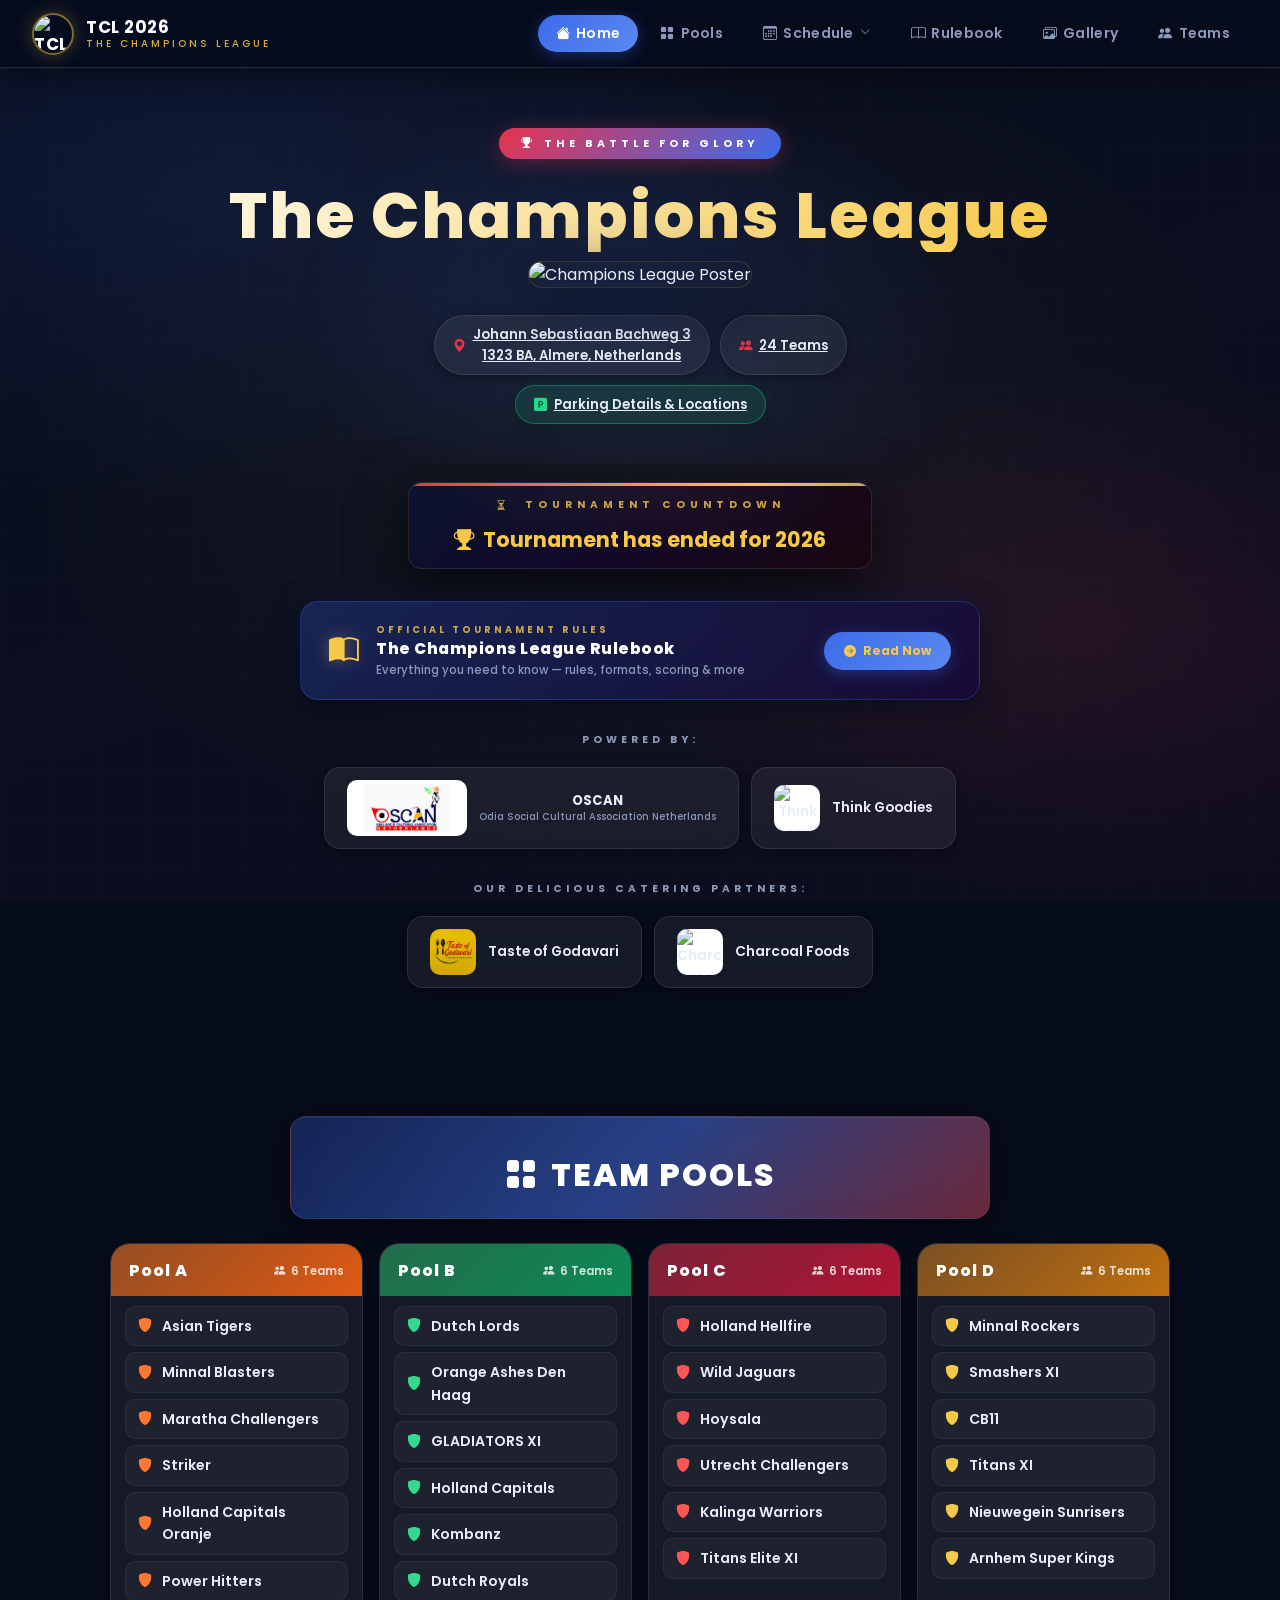
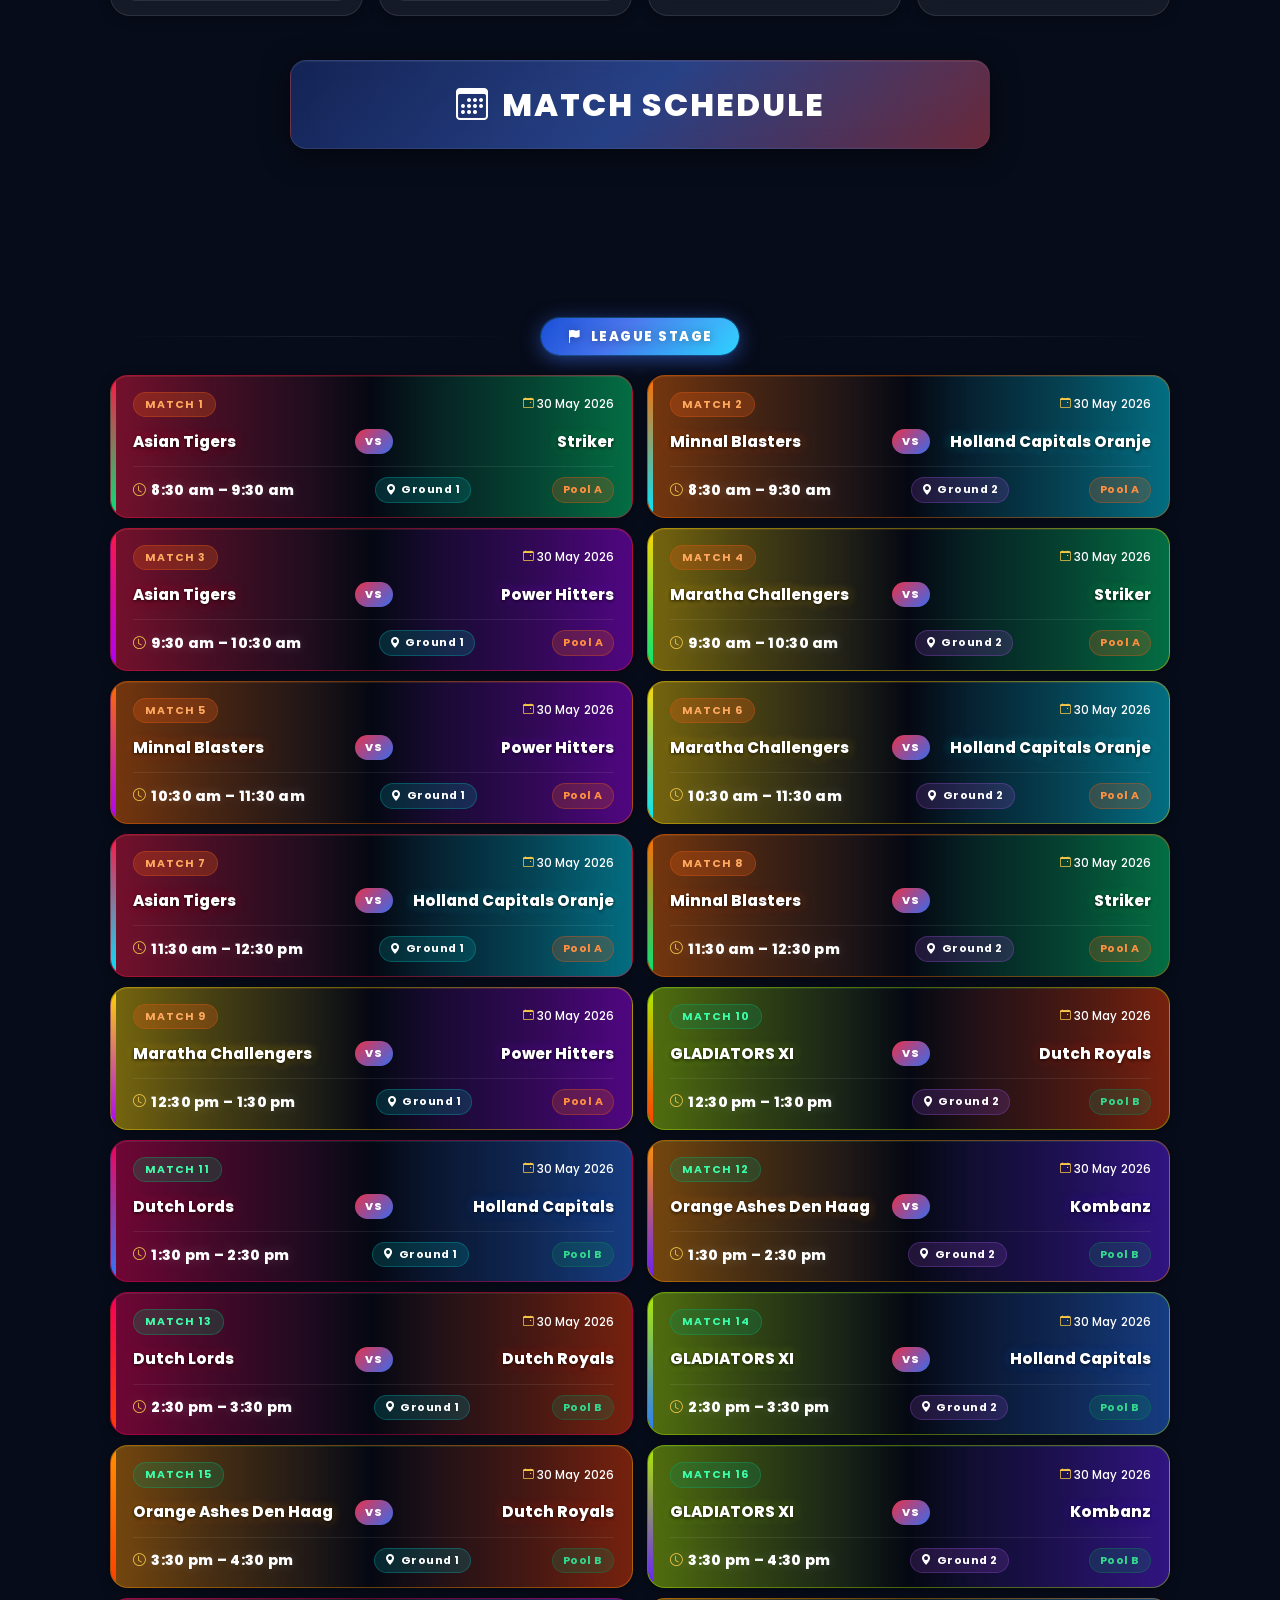
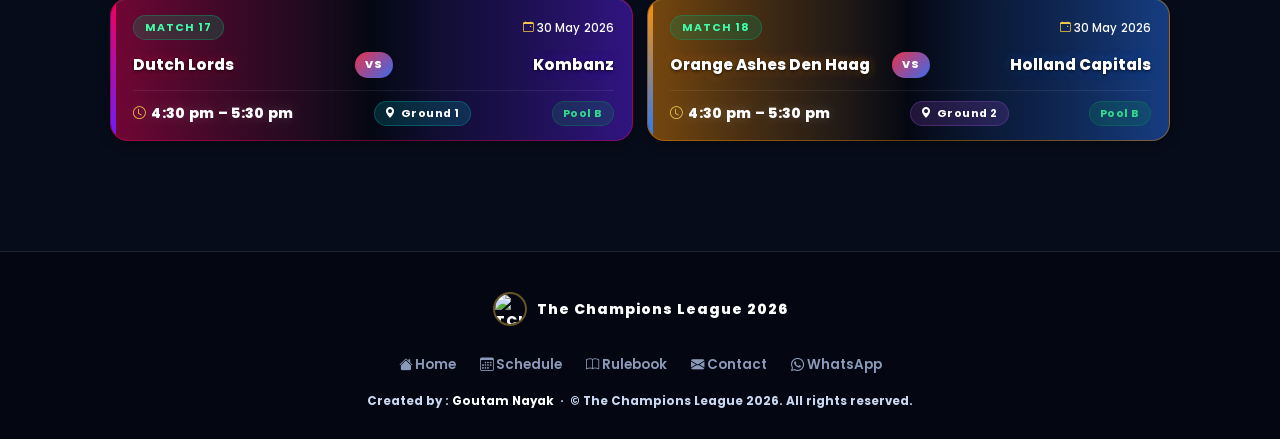
==== index.html @ 047c0eb9 "added charcoal as sponsor" ====
<!DOCTYPE html>
<html lang="en">
<head>
  <meta charset="UTF-8">
  <meta name="viewport" content="width=device-width, initial-scale=1.0">
  <title>The Champions League 2026</title>
  <link rel="preconnect" href="https://fonts.googleapis.com">
  <link rel="preconnect" href="https://fonts.gstatic.com" crossorigin>
  <link href="https://fonts.googleapis.com/css2?family=Poppins:wght@400;500;600;700;800&display=swap" rel="stylesheet">
  <link rel="stylesheet" href="https://cdn.jsdelivr.net/npm/bootstrap-icons@1.11.3/font/bootstrap-icons.min.css">
  <link rel="stylesheet" href="css/style.css">
</head>
<body>

  <nav class="navbar">
    <a class="navbar-brand" href="#">
      <img src="images/TCL.jpeg" alt="TCL Logo">
      <div class="brand-text">
        TCL 2026
        <span>The Champions League</span>
      </div>
    </a>
    <ul class="nav-links">
      <li><a href="index.html" class="active"><i class="bi bi-house-fill"></i> Home</a></li>
      <li><a href="index.html#pools"><i class="bi bi-grid-fill"></i> Pools</a></li>
      <li class="nav-schedule-item">
        <a href="index.html#schedule" class="nav-schedule-link"><i class="bi bi-calendar3"></i> Schedule <i class="bi bi-chevron-down nav-chevron"></i></a>
        <div class="schedule-dropdown">
          <div class="schedule-dropdown-inner">
            <div class="schedule-dropdown-title"><i class="bi bi-calendar3"></i> Match Days</div>
            <ul class="schedule-dropdown-list">
              <li><a href="#schedule" class="schedule-date-navlink" data-date="may30"><i class="bi bi-calendar-event"></i> 30 May 2026</a></li>
              <li><a href="#schedule" class="schedule-date-navlink" data-date="may31"><i class="bi bi-calendar-event"></i> 31 May 2026</a></li>
              <li><a href="#schedule" class="schedule-date-navlink" data-date="jun6"><i class="bi bi-calendar-event"></i> 6 June 2026</a></li>
            </ul>
          </div>
        </div>
      </li>
      <li><a href="rulebook.html"><i class="bi bi-book"></i> Rulebook</a></li>
      <li><a href="gallery.html"><i class="bi bi-images"></i> Gallery</a></li>
      <li><a href="teams.html"><i class="bi bi-people-fill"></i> Teams</a></li>
    </ul>
    <button class="hamburger" id="hamburgerBtn" aria-label="Open menu" aria-expanded="false">
      <span></span><span></span><span></span>
    </button>
  </nav>

  <div class="mobile-menu" id="mobileMenu">
    <a href="index.html"><i class="bi bi-house-fill"></i> Home</a>
    <a href="index.html#pools"><i class="bi bi-grid-fill"></i> Pools</a>
    <a href="index.html#schedule"><i class="bi bi-calendar3"></i> Schedule</a>
    <a href="rulebook.html"><i class="bi bi-book"></i> Rulebook</a>
    <a href="gallery.html"><i class="bi bi-images"></i> Gallery</a>
    <a href="teams.html"><i class="bi bi-people-fill"></i> Teams</a>
  </div>

  <div class="hero">
    <div class="hero-eyebrow"><i class="bi bi-trophy-fill"></i> The Battle for Glory </div>
    <div class="hero-title">The Champions League</div>
    <img src="images/TCL.jpeg" alt="Champions League Poster" class="hero-poster reveal">
    <div class="hero-badges">
      <a href="https://www.google.com/maps/search/?api=1&query=Johann+Sebastiaan+Bachweg+3,+1323+BA,+Almere,+Netherlands" target="_blank" rel="noopener noreferrer" class="hero-badge"><i class="bi bi-geo-alt-fill"></i> Johann Sebastiaan Bachweg 3<br>1323 BA, Almere, Netherlands</a>
      <a href="teams.html" class="hero-badge hero-badge-teams"><i class="bi bi-people-fill"></i> 24 Teams</a>
    </div>
    <div class="hero-badges hero-badges-parking">
      <a href="rulebook.html#parking" target="_blank" class="hero-badge hero-badge-parking">
        <i class="bi bi-p-square-fill"></i> Parking Details &amp; Locations
      </a>
    </div>
  </div>

  <div class="main-container">

    <div class="countdown-wrap reveal">
      <div class="countdown-box">
        <span class="countdown-lbl"><i class="bi bi-hourglass-split"></i>&nbsp; Tournament Countdown</span>
        <div class="countdown-digits">
          <div class="cd-unit"><span class="cd-num" id="cd-days">00</span><span class="cd-text">Days</span></div>
          <span class="cd-sep">:</span>
          <div class="cd-unit"><span class="cd-num" id="cd-hours">00</span><span class="cd-text">Hours</span></div>
          <span class="cd-sep">:</span>
          <div class="cd-unit"><span class="cd-num" id="cd-mins">00</span><span class="cd-text">Mins</span></div>
          <span class="cd-sep">:</span>
          <div class="cd-unit"><span class="cd-num" id="cd-secs">00</span><span class="cd-text">Secs</span></div>
        </div>
        <div class="countdown-started" style="display:none"><i class="bi bi-trophy-fill"></i>&nbsp; Tournament Has Begun!</div>
        <div class="countdown-target" id="cd-target"><i class="bi bi-clock"></i>&nbsp; Kick-off: 30 May 2026, 8:30 AM &nbsp;</div>
      </div>
    </div>

    <div class="rulebook-banner reveal">
      <div class="rulebook-banner-icon"><i class="bi bi-book-half"></i></div>
      <div class="rulebook-banner-content">
        <div class="rulebook-banner-label">Official Tournament Rules</div>
        <div class="rulebook-banner-title">The Champions League Rulebook</div>
        <div class="rulebook-banner-sub">Everything you need to know — rules, formats, scoring &amp; more</div>
      </div>
      <a href="rulebook.html" target="_blank" class="rulebook-banner-btn">
        <i class="bi bi-arrow-right-circle-fill"></i> Read Now
      </a>
    </div>

    <div class="sponsors-section reveal">
      <div class="sponsors-lbl">Powered by:</div>
      <div class="sponsors-grid">
        <a href="https://www.oscan.org/" target="_blank" rel="noopener noreferrer" class="sponsor-card sponsor-card-oscan">
          <img src="images/oscan.jpeg" alt="oscan NL">
          <span class="sponsor-name-wrap">
            <span class="sponsor-name-main">OSCAN</span>
            <span class="sponsor-name-sub">Odia Social Cultural Association Netherlands</span>
          </span>
        </a>
        <a href="https://www.think-goodies.com" target="_blank" rel="noopener noreferrer" class="sponsor-card">
          <img src="images/parallel_logo.svg" alt="Think Goodies">
          <span>Think Goodies</span>
        </a>
        <!-- <a href="https://maps.app.goo.gl/N2iS6ZbHbGvohFxC9" target="_blank" rel="noopener noreferrer" class="sponsor-card">
          <img src="images/bits_bytes.jpeg" alt="Bits N Bytes">
          <span>Bits &amp; Bytes</span>
        </a> -->
        </a>
      </div>
    </div>

    <div class="sponsors-section reveal">
      <div class="sponsors-lbl">Our Delicious Catering Partners:</div>
      <div class="sponsors-grid">
        <a href="https://chat.whatsapp.com/IC3eAdm6Y2BIVJqKjn7jkZ" target="_blank" rel="noopener noreferrer" class="sponsor-card">
          <img src="images/taste_of_godavari_logo_4k.png" alt="Taste of Godavari">
          <span>Taste of Godavari</span>
        <a href="https://charcoalfoods.nl/" target="_blank" rel="noopener noreferrer" class="sponsor-card">
          <img src="images/charcoal.jpeg" alt="Charcoal Foods">
          <span>Charcoal Foods</span>
        </a>
      </div>
    </div>

    <div id="pools" class="section-heading section-heading-pools reveal" style="margin-top: 8rem; padding-top: 2rem; border-top: 1px solid rgba(154,176,216,0.1);"><i class="bi bi-grid-fill"></i> Team Pools</div>

    <div class="pools-grid reveal">

      <div class="pool-card pool-a">
        <div class="pool-header">
          <span class="pool-badge">Pool A</span>
          <span class="pool-team-count"><i class="bi bi-people-fill"></i> 6 Teams</span>
        </div>
        <ul class="pool-team-list">
          <li><i class="bi bi-shield-fill"></i> Asian Tigers</li>
          <li><i class="bi bi-shield-fill"></i> Minnal Blasters</li>
          <li><i class="bi bi-shield-fill"></i> Maratha Challengers</li>
          <li><i class="bi bi-shield-fill"></i> Striker</li>
          <li><i class="bi bi-shield-fill"></i> Holland Capitals Oranje</li>
          <li><i class="bi bi-shield-fill"></i> Power Hitters</li>
        </ul>
      </div>

      <div class="pool-card pool-b">
        <div class="pool-header">
          <span class="pool-badge">Pool B</span>
          <span class="pool-team-count"><i class="bi bi-people-fill"></i> 6 Teams</span>
        </div>
        <ul class="pool-team-list">
          <li><i class="bi bi-shield-fill"></i> Dutch Lords</li>
          <li><i class="bi bi-shield-fill"></i> Orange Ashes Den Haag</li>
          <li><i class="bi bi-shield-fill"></i> GLADIATORS XI</li>
          <li><i class="bi bi-shield-fill"></i> Holland Capitals</li>
          <li><i class="bi bi-shield-fill"></i> Kombanz</li>
          <li><i class="bi bi-shield-fill"></i> Dutch Royals</li>
        </ul>
      </div>

      <div class="pool-card pool-c">
        <div class="pool-header">
          <span class="pool-badge">Pool C</span>
          <span class="pool-team-count"><i class="bi bi-people-fill"></i> 6 Teams</span>
        </div>
        <ul class="pool-team-list">
          <li><i class="bi bi-shield-fill"></i> Holland Hellfire</li>
          <li><i class="bi bi-shield-fill"></i> Wild Jaguars</li>
          <li><i class="bi bi-shield-fill"></i> Hoysala</li>
          <li><i class="bi bi-shield-fill"></i> Utrecht Challengers</li>
          <li><i class="bi bi-shield-fill"></i> Kalinga Warriors</li>
          <li><i class="bi bi-shield-fill"></i> Titans Elite XI</li>
        </ul>
      </div>

      <div class="pool-card pool-d">
        <div class="pool-header">
          <span class="pool-badge">Pool D</span>
          <span class="pool-team-count"><i class="bi bi-people-fill"></i> 6 Teams</span>
        </div>
        <ul class="pool-team-list">
          <li><i class="bi bi-shield-fill"></i> Minnal Rockers</li>
          <li><i class="bi bi-shield-fill"></i> Smashers XI</li>
          <li><i class="bi bi-shield-fill"></i> CB11</li>
          <li><i class="bi bi-shield-fill"></i> Titans XI</li>
          <li><i class="bi bi-shield-fill"></i> Nieuwegein Sunrisers</li>
          <li><i class="bi bi-shield-fill"></i> Arnhem Super Kings</li>
        </ul>
      </div>

    </div>

    <!-- ══ Schedule Section ══ -->
    <div id="schedule" class="section-heading reveal"><i class="bi bi-calendar3"></i> Match Schedule</div>

    <!-- Team filter dropdown -->
    <div class="team-filter-wrap reveal">
      <div class="team-filter-select-row">
        <i class="bi bi-funnel-fill team-filter-icon"></i>
        <select id="teamFilterSelect" class="team-filter-select">
          <option value="">Choose a team (to view specific matches)</option>
          <optgroup label="Pool A">
            <option value="Asian Tigers">Asian Tigers</option>
            <option value="Minnal Blasters">Minnal Blasters</option>
            <option value="Maratha Challengers">Maratha Challengers</option>
            <option value="Striker">Striker</option>
            <option value="Holland Capitals Oranje">Holland Capitals Oranje</option>
            <option value="Power Hitters">Power Hitters</option>
          </optgroup>
          <optgroup label="Pool B">
            <option value="Dutch Lords">Dutch Lords</option>
            <option value="Orange Ashes Den Haag">Orange Ashes Den Haag</option>
            <option value="GLADIATORS XI">GLADIATORS XI</option>
            <option value="Holland Capitals">Holland Capitals</option>
            <option value="Kombanz">Kombanz</option>
            <option value="Dutch Royals">Dutch Royals</option>
          </optgroup>
          <optgroup label="Pool C">
            <option value="Holland Hellfire">Holland Hellfire</option>
            <option value="Wild Jaguars">Wild Jaguars</option>
            <option value="Hoysala">Hoysala</option>
            <option value="Utrecht Challengers">Utrecht Challengers</option>
            <option value="Kalinga Warriors">Kalinga Warriors</option>
            <option value="Titans Elite XI">Titans Elite XI</option>
          </optgroup>
          <optgroup label="Pool D">
            <option value="Minnal Rockers">Minnal Rockers</option>
            <option value="Smashers XI">Smashers XI</option>
            <option value="CB11">CB11</option>
            <option value="Titans XI">Titans XI</option>
            <option value="Nieuwegein Sunrisers">Nieuwegein Sunrisers</option>
            <option value="Arnhem Super Kings">Arnhem Super Kings</option>
          </optgroup>
        </select>
      </div>
    </div>

    <!-- Active team filter banner -->
    <div id="team-filter-banner" class="team-filter-banner" style="display:none">
      <i class="bi bi-funnel-fill"></i>
      Showing matches for <strong id="team-filter-name"></strong>
      <button id="teamFilterClear" class="team-filter-clear-btn"><i class="bi bi-x-circle-fill"></i> Clear Filter</button>
    </div>

    <!-- Date tab buttons bar -->
    <div class="schedule-tabs-bar reveal" id="schedule-tabs-bar">
      <button class="schedule-tab-btn active" data-date="may30"><i class="bi bi-calendar-event"></i> 30 May 2026</button>
      <button class="schedule-tab-btn" data-date="may31"><i class="bi bi-calendar-event"></i> 31 May 2026</button>
      <button class="schedule-tab-btn" data-date="jun6"><i class="bi bi-calendar-event"></i> 6 June 2026</button>
    </div>

    <!-- ══ Panel: 30 May 2026 ══ -->
    <div class="schedule-tab-panel active" id="panel-may30">

      <div class="date-divider">
        <span class="date-pill"><i class="bi bi-flag-fill"></i>&nbsp; League Stage</span>
      </div>

      <!-- 08:30 – 09:30 -->
      <div class="matches-grid-2col">
        <div class="match-card pool-a" data-teams="Asian Tigers|Striker">
          <div class="match-header">
            <span class="match-badge">Match 1</span>
            <span class="match-ground"><i class="bi bi-geo-alt"></i> Ground 1</span>
            <span class="match-date"><i class="bi bi-calendar-event"></i> 30 May 2026</span>
          </div>
          <div class="match-vs-row">
            <span class="match-team">Asian Tigers</span>
            <span class="match-vs-badge">VS</span>
            <span class="match-team right">Striker</span>
          </div>
          <div class="match-footer">
            <span class="match-time"><i class="bi bi-clock"></i> 8:30 am &ndash; 9:30 am</span>
            <span class="tag-ground tag-ground-1"><i class="bi bi-geo-alt-fill"></i> Ground 1</span>
            <span class="match-pool-tag tag-a">Pool A</span>
          </div>
        </div>
        <div class="match-card pool-a" data-teams="Minnal Blasters|Holland Capitals Oranje">
          <div class="match-header">
            <span class="match-badge">Match 2</span>
            <span class="match-ground"><i class="bi bi-geo-alt"></i> Ground 2</span>
            <span class="match-date"><i class="bi bi-calendar-event"></i> 30 May 2026</span>
          </div>
          <div class="match-vs-row">
            <span class="match-team">Minnal Blasters</span>
            <span class="match-vs-badge">VS</span>
            <span class="match-team right">Holland Capitals Oranje</span>
          </div>
          <div class="match-footer">
            <span class="match-time"><i class="bi bi-clock"></i> 8:30 am &ndash; 9:30 am</span>
            <span class="tag-ground tag-ground-2"><i class="bi bi-geo-alt-fill"></i> Ground 2</span>
            <span class="match-pool-tag tag-a">Pool A</span>
          </div>
        </div>
      </div>

      <!-- 09:30 – 10:30 -->
      <div class="matches-grid-2col">
        <div class="match-card pool-a" data-teams="Asian Tigers|Power Hitters">
          <div class="match-header">
            <span class="match-badge">Match 3</span>
            <span class="match-ground"><i class="bi bi-geo-alt"></i> Ground 1</span>
            <span class="match-date"><i class="bi bi-calendar-event"></i> 30 May 2026</span>
          </div>
          <div class="match-vs-row">
            <span class="match-team">Asian Tigers</span>
            <span class="match-vs-badge">VS</span>
            <span class="match-team right">Power Hitters</span>
          </div>
          <div class="match-footer">
            <span class="match-time"><i class="bi bi-clock"></i> 9:30 am &ndash; 10:30 am</span>
            <span class="tag-ground tag-ground-1"><i class="bi bi-geo-alt-fill"></i> Ground 1</span>
            <span class="match-pool-tag tag-a">Pool A</span>
          </div>
        </div>
        <div class="match-card pool-a" data-teams="Maratha Challengers|Striker">
          <div class="match-header">
            <span class="match-badge">Match 4</span>
            <span class="match-ground"><i class="bi bi-geo-alt"></i> Ground 2</span>
            <span class="match-date"><i class="bi bi-calendar-event"></i> 30 May 2026</span>
          </div>
          <div class="match-vs-row">
            <span class="match-team">Maratha Challengers</span>
            <span class="match-vs-badge">VS</span>
            <span class="match-team right">Striker</span>
          </div>
          <div class="match-footer">
            <span class="match-time"><i class="bi bi-clock"></i> 9:30 am &ndash; 10:30 am</span>
            <span class="tag-ground tag-ground-2"><i class="bi bi-geo-alt-fill"></i> Ground 2</span>
            <span class="match-pool-tag tag-a">Pool A</span>
          </div>
        </div>
      </div>

      <!-- 10:30 – 11:30 -->
      <div class="matches-grid-2col">
        <div class="match-card pool-a" data-teams="Minnal Blasters|Power Hitters">
          <div class="match-header">
            <span class="match-badge">Match 5</span>
            <span class="match-ground"><i class="bi bi-geo-alt"></i> Ground 1</span>
            <span class="match-date"><i class="bi bi-calendar-event"></i> 30 May 2026</span>
          </div>
          <div class="match-vs-row">
            <span class="match-team">Minnal Blasters</span>
            <span class="match-vs-badge">VS</span>
            <span class="match-team right">Power Hitters</span>
          </div>
          <div class="match-footer">
            <span class="match-time"><i class="bi bi-clock"></i> 10:30 am &ndash; 11:30 am</span>
            <span class="tag-ground tag-ground-1"><i class="bi bi-geo-alt-fill"></i> Ground 1</span>
            <span class="match-pool-tag tag-a">Pool A</span>
          </div>
        </div>
        <div class="match-card pool-a" data-teams="Maratha Challengers|Holland Capitals Oranje">
          <div class="match-header">
            <span class="match-badge">Match 6</span>
            <span class="match-ground"><i class="bi bi-geo-alt"></i> Ground 2</span>
            <span class="match-date"><i class="bi bi-calendar-event"></i> 30 May 2026</span>
          </div>
          <div class="match-vs-row">
            <span class="match-team">Maratha Challengers</span>
            <span class="match-vs-badge">VS</span>
            <span class="match-team right">Holland Capitals Oranje</span>
          </div>
          <div class="match-footer">
            <span class="match-time"><i class="bi bi-clock"></i> 10:30 am &ndash; 11:30 am</span>
            <span class="tag-ground tag-ground-2"><i class="bi bi-geo-alt-fill"></i> Ground 2</span>
            <span class="match-pool-tag tag-a">Pool A</span>
          </div>
        </div>
      </div>

      <!-- 11:30 – 12:30 -->
      <div class="matches-grid-2col">
        <div class="match-card pool-a" data-teams="Asian Tigers|Holland Capitals Oranje">
          <div class="match-header">
            <span class="match-badge">Match 7</span>
            <span class="match-ground"><i class="bi bi-geo-alt"></i> Ground 1</span>
            <span class="match-date"><i class="bi bi-calendar-event"></i> 30 May 2026</span>
          </div>
          <div class="match-vs-row">
            <span class="match-team">Asian Tigers</span>
            <span class="match-vs-badge">VS</span>
            <span class="match-team right">Holland Capitals Oranje</span>
          </div>
          <div class="match-footer">
            <span class="match-time"><i class="bi bi-clock"></i> 11:30 am &ndash; 12:30 pm</span>
            <span class="tag-ground tag-ground-1"><i class="bi bi-geo-alt-fill"></i> Ground 1</span>
            <span class="match-pool-tag tag-a">Pool A</span>
          </div>
        </div>
        <div class="match-card pool-a" data-teams="Minnal Blasters|Striker">
          <div class="match-header">
            <span class="match-badge">Match 8</span>
            <span class="match-ground"><i class="bi bi-geo-alt"></i> Ground 2</span>
            <span class="match-date"><i class="bi bi-calendar-event"></i> 30 May 2026</span>
          </div>
          <div class="match-vs-row">
            <span class="match-team">Minnal Blasters</span>
            <span class="match-vs-badge">VS</span>
            <span class="match-team right">Striker</span>
          </div>
          <div class="match-footer">
            <span class="match-time"><i class="bi bi-clock"></i> 11:30 am &ndash; 12:30 pm</span>
            <span class="tag-ground tag-ground-2"><i class="bi bi-geo-alt-fill"></i> Ground 2</span>
            <span class="match-pool-tag tag-a">Pool A</span>
          </div>
        </div>
      </div>

      <!-- 12:30 – 13:30 -->
      <div class="matches-grid-2col">
        <div class="match-card pool-a" data-teams="Maratha Challengers|Power Hitters">
          <div class="match-header">
            <span class="match-badge">Match 9</span>
            <span class="match-ground"><i class="bi bi-geo-alt"></i> Ground 1</span>
            <span class="match-date"><i class="bi bi-calendar-event"></i> 30 May 2026</span>
          </div>
          <div class="match-vs-row">
            <span class="match-team">Maratha Challengers</span>
            <span class="match-vs-badge">VS</span>
            <span class="match-team right">Power Hitters</span>
          </div>
          <div class="match-footer">
            <span class="match-time"><i class="bi bi-clock"></i> 12:30 pm &ndash; 1:30 pm</span>
            <span class="tag-ground tag-ground-1"><i class="bi bi-geo-alt-fill"></i> Ground 1</span>
            <span class="match-pool-tag tag-a">Pool A</span>
          </div>
        </div>
        <div class="match-card pool-b" data-teams="GLADIATORS XI|Dutch Royals">
          <div class="match-header">
            <span class="match-badge">Match 10</span>
            <span class="match-ground"><i class="bi bi-geo-alt"></i> Ground 2</span>
            <span class="match-date"><i class="bi bi-calendar-event"></i> 30 May 2026</span>
          </div>
          <div class="match-vs-row">
            <span class="match-team">GLADIATORS XI</span>
            <span class="match-vs-badge">VS</span>
            <span class="match-team right">Dutch Royals</span>
          </div>
          <div class="match-footer">
            <span class="match-time"><i class="bi bi-clock"></i> 12:30 pm &ndash; 1:30 pm</span>
            <span class="tag-ground tag-ground-2"><i class="bi bi-geo-alt-fill"></i> Ground 2</span>
            <span class="match-pool-tag tag-b">Pool B</span>
          </div>
        </div>
      </div>

      <!-- 13:30 – 14:30 -->
      <div class="matches-grid-2col">
        <div class="match-card pool-b" data-teams="Dutch Lords|Holland Capitals">
          <div class="match-header">
            <span class="match-badge">Match 11</span>
            <span class="match-ground"><i class="bi bi-geo-alt"></i> Ground 1</span>
            <span class="match-date"><i class="bi bi-calendar-event"></i> 30 May 2026</span>
          </div>
          <div class="match-vs-row">
            <span class="match-team">Dutch Lords</span>
            <span class="match-vs-badge">VS</span>
            <span class="match-team right">Holland Capitals</span>
          </div>
          <div class="match-footer">
            <span class="match-time"><i class="bi bi-clock"></i> 1:30 pm &ndash; 2:30 pm</span>
            <span class="tag-ground tag-ground-1"><i class="bi bi-geo-alt-fill"></i> Ground 1</span>
            <span class="match-pool-tag tag-b">Pool B</span>
          </div>
        </div>
        <div class="match-card pool-b" data-teams="Orange Ashes Den Haag|Kombanz">
          <div class="match-header">
            <span class="match-badge">Match 12</span>
            <span class="match-ground"><i class="bi bi-geo-alt"></i> Ground 2</span>
            <span class="match-date"><i class="bi bi-calendar-event"></i> 30 May 2026</span>
          </div>
          <div class="match-vs-row">
            <span class="match-team">Orange Ashes Den Haag</span>
            <span class="match-vs-badge">VS</span>
            <span class="match-team right">Kombanz</span>
          </div>
          <div class="match-footer">
            <span class="match-time"><i class="bi bi-clock"></i> 1:30 pm &ndash; 2:30 pm</span>
            <span class="tag-ground tag-ground-2"><i class="bi bi-geo-alt-fill"></i> Ground 2</span>
            <span class="match-pool-tag tag-b">Pool B</span>
          </div>
        </div>
      </div>

      <!-- 14:30 – 15:30 -->
      <div class="matches-grid-2col">
        <div class="match-card pool-b" data-teams="Dutch Lords|Dutch Royals">
          <div class="match-header">
            <span class="match-badge">Match 13</span>
            <span class="match-ground"><i class="bi bi-geo-alt"></i> Ground 1</span>
            <span class="match-date"><i class="bi bi-calendar-event"></i> 30 May 2026</span>
          </div>
          <div class="match-vs-row">
            <span class="match-team">Dutch Lords</span>
            <span class="match-vs-badge">VS</span>
            <span class="match-team right">Dutch Royals</span>
          </div>
          <div class="match-footer">
            <span class="match-time"><i class="bi bi-clock"></i> 2:30 pm &ndash; 3:30 pm</span>
            <span class="tag-ground tag-ground-1"><i class="bi bi-geo-alt-fill"></i> Ground 1</span>
            <span class="match-pool-tag tag-b">Pool B</span>
          </div>
        </div>
        <div class="match-card pool-b" data-teams="GLADIATORS XI|Holland Capitals">
          <div class="match-header">
            <span class="match-badge">Match 14</span>
            <span class="match-ground"><i class="bi bi-geo-alt"></i> Ground 2</span>
            <span class="match-date"><i class="bi bi-calendar-event"></i> 30 May 2026</span>
          </div>
          <div class="match-vs-row">
            <span class="match-team">GLADIATORS XI</span>
            <span class="match-vs-badge">VS</span>
            <span class="match-team right">Holland Capitals</span>
          </div>
          <div class="match-footer">
            <span class="match-time"><i class="bi bi-clock"></i> 2:30 pm &ndash; 3:30 pm</span>
            <span class="tag-ground tag-ground-2"><i class="bi bi-geo-alt-fill"></i> Ground 2</span>
            <span class="match-pool-tag tag-b">Pool B</span>
          </div>
        </div>
      </div>

      <!-- 15:30 – 16:30 -->
      <div class="matches-grid-2col">
        <div class="match-card pool-b" data-teams="Orange Ashes Den Haag|Dutch Royals">
          <div class="match-header">
            <span class="match-badge">Match 15</span>
            <span class="match-ground"><i class="bi bi-geo-alt"></i> Ground 1</span>
            <span class="match-date"><i class="bi bi-calendar-event"></i> 30 May 2026</span>
          </div>
          <div class="match-vs-row">
            <span class="match-team">Orange Ashes Den Haag</span>
            <span class="match-vs-badge">VS</span>
            <span class="match-team right">Dutch Royals</span>
          </div>
          <div class="match-footer">
            <span class="match-time"><i class="bi bi-clock"></i> 3:30 pm &ndash; 4:30 pm</span>
            <span class="tag-ground tag-ground-1"><i class="bi bi-geo-alt-fill"></i> Ground 1</span>
            <span class="match-pool-tag tag-b">Pool B</span>
          </div>
        </div>
        <div class="match-card pool-b" data-teams="GLADIATORS XI|Kombanz">
          <div class="match-header">
            <span class="match-badge">Match 16</span>
            <span class="match-ground"><i class="bi bi-geo-alt"></i> Ground 2</span>
            <span class="match-date"><i class="bi bi-calendar-event"></i> 30 May 2026</span>
          </div>
          <div class="match-vs-row">
            <span class="match-team">GLADIATORS XI</span>
            <span class="match-vs-badge">VS</span>
            <span class="match-team right">Kombanz</span>
          </div>
          <div class="match-footer">
            <span class="match-time"><i class="bi bi-clock"></i> 3:30 pm &ndash; 4:30 pm</span>
            <span class="tag-ground tag-ground-2"><i class="bi bi-geo-alt-fill"></i> Ground 2</span>
            <span class="match-pool-tag tag-b">Pool B</span>
          </div>
        </div>
      </div>

      <!-- 16:30 – 17:30 -->
      <div class="matches-grid-2col">
        <div class="match-card pool-b" data-teams="Dutch Lords|Kombanz">
          <div class="match-header">
            <span class="match-badge">Match 17</span>
            <span class="match-ground"><i class="bi bi-geo-alt"></i> Ground 1</span>
            <span class="match-date"><i class="bi bi-calendar-event"></i> 30 May 2026</span>
          </div>
          <div class="match-vs-row">
            <span class="match-team">Dutch Lords</span>
            <span class="match-vs-badge">VS</span>
            <span class="match-team right">Kombanz</span>
          </div>
          <div class="match-footer">
            <span class="match-time"><i class="bi bi-clock"></i> 4:30 pm &ndash; 5:30 pm</span>
            <span class="tag-ground tag-ground-1"><i class="bi bi-geo-alt-fill"></i> Ground 1</span>
            <span class="match-pool-tag tag-b">Pool B</span>
          </div>
        </div>
        <div class="match-card pool-b" data-teams="Orange Ashes Den Haag|Holland Capitals">
          <div class="match-header">
            <span class="match-badge">Match 18</span>
            <span class="match-ground"><i class="bi bi-geo-alt"></i> Ground 2</span>
            <span class="match-date"><i class="bi bi-calendar-event"></i> 30 May 2026</span>
          </div>
          <div class="match-vs-row">
            <span class="match-team">Orange Ashes Den Haag</span>
            <span class="match-vs-badge">VS</span>
            <span class="match-team right">Holland Capitals</span>
          </div>
          <div class="match-footer">
            <span class="match-time"><i class="bi bi-clock"></i> 4:30 pm &ndash; 5:30 pm</span>
            <span class="tag-ground tag-ground-2"><i class="bi bi-geo-alt-fill"></i> Ground 2</span>
            <span class="match-pool-tag tag-b">Pool B</span>
          </div>
        </div>
      </div>

    </div><!-- /panel-may30 -->

    <!-- ══ Panel: 31 May 2026 ══ -->
    <div class="schedule-tab-panel" id="panel-may31">
      <div class="date-divider">
        <span class="date-pill"><i class="bi bi-flag-fill"></i>&nbsp; League Stage</span>
      </div>

      <!-- 08:30 – 09:30 -->
      <div class="matches-grid-2col">
        <div class="match-card pool-c" data-teams="Holland Hellfire|Utrecht Challengers">
          <div class="match-header">
            <span class="match-badge">Match 19</span>
            <span class="match-ground"><i class="bi bi-geo-alt"></i> Ground 2</span>
            <span class="match-date"><i class="bi bi-calendar-event"></i> 31 May 2026</span>
          </div>
          <div class="match-vs-row">
            <span class="match-team">Holland Hellfire</span>
            <span class="match-vs-badge">VS</span>
            <span class="match-team right">Utrecht Challengers</span>
          </div>
          <div class="match-footer">
            <span class="match-time"><i class="bi bi-clock"></i> 8:30 am &ndash; 9:30 am</span>
            <span class="tag-ground tag-ground-2"><i class="bi bi-geo-alt-fill"></i> Ground 2</span>
            <span class="match-pool-tag tag-c">Pool C</span>
          </div>
        </div>
        <div class="match-card pool-c" data-teams="Wild Jaguars|Kalinga Warriors">
          <div class="match-header">
            <span class="match-badge">Match 20</span>
            <span class="match-ground"><i class="bi bi-geo-alt"></i> Ground 1</span>
            <span class="match-date"><i class="bi bi-calendar-event"></i> 31 May 2026</span>
          </div>
          <div class="match-vs-row">
            <span class="match-team">Wild Jaguars</span>
            <span class="match-vs-badge">VS</span>
            <span class="match-team right">Kalinga Warriors</span>
          </div>
          <div class="match-footer">
            <span class="match-time"><i class="bi bi-clock"></i> 8:30 am &ndash; 9:30 am</span>
            <span class="tag-ground tag-ground-1"><i class="bi bi-geo-alt-fill"></i> Ground 1</span>
            <span class="match-pool-tag tag-c">Pool C</span>
          </div>
        </div>
      </div>

      <!-- 09:30 – 10:30 -->
      <div class="matches-grid-2col">
        <div class="match-card pool-c" data-teams="Holland Hellfire|Titans Elite XI">
          <div class="match-header">
            <span class="match-badge">Match 21</span>
            <span class="match-ground"><i class="bi bi-geo-alt"></i> Ground 1</span>
            <span class="match-date"><i class="bi bi-calendar-event"></i> 31 May 2026</span>
          </div>
          <div class="match-vs-row">
            <span class="match-team">Holland Hellfire</span>
            <span class="match-vs-badge">VS</span>
            <span class="match-team right">Titans Elite XI</span>
          </div>
          <div class="match-footer">
            <span class="match-time"><i class="bi bi-clock"></i> 9:30 am &ndash; 10:30 am</span>
            <span class="tag-ground tag-ground-1"><i class="bi bi-geo-alt-fill"></i> Ground 1</span>
            <span class="match-pool-tag tag-c">Pool C</span>
          </div>
        </div>
        <div class="match-card pool-c" data-teams="Hoysala|Utrecht Challengers">
          <div class="match-header">
            <span class="match-badge">Match 22</span>
            <span class="match-ground"><i class="bi bi-geo-alt"></i> Ground 2</span>
            <span class="match-date"><i class="bi bi-calendar-event"></i> 31 May 2026</span>
          </div>
          <div class="match-vs-row">
            <span class="match-team">Hoysala</span>
            <span class="match-vs-badge">VS</span>
            <span class="match-team right">Utrecht Challengers</span>
          </div>
          <div class="match-footer">
            <span class="match-time"><i class="bi bi-clock"></i> 9:30 am &ndash; 10:30 am</span>
            <span class="tag-ground tag-ground-2"><i class="bi bi-geo-alt-fill"></i> Ground 2</span>
            <span class="match-pool-tag tag-c">Pool C</span>
          </div>
        </div>
      </div>

      <!-- 10:30 – 11:30 -->
      <div class="matches-grid-2col">
        <div class="match-card pool-c" data-teams="Wild Jaguars|Titans Elite XI">
          <div class="match-header">
            <span class="match-badge">Match 23</span>
            <span class="match-ground"><i class="bi bi-geo-alt"></i> Ground 1</span>
            <span class="match-date"><i class="bi bi-calendar-event"></i> 31 May 2026</span>
          </div>
          <div class="match-vs-row">
            <span class="match-team">Wild Jaguars</span>
            <span class="match-vs-badge">VS</span>
            <span class="match-team right">Titans Elite XI</span>
          </div>
          <div class="match-footer">
            <span class="match-time"><i class="bi bi-clock"></i> 10:30 am &ndash; 11:30 am</span>
            <span class="tag-ground tag-ground-1"><i class="bi bi-geo-alt-fill"></i> Ground 1</span>
            <span class="match-pool-tag tag-c">Pool C</span>
          </div>
        </div>
        <div class="match-card pool-c" data-teams="Hoysala|Kalinga Warriors">
          <div class="match-header">
            <span class="match-badge">Match 24</span>
            <span class="match-ground"><i class="bi bi-geo-alt"></i> Ground 2</span>
            <span class="match-date"><i class="bi bi-calendar-event"></i> 31 May 2026</span>
          </div>
          <div class="match-vs-row">
            <span class="match-team">Hoysala</span>
            <span class="match-vs-badge">VS</span>
            <span class="match-team right">Kalinga Warriors</span>
          </div>
          <div class="match-footer">
            <span class="match-time"><i class="bi bi-clock"></i> 10:30 am &ndash; 11:30 am</span>
            <span class="tag-ground tag-ground-2"><i class="bi bi-geo-alt-fill"></i> Ground 2</span>
            <span class="match-pool-tag tag-c">Pool C</span>
          </div>
        </div>
      </div>

      <!-- 11:30 – 12:30 -->
      <div class="matches-grid-2col">
        <div class="match-card pool-c" data-teams="Holland Hellfire|Kalinga Warriors">
          <div class="match-header">
            <span class="match-badge">Match 25</span>
            <span class="match-ground"><i class="bi bi-geo-alt"></i> Ground 1</span>
            <span class="match-date"><i class="bi bi-calendar-event"></i> 31 May 2026</span>
          </div>
          <div class="match-vs-row">
            <span class="match-team">Holland Hellfire</span>
            <span class="match-vs-badge">VS</span>
            <span class="match-team right">Kalinga Warriors</span>
          </div>
          <div class="match-footer">
            <span class="match-time"><i class="bi bi-clock"></i> 11:30 am &ndash; 12:30 pm</span>
            <span class="tag-ground tag-ground-1"><i class="bi bi-geo-alt-fill"></i> Ground 1</span>
            <span class="match-pool-tag tag-c">Pool C</span>
          </div>
        </div>
        <div class="match-card pool-c" data-teams="Wild Jaguars|Utrecht Challengers">
          <div class="match-header">
            <span class="match-badge">Match 26</span>
            <span class="match-ground"><i class="bi bi-geo-alt"></i> Ground 2</span>
            <span class="match-date"><i class="bi bi-calendar-event"></i> 31 May 2026</span>
          </div>
          <div class="match-vs-row">
            <span class="match-team">Wild Jaguars</span>
            <span class="match-vs-badge">VS</span>
            <span class="match-team right">Utrecht Challengers</span>
          </div>
          <div class="match-footer">
            <span class="match-time"><i class="bi bi-clock"></i> 11:30 am &ndash; 12:30 pm</span>
            <span class="tag-ground tag-ground-2"><i class="bi bi-geo-alt-fill"></i> Ground 2</span>
            <span class="match-pool-tag tag-c">Pool C</span>
          </div>
        </div>
      </div>

      <!-- 12:30 – 13:30 -->
      <div class="matches-grid-2col">
        <div class="match-card pool-c" data-teams="Hoysala|Titans Elite XI">
          <div class="match-header">
            <span class="match-badge">Match 27</span>
            <span class="match-ground"><i class="bi bi-geo-alt"></i> Ground 1</span>
            <span class="match-date"><i class="bi bi-calendar-event"></i> 31 May 2026</span>
          </div>
          <div class="match-vs-row">
            <span class="match-team">Hoysala</span>
            <span class="match-vs-badge">VS</span>
            <span class="match-team right">Titans Elite XI</span>
          </div>
          <div class="match-footer">
            <span class="match-time"><i class="bi bi-clock"></i> 12:30 pm &ndash; 1:30 pm</span>
            <span class="tag-ground tag-ground-1"><i class="bi bi-geo-alt-fill"></i> Ground 1</span>
            <span class="match-pool-tag tag-c">Pool C</span>
          </div>
        </div>
        <div class="match-card pool-d" data-teams="CB11|Arnhem Super Kings">
          <div class="match-header">
            <span class="match-badge">Match 28</span>
            <span class="match-ground"><i class="bi bi-geo-alt"></i> Ground 2</span>
            <span class="match-date"><i class="bi bi-calendar-event"></i> 31 May 2026</span>
          </div>
          <div class="match-vs-row">
            <span class="match-team">CB11</span>
            <span class="match-vs-badge">VS</span>
            <span class="match-team right">Arnhem Super Kings</span>
          </div>
          <div class="match-footer">
            <span class="match-time"><i class="bi bi-clock"></i> 12:30 pm &ndash; 1:30 pm</span>
            <span class="tag-ground tag-ground-2"><i class="bi bi-geo-alt-fill"></i> Ground 2</span>
            <span class="match-pool-tag tag-d">Pool D</span>
          </div>
        </div>
      </div>

      <!-- 13:30 – 14:30 -->
      <div class="matches-grid-2col">
        <div class="match-card pool-d" data-teams="Minnal Rockers|Titans XI">
          <div class="match-header">
            <span class="match-badge">Match 29</span>
            <span class="match-ground"><i class="bi bi-geo-alt"></i> Ground 1</span>
            <span class="match-date"><i class="bi bi-calendar-event"></i> 31 May 2026</span>
          </div>
          <div class="match-vs-row">
            <span class="match-team">Minnal Rockers</span>
            <span class="match-vs-badge">VS</span>
            <span class="match-team right">Titans XI</span>
          </div>
          <div class="match-footer">
            <span class="match-time"><i class="bi bi-clock"></i> 1:30 pm &ndash; 2:30 pm</span>
            <span class="tag-ground tag-ground-1"><i class="bi bi-geo-alt-fill"></i> Ground 1</span>
            <span class="match-pool-tag tag-d">Pool D</span>
          </div>
        </div>
        <div class="match-card pool-d" data-teams="Smashers XI|Nieuwegein Sunrisers">
          <div class="match-header">
            <span class="match-badge">Match 30</span>
            <span class="match-ground"><i class="bi bi-geo-alt"></i> Ground 2</span>
            <span class="match-date"><i class="bi bi-calendar-event"></i> 31 May 2026</span>
          </div>
          <div class="match-vs-row">
            <span class="match-team">Smashers XI</span>
            <span class="match-vs-badge">VS</span>
            <span class="match-team right">Nieuwegein Sunrisers</span>
          </div>
          <div class="match-footer">
            <span class="match-time"><i class="bi bi-clock"></i> 1:30 pm &ndash; 2:30 pm</span>
            <span class="tag-ground tag-ground-2"><i class="bi bi-geo-alt-fill"></i> Ground 2</span>
            <span class="match-pool-tag tag-d">Pool D</span>
          </div>
        </div>
      </div>

      <!-- 14:30 – 15:30 -->
      <div class="matches-grid-2col">
        <div class="match-card pool-d" data-teams="Minnal Rockers|Arnhem Super Kings">
          <div class="match-header">
            <span class="match-badge">Match 31</span>
            <span class="match-ground"><i class="bi bi-geo-alt"></i> Ground 1</span>
            <span class="match-date"><i class="bi bi-calendar-event"></i> 31 May 2026</span>
          </div>
          <div class="match-vs-row">
            <span class="match-team">Minnal Rockers</span>
            <span class="match-vs-badge">VS</span>
            <span class="match-team right">Arnhem Super Kings</span>
          </div>
          <div class="match-footer">
            <span class="match-time"><i class="bi bi-clock"></i> 2:30 pm &ndash; 3:30 pm</span>
            <span class="tag-ground tag-ground-1"><i class="bi bi-geo-alt-fill"></i> Ground 1</span>
            <span class="match-pool-tag tag-d">Pool D</span>
          </div>
        </div>
        <div class="match-card pool-d" data-teams="CB11|Titans XI">
          <div class="match-header">
            <span class="match-badge">Match 32</span>
            <span class="match-ground"><i class="bi bi-geo-alt"></i> Ground 2</span>
            <span class="match-date"><i class="bi bi-calendar-event"></i> 31 May 2026</span>
          </div>
          <div class="match-vs-row">
            <span class="match-team">CB11</span>
            <span class="match-vs-badge">VS</span>
            <span class="match-team right">Titans XI</span>
          </div>
          <div class="match-footer">
            <span class="match-time"><i class="bi bi-clock"></i> 2:30 pm &ndash; 3:30 pm</span>
            <span class="tag-ground tag-ground-2"><i class="bi bi-geo-alt-fill"></i> Ground 2</span>
            <span class="match-pool-tag tag-d">Pool D</span>
          </div>
        </div>
      </div>

      <!-- 15:30 – 16:30 -->
      <div class="matches-grid-2col">
        <div class="match-card pool-d" data-teams="Smashers XI|Arnhem Super Kings">
          <div class="match-header">
            <span class="match-badge">Match 33</span>
            <span class="match-ground"><i class="bi bi-geo-alt"></i> Ground 1</span>
            <span class="match-date"><i class="bi bi-calendar-event"></i> 31 May 2026</span>
          </div>
          <div class="match-vs-row">
            <span class="match-team">Smashers XI</span>
            <span class="match-vs-badge">VS</span>
            <span class="match-team right">Arnhem Super Kings</span>
          </div>
          <div class="match-footer">
            <span class="match-time"><i class="bi bi-clock"></i> 3:30 pm &ndash; 4:30 pm</span>
            <span class="tag-ground tag-ground-1"><i class="bi bi-geo-alt-fill"></i> Ground 1</span>
            <span class="match-pool-tag tag-d">Pool D</span>
          </div>
        </div>
        <div class="match-card pool-d" data-teams="CB11|Nieuwegein Sunrisers">
          <div class="match-header">
            <span class="match-badge">Match 34</span>
            <span class="match-ground"><i class="bi bi-geo-alt"></i> Ground 2</span>
            <span class="match-date"><i class="bi bi-calendar-event"></i> 31 May 2026</span>
          </div>
          <div class="match-vs-row">
            <span class="match-team">CB11</span>
            <span class="match-vs-badge">VS</span>
            <span class="match-team right">Nieuwegein Sunrisers</span>
          </div>
          <div class="match-footer">
            <span class="match-time"><i class="bi bi-clock"></i> 3:30 pm &ndash; 4:30 pm</span>
            <span class="tag-ground tag-ground-2"><i class="bi bi-geo-alt-fill"></i> Ground 2</span>
            <span class="match-pool-tag tag-d">Pool D</span>
          </div>
        </div>
      </div>

      <!-- 16:30 – 17:30 -->
      <div class="matches-grid-2col">
        <div class="match-card pool-d" data-teams="Minnal Rockers|Nieuwegein Sunrisers">
          <div class="match-header">
            <span class="match-badge">Match 35</span>
            <span class="match-ground"><i class="bi bi-geo-alt"></i> Ground 1</span>
            <span class="match-date"><i class="bi bi-calendar-event"></i> 31 May 2026</span>
          </div>
          <div class="match-vs-row">
            <span class="match-team">Minnal Rockers</span>
            <span class="match-vs-badge">VS</span>
            <span class="match-team right">Nieuwegein Sunrisers</span>
          </div>
          <div class="match-footer">
            <span class="match-time"><i class="bi bi-clock"></i> 4:30 pm &ndash; 5:30 pm</span>
            <span class="tag-ground tag-ground-1"><i class="bi bi-geo-alt-fill"></i> Ground 1</span>
            <span class="match-pool-tag tag-d">Pool D</span>
          </div>
        </div>
        <div class="match-card pool-d" data-teams="Smashers XI|Titans XI">
          <div class="match-header">
            <span class="match-badge">Match 36</span>
            <span class="match-ground"><i class="bi bi-geo-alt"></i> Ground 2</span>
            <span class="match-date"><i class="bi bi-calendar-event"></i> 31 May 2026</span>
          </div>
          <div class="match-vs-row">
            <span class="match-team">Smashers XI</span>
            <span class="match-vs-badge">VS</span>
            <span class="match-team right">Titans XI</span>
          </div>
          <div class="match-footer">
            <span class="match-time"><i class="bi bi-clock"></i> 4:30 pm &ndash; 5:30 pm</span>
            <span class="tag-ground tag-ground-2"><i class="bi bi-geo-alt-fill"></i> Ground 2</span>
            <span class="match-pool-tag tag-d">Pool D</span>
          </div>
        </div>
      </div>

    </div><!-- /panel-may31 -->

    <!-- ══ Panel: 6 June 2026 ══ -->
    <div class="schedule-tab-panel" id="panel-jun6">

      <div class="date-divider">
        <span class="date-pill pq"><i class="bi bi-lightning-fill"></i>&nbsp; Pre-Quarters &nbsp;</span>
      </div>
      <div class="matches-grid-2col">
        <div class="match-card pq">
          <div class="match-header">
            <span class="match-badge pq">Pre-Quarter</span>
            <span class="match-ground"><i class="bi bi-geo-alt"></i> Ground 1</span>
            <span class="match-date"><i class="bi bi-calendar-event"></i> 6 June 2026</span>
          </div>
          <div class="match-vs-row">
            <span class="match-team">Pool A-2</span>
            <span class="match-vs-badge">VS</span>
            <span class="match-team right">Pool D-3</span>
          </div>
          <div class="match-footer">
            <span class="match-time"><i class="bi bi-clock"></i> TBD</span>
            <span class="tag-ground tag-ground-1"><i class="bi bi-geo-alt-fill"></i> Ground 1</span>
            <span class="match-pool-tag tag-pq">PQ 1</span>
          </div>
        </div>
        <div class="match-card pq">
          <div class="match-header">
            <span class="match-badge pq">Pre-Quarter</span>
            <span class="match-ground"><i class="bi bi-geo-alt"></i> Ground 2</span>
            <span class="match-date"><i class="bi bi-calendar-event"></i> 6 June 2026</span>
          </div>
          <div class="match-vs-row">
            <span class="match-team">Pool A-3</span>
            <span class="match-vs-badge">VS</span>
            <span class="match-team right">Pool D-2</span>
          </div>
          <div class="match-footer">
            <span class="match-time"><i class="bi bi-clock"></i> TBD</span>
            <span class="tag-ground tag-ground-2"><i class="bi bi-geo-alt-fill"></i> Ground 2</span>
            <span class="match-pool-tag tag-pq">PQ 2</span>
          </div>
        </div>
      </div>
      <div class="matches-grid-2col">
        <div class="match-card pq">
          <div class="match-header">
            <span class="match-badge pq">Pre-Quarter</span>
            <span class="match-ground"><i class="bi bi-geo-alt"></i> Ground 1</span>
            <span class="match-date"><i class="bi bi-calendar-event"></i> 6 June 2026</span>
          </div>
          <div class="match-vs-row">
            <span class="match-team">Pool B-2</span>
            <span class="match-vs-badge">VS</span>
            <span class="match-team right">Pool C-3</span>
          </div>
          <div class="match-footer">
            <span class="match-time"><i class="bi bi-clock"></i> TBD</span>
            <span class="tag-ground tag-ground-1"><i class="bi bi-geo-alt-fill"></i> Ground 1</span>
            <span class="match-pool-tag tag-pq">PQ 3</span>
          </div>
        </div>
        <div class="match-card pq">
          <div class="match-header">
            <span class="match-badge pq">Pre-Quarter</span>
            <span class="match-ground"><i class="bi bi-geo-alt"></i> Ground 2</span>
            <span class="match-date"><i class="bi bi-calendar-event"></i> 6 June 2026</span>
          </div>
          <div class="match-vs-row">
            <span class="match-team">Pool B-3</span>
            <span class="match-vs-badge">VS</span>
            <span class="match-team right">Pool C-2</span>
          </div>
          <div class="match-footer">
            <span class="match-time"><i class="bi bi-clock"></i> TBD</span>
            <span class="tag-ground tag-ground-2"><i class="bi bi-geo-alt-fill"></i> Ground 2</span>
            <span class="match-pool-tag tag-pq">PQ 4</span>
          </div>
        </div>
      </div>

      <div class="date-divider">
        <span class="date-pill qf"><i class="bi bi-lightning-fill"></i>&nbsp; Quarter Finals &nbsp;</span>
      </div>
      <div class="matches-grid-2col">
        <div class="match-card qf">
          <div class="match-header">
            <span class="match-badge qf">Quarter Final</span>
            <span class="match-ground"><i class="bi bi-geo-alt"></i> Ground 1</span>
            <span class="match-date"><i class="bi bi-calendar-event"></i> 6 June 2026</span>
          </div>
          <div class="match-vs-row">
            <span class="match-team">Pool A-1</span>
            <span class="match-vs-badge">VS</span>
            <span class="match-team right">PQ4 Winner</span>
          </div>
          <div class="match-footer">
            <span class="match-time"><i class="bi bi-clock"></i> TBD</span>
            <span class="tag-ground tag-ground-1"><i class="bi bi-geo-alt-fill"></i> Ground 1</span>
            <span class="match-pool-tag tag-qf">QF 1</span>
          </div>
        </div>
        <div class="match-card qf">
          <div class="match-header">
            <span class="match-badge qf">Quarter Final</span>
            <span class="match-ground"><i class="bi bi-geo-alt"></i> Ground 2</span>
            <span class="match-date"><i class="bi bi-calendar-event"></i> 6 June 2026</span>
          </div>
          <div class="match-vs-row">
            <span class="match-team">Pool B-1</span>
            <span class="match-vs-badge">VS</span>
            <span class="match-team right">PQ3 Winner</span>
          </div>
          <div class="match-footer">
            <span class="match-time"><i class="bi bi-clock"></i> TBD</span>
            <span class="tag-ground tag-ground-2"><i class="bi bi-geo-alt-fill"></i> Ground 2</span>
            <span class="match-pool-tag tag-qf">QF 2</span>
          </div>
        </div>
      </div>
      <div class="matches-grid-2col">
        <div class="match-card qf">
          <div class="match-header">
            <span class="match-badge qf">Quarter Final</span>
            <span class="match-ground"><i class="bi bi-geo-alt"></i> Ground 1</span>
            <span class="match-date"><i class="bi bi-calendar-event"></i> 6 June 2026</span>
          </div>
          <div class="match-vs-row">
            <span class="match-team">Pool C-1</span>
            <span class="match-vs-badge">VS</span>
            <span class="match-team right">PQ2 Winner</span>
          </div>
          <div class="match-footer">
            <span class="match-time"><i class="bi bi-clock"></i> TBD</span>
            <span class="tag-ground tag-ground-1"><i class="bi bi-geo-alt-fill"></i> Ground 1</span>
            <span class="match-pool-tag tag-qf">QF 3</span>
          </div>
        </div>
        <div class="match-card qf">
          <div class="match-header">
            <span class="match-badge qf">Quarter Final</span>
            <span class="match-ground"><i class="bi bi-geo-alt"></i> Ground 2</span>
            <span class="match-date"><i class="bi bi-calendar-event"></i> 6 June 2026</span>
          </div>
          <div class="match-vs-row">
            <span class="match-team">Pool D-1</span>
            <span class="match-vs-badge">VS</span>
            <span class="match-team right">PQ1 Winner</span>
          </div>
          <div class="match-footer">
            <span class="match-time"><i class="bi bi-clock"></i> TBD</span>
            <span class="tag-ground tag-ground-2"><i class="bi bi-geo-alt-fill"></i> Ground 2</span>
            <span class="match-pool-tag tag-qf">QF 4</span>
          </div>
        </div>
      </div>

      <div class="date-divider">
        <span class="date-pill ko"><i class="bi bi-lightning-charge-fill"></i>&nbsp; Semi Finals</span>
      </div>
      <div class="matches-grid-2col">
        <div class="match-card ko">
          <div class="match-header">
            <span class="match-badge ko">Semi Final</span>
            <span class="match-ground"><i class="bi bi-geo-alt"></i> Ground 1</span>
            <span class="match-date"><i class="bi bi-calendar-event"></i> 6 June 2026</span>
          </div>
          <div class="match-vs-row">
            <span class="match-team">QF1 Winner</span>
            <span class="match-vs-badge">VS</span>
            <span class="match-team right">QF4 Winner</span>
          </div>
          <div class="match-footer">
            <span class="match-time"><i class="bi bi-clock"></i> TBD</span>
            <span class="tag-ground tag-ground-1"><i class="bi bi-geo-alt-fill"></i> Ground 1</span>
            <span class="match-pool-tag tag-ko">SF 1</span>
          </div>
        </div>
        <div class="match-card ko">
          <div class="match-header">
            <span class="match-badge ko">Semi Final</span>
            <span class="match-ground"><i class="bi bi-geo-alt"></i> Ground 2</span>
            <span class="match-date"><i class="bi bi-calendar-event"></i> 6 June 2026</span>
          </div>
          <div class="match-vs-row">
            <span class="match-team">QF2 Winner</span>
            <span class="match-vs-badge">VS</span>
            <span class="match-team right">QF3 Winner</span>
          </div>
          <div class="match-footer">
            <span class="match-time"><i class="bi bi-clock"></i> TBD</span>
            <span class="tag-ground tag-ground-2"><i class="bi bi-geo-alt-fill"></i> Ground 2</span>
            <span class="match-pool-tag tag-ko">SF 2</span>
          </div>
        </div>
      </div>

      <div class="date-divider">
        <span class="date-pill tp"><i class="bi bi-award"></i>&nbsp; Third Place Play-off</span>
      </div>
      <div class="matches-grid-single">
        <div class="match-card">
          <div class="match-header">
            <span class="match-badge">3rd Place</span>
            <span class="match-ground"><i class="bi bi-geo-alt"></i> Ground 2</span>
            <span class="match-date"><i class="bi bi-calendar-event"></i> 6 June 2026</span>
          </div>
          <div class="match-vs-row">
            <span class="match-team">SF1 Loser</span>
            <span class="match-vs-badge">VS</span>
            <span class="match-team right">SF2 Loser</span>
          </div>
          <div class="match-footer">
            <span class="match-time"><i class="bi bi-clock"></i> TBD</span>
            <span class="tag-ground tag-ground-2"><i class="bi bi-geo-alt-fill"></i> Ground 2</span>
            <span class="match-pool-tag tag-ko">Third Place</span>
          </div>
        </div>
      </div>

      <div class="date-divider">
        <span class="date-pill fin"><i class="bi bi-trophy-fill"></i>&nbsp; The Grand Final</span>
      </div>
      <div class="matches-grid-single">
        <div class="match-card final">
          <div class="match-header">
            <span class="match-badge final">Grand Final</span>
            <span class="match-ground"><i class="bi bi-geo-alt"></i> Ground 1</span>
            <span class="match-date"><i class="bi bi-calendar-event"></i> 6 June 2026</span>
          </div>
          <div class="match-vs-row">
            <span class="match-team">SF1 Winner</span>
            <span class="match-vs-badge">VS</span>
            <span class="match-team right">SF2 Winner</span>
          </div>
          <div class="match-footer">
            <span class="match-time"><i class="bi bi-clock"></i> TBD</span>
            <span class="tag-ground tag-ground-1"><i class="bi bi-geo-alt-fill"></i> Ground 1</span>
            <span class="match-pool-tag tag-final">&#127942; Final</span>
          </div>
        </div>
      </div>

    </div><!-- /panel-jun6 -->




  </div><!-- /main-container -->

  <footer class="site-footer">
    <div class="footer-logo">
      <img src="images/TCL.jpeg" alt="TCL">
      The Champions League 2026
    </div>
    <div class="footer-links">
      <a href="index.html"><i class="bi bi-house-fill"></i> Home</a>
      <a href="index.html#schedule"><i class="bi bi-calendar3"></i> Schedule</a>
      <a href="rulebook.html"><i class="bi bi-book"></i> Rulebook</a>
      <a href="mailto:kalingawarriorsalmere@gmail.com"><i class="bi bi-envelope-fill"></i> Contact</a>
      <a href="https://chat.whatsapp.com/IC3eAdm6Y2BIVJqKjn7jkZ" target="_blank" rel="noopener noreferrer"><i class="bi bi-whatsapp"></i> WhatsApp</a>
    </div>
    <div class="footer-copy">
      Created by : <span style="color:#ffffff">Goutam Nayak</span> &nbsp;&middot;&nbsp;
      &copy; The Champions League 2026. All rights reserved.
    </div>
  </footer>

  <button id="scrollTop" aria-label="Back to top">
    <i class="bi bi-arrow-up"></i>
  </button>

  <script src="js/main.js"></script>
</body>
---- css/style.css ----
/* ══════════════════════════════════════════════
   TCL 2026 — Champions Cricket League
   style.css  |  Modern Dark Edition
   ══════════════════════════════════════════════ */

/* ── CSS Custom Properties ── */
:root {
  --bg:             #070c1a;
  --bg2:            #0d1428;
  --surface:        rgba(255,255,255,0.04);
  --surface-solid:  #111827;
  --surface2:       rgba(255,255,255,0.07);
  --glass:          rgba(255,255,255,0.06);
  --glass-border:   rgba(255,255,255,0.10);
  --text:           #e8edf8;
  --text-dim:       #8b9ab8;
  --primary:        #3b6beb;
  --primary-glow:   rgba(59,107,235,0.35);
  --accent:         #e8334d;
  --accent-glow:    rgba(232,51,77,0.35);
  --gold:           #f7c948;
  --gold-glow:      rgba(247,201,72,0.35);
  --green:          #22d98a;
  /* ── Knockout stage colours ── */
  --pq-color:       #00e5ff;   /* Pre-Quarters  – electric cyan   */
  --pq-glow:        rgba(0,229,255,0.40);
  --qf-color:       #ff7b00;   /* Quarter Finals – neon orange    */
  --qf-glow:        rgba(255,123,0,0.40);
  --sf-color:       #ff0080;   /* Semi Finals    – hot magenta     */
  --sf-glow:        rgba(255,0,128,0.40);
  --border:         rgba(255,255,255,0.08);
  --shadow-sm:      0 2px 12px rgba(0,0,0,0.4);
  --shadow:         0 6px 28px rgba(0,0,0,0.55);
  --shadow-lg:      0 16px 56px rgba(0,0,0,0.70);
  --nav-h:          68px;
  --radius:         18px;
  --radius-sm:      10px;
  --radius-pill:    999px;
  --transition:     0.25s cubic-bezier(.4,0,.2,1);
}

/* ── Reset ── */
*, *::before, *::after { box-sizing: border-box; margin: 0; padding: 0; }
html { scroll-behavior: smooth; font-size: 16px; }
body {
  font-family: 'Poppins', system-ui, sans-serif;
  background: var(--bg);
  color: var(--text);
  line-height: 1.6;
  padding-top: var(--nav-h);
  min-height: 100vh;
  overflow-x: hidden;
}

/* ════════════════════════════════════════
   ANIMATED BACKGROUND MESH
   ════════════════════════════════════════ */
body::before {
  content: "";
  position: fixed;
  inset: 0;
  z-index: -1;
  background:
    radial-gradient(ellipse 80% 60% at 15% 20%, rgba(59,107,235,0.13) 0%, transparent 60%),
    radial-gradient(ellipse 60% 50% at 85% 70%, rgba(232,51,77,0.10) 0%, transparent 60%),
    radial-gradient(ellipse 70% 70% at 50% 50%, rgba(247,201,72,0.05) 0%, transparent 70%),
    linear-gradient(160deg, #070c1a 0%, #0a0f1f 40%, #0d0d1e 100%);
  animation: meshDrift 20s ease-in-out infinite alternate;
  pointer-events: none;
}
@keyframes meshDrift {
  0%   { filter: hue-rotate(0deg);  }
  100% { filter: hue-rotate(25deg); }
}

/* Subtle grid overlay */
body::after {
  content: "";
  position: fixed;
  inset: 0;
  z-index: -1;
  background-image:
    linear-gradient(rgba(255,255,255,0.015) 1px, transparent 1px),
    linear-gradient(90deg, rgba(255,255,255,0.015) 1px, transparent 1px);
  background-size: 48px 48px;
  pointer-events: none;
}

/* ════════════════════════════════════════
   KEYFRAMES
   ════════════════════════════════════════ */
@keyframes fadeUp {
  from { opacity: 0; transform: translateY(36px); }
  to   { opacity: 1; transform: translateY(0);    }
}
@keyframes fadeIn {
  from { opacity: 0; }
  to   { opacity: 1; }
}
@keyframes shimmer {
  0%   { background-position: -300% center; }
  100% { background-position:  300% center; }
}
@keyframes pulse {
  0%,100% { transform: scale(1);    }
  50%      { transform: scale(1.04); }
}
@keyframes borderGlow {
  0%,100% { border-color: rgba(59,107,235,0.3);  }
  33%      { border-color: rgba(232,51,77,0.3);   }
  66%      { border-color: rgba(247,201,72,0.3);  }
}
@keyframes electricPulse {
  0%,100% { opacity: 1;   }
  50%      { opacity: 0.6; }
}
@keyframes pqGlow {
  0%,100% { box-shadow: 0 0 18px rgba(0,229,255,0.55), 0 4px 20px rgba(0,229,255,0.35); }
  50%      { box-shadow: 0 0 38px rgba(0,229,255,0.90), 0 4px 28px rgba(0,229,255,0.60); }
}
@keyframes qfGlow {
  0%,100% { box-shadow: 0 0 18px rgba(255,123,0,0.55), 0 4px 20px rgba(255,123,0,0.35); }
  50%      { box-shadow: 0 0 38px rgba(255,123,0,0.90), 0 4px 28px rgba(255,123,0,0.60); }
}
@keyframes sfGlow {
  0%,100% { box-shadow: 0 0 18px rgba(255,0,128,0.60), 0 4px 20px rgba(255,0,128,0.40); }
  50%      { box-shadow: 0 0 44px rgba(255,0,128,1.00), 0 4px 32px rgba(255,0,128,0.70), 0 0 80px rgba(255,0,128,0.30); }
}
@keyframes finalGlow {
  0%,100% {
    box-shadow:
      0 0 24px rgba(232,51,77,0.70),
      0 4px 24px rgba(232,51,77,0.50),
      0 0 0 1px rgba(247,201,72,0.40);
  }
  33% {
    box-shadow:
      0 0 60px rgba(232,51,77,1.00),
      0 4px 40px rgba(247,201,72,0.70),
      0 0 120px rgba(232,51,77,0.45),
      0 0 0 2px rgba(247,201,72,0.70);
  }
  66% {
    box-shadow:
      0 0 50px rgba(247,201,72,0.90),
      0 4px 36px rgba(232,51,77,0.65),
      0 0 100px rgba(247,201,72,0.40),
      0 0 0 2px rgba(232,51,77,0.60);
  }
}
@keyframes float {
  0%,100% { transform: translateY(0);    }
  50%      { transform: translateY(-8px); }
}
@keyframes lightningFlash {
  0%   { opacity: 0; }
  8%   { opacity: 0.85; }
  16%  { opacity: 0.1; }
  24%  { opacity: 0.75; }
  36%  { opacity: 0; }
  100% { opacity: 0; }
}
@keyframes koGradientShift {
  0%   { background-position: 0% 50%;   }
  50%  { background-position: 100% 50%; }
  100% { background-position: 0% 50%;   }
}
@keyframes koBorderArc {
  0%,100% { border-color: var(--ko-color-a, rgba(255,255,255,0.18)); }
  50%      { border-color: var(--ko-color-b, rgba(255,255,255,0.35)); }
}
@keyframes countFlip {
  0%   { transform: rotateX(90deg); opacity: 0; }
  100% { transform: rotateX(0deg);  opacity: 1; }
}
@keyframes slideInRight {
  from { opacity: 0; transform: translateX(20px); }
  to   { opacity: 1; transform: translateX(0);    }
}

/* ── Knockout Lightning Overlay ── */
.knockout-lightning {
  position: absolute;
  inset: 0;
  border-radius: inherit;
  pointer-events: none;
  z-index: 5;
  opacity: 0;
  background: radial-gradient(ellipse at 50% 30%,
    rgba(255,255,255,0.82) 0%,
    rgba(200,230,255,0.55) 18%,
    rgba(180,210,255,0.20) 40%,
    transparent 70%);
  animation: none;
}
.knockout-lightning.flash {
  animation: lightningFlash 0.45s ease-out forwards;
}
/* Animated background-size gradient for KO cards */
.match-card.ko-gradient {
  background-size: 220% 220% !important;
  animation: koGradientShift 6s ease infinite, koBorderArc 3s ease-in-out infinite;
}

/* ── Scroll-reveal ── */
.reveal {
  opacity: 0;
  transform: translateY(28px);
  transition: opacity 0.65s cubic-bezier(.4,0,.2,1), transform 0.65s cubic-bezier(.4,0,.2,1);
}
.reveal.visible { opacity: 1; transform: translateY(0); }

/* ════════════════════════════════════════
   NAVBAR
   ════════════════════════════════════════ */
.navbar {
  position: fixed;
  top: 0; left: 0; right: 0;
  z-index: 1000;
  height: var(--nav-h);
  background: rgba(7,12,26,0.82);
  backdrop-filter: blur(24px) saturate(180%);
  -webkit-backdrop-filter: blur(24px) saturate(180%);
  display: flex;
  align-items: center;
  justify-content: space-between;
  padding: 0 32px;
  border-bottom: 1px solid var(--glass-border);
  box-shadow: 0 1px 0 rgba(255,255,255,0.04), 0 4px 32px rgba(0,0,0,0.5);
  transition: background var(--transition);
  overflow: visible;
}
.navbar.scrolled {
  background: rgba(5,8,18,0.97);
}

.navbar-brand {
  display: flex;
  align-items: center;
  gap: 12px;
  text-decoration: none;
  color: #fff;
  font-weight: 700;
  font-size: 1.05em;
  letter-spacing: 0.5px;
}
.navbar-brand img {
  height: 42px; width: 42px;
  border-radius: 50%;
  object-fit: cover;
  border: 2px solid rgba(247,201,72,0.5);
  box-shadow: 0 0 18px rgba(247,201,72,0.25);
  transition: box-shadow var(--transition);
}
.navbar-brand:hover img { box-shadow: 0 0 28px rgba(247,201,72,0.5); }
.brand-text { line-height: 1.2; }
.brand-text span {
  display: block;
  font-size: 0.6em;
  font-weight: 500;
  color: var(--gold);
  letter-spacing: 3px;
  text-transform: uppercase;
  opacity: 0.85;
}

.nav-links {
  display: flex;
  gap: 4px;
  list-style: none;
  align-items: center;
}
.nav-links a {
  display: flex;
  align-items: center;
  gap: 6px;
  color: var(--text-dim);
  text-decoration: none;
  font-size: 0.875em;
  font-weight: 600;
  padding: 7px 18px;
  border-radius: var(--radius-pill);
  letter-spacing: 0.3px;
  transition: background var(--transition), color var(--transition);
}
.nav-links a:hover {
  background: var(--surface2);
  color: var(--text);
}
.nav-links a.active {
  background: linear-gradient(135deg, var(--primary), #5b8af0);
  color: #fff;
  box-shadow: 0 3px 16px var(--primary-glow);
}

/* ── Teams Dropdown ── */
.nav-teams-item {
  position: relative;
}
.nav-teams-link {
  display: flex;
  align-items: center;
  gap: 6px;
}
.nav-chevron {
  font-size: 0.75em;
  transition: transform var(--transition);
}
.nav-teams-item:hover .nav-chevron {
  transform: rotate(180deg);
}
.teams-dropdown {
  display: none;
  position: absolute;
  top: calc(100% - 4px);
  right: 0;
  min-width: 260px;
  z-index: 2000;
  padding-top: 12px;
  animation: fadeIn 0.18s ease both;
}
.nav-teams-item:hover .teams-dropdown,
.nav-teams-item:focus-within .teams-dropdown {
  display: block;
}
.teams-dropdown-inner {
  background: rgba(10,14,30,0.97);
  border: 1px solid var(--glass-border);
  border-radius: var(--radius);
  padding: 16px 14px 12px;
  box-shadow: var(--shadow-lg), 0 0 40px rgba(59,107,235,0.15);
  backdrop-filter: blur(24px);
  -webkit-backdrop-filter: blur(24px);
  max-height: min(420px, calc(100vh - var(--nav-h) - 20px));
  overflow-y: auto;
  scrollbar-width: thin;
  scrollbar-color: rgba(59,107,235,0.4) transparent;
}
.teams-dropdown-inner::-webkit-scrollbar {
  width: 5px;
}
.teams-dropdown-inner::-webkit-scrollbar-track {
  background: transparent;
}
.teams-dropdown-inner::-webkit-scrollbar-thumb {
  background: rgba(59,107,235,0.4);
  border-radius: 99px;
}
.teams-dropdown-title {
  font-size: 0.67em;
  font-weight: 700;
  letter-spacing: 3px;
  text-transform: uppercase;
  color: var(--gold);
  margin-bottom: 10px;
  display: flex;
  align-items: center;
  gap: 6px;
  opacity: 0.85;
}
.teams-dropdown-list {
  list-style: none;
  margin: 0 0 10px;
  padding: 0;
  display: flex;
  flex-direction: column;
  gap: 2px;
}
.teams-dropdown-list li {
  display: flex;
  align-items: center;
  gap: 8px;
  font-size: 0.85em;
  font-weight: 600;
  color: var(--text-dim);
  padding: 6px 10px;
  border-radius: var(--radius-sm);
  transition: background var(--transition), color var(--transition);
  cursor: default;
}
.teams-dropdown-list li:hover {
  background: var(--surface2);
  color: var(--text);
}
.teams-dropdown-list li i {
  color: var(--primary);
  font-size: 0.85em;
}
.teams-dropdown-roster {
  display: block;
  text-align: center;
  font-size: 0.8em;
  font-weight: 700;
  color: var(--gold);
  text-decoration: none;
  background: rgba(247,201,72,0.08);
  border: 1px solid rgba(247,201,72,0.2);
  border-radius: var(--radius-sm);
  padding: 7px 14px;
  transition: background var(--transition), border-color var(--transition);
}
.teams-dropdown-roster:hover {
  background: rgba(247,201,72,0.16);
  border-color: rgba(247,201,72,0.4);
  text-decoration: none;
}

.hamburger {
  display: none;
  flex-direction: column;
  gap: 5px;
  cursor: pointer;
  background: none;
  border: none;
  padding: 8px;
  border-radius: var(--radius-sm);
}
.hamburger span {
  display: block;
  width: 22px; height: 2px;
  background: var(--text);
  border-radius: 2px;
  transition: transform 0.3s, opacity 0.3s;
}
.hamburger.active span:nth-child(1) { transform: translateY(7px) rotate(45deg); }
.hamburger.active span:nth-child(2) { opacity: 0; }
.hamburger.active span:nth-child(3) { transform: translateY(-7px) rotate(-45deg); }

/* ── Mobile Menu ── */
.mobile-menu {
  display: none;
  position: fixed;
  top: var(--nav-h); left: 0; right: 0;
  background: rgba(5,8,18,0.97);
  backdrop-filter: blur(24px);
  -webkit-backdrop-filter: blur(24px);
  padding: 12px 20px 24px;
  z-index: 999;
  flex-direction: column;
  gap: 4px;
  border-bottom: 1px solid var(--glass-border);
  box-shadow: 0 16px 40px rgba(0,0,0,0.5);
}
.mobile-menu.open { display: flex; animation: fadeIn 0.2s ease; }
.mobile-menu a {
  display: flex;
  align-items: center;
  gap: 10px;
  color: var(--text-dim);
  text-decoration: none;
  font-weight: 600;
  font-size: 0.95em;
  padding: 12px 18px;
  border-radius: var(--radius-sm);
  transition: background var(--transition), color var(--transition);
}
.mobile-menu a:hover { background: var(--surface2); color: var(--text); }

/* ════════════════════════════════════════
   HERO
   ════════════════════════════════════════ */
.hero {
  position: relative;
  text-align: center;
  padding: 60px 20px 40px;
  overflow: hidden;
}
.hero::before {
  content: "";
  position: absolute;
  top: 0; left: 50%;
  transform: translateX(-50%);
  width: 700px; height: 500px;
  background: radial-gradient(ellipse, rgba(59,107,235,0.15) 0%, transparent 70%);
  pointer-events: none;
}

.hero-eyebrow {
  display: inline-flex;
  align-items: center;
  gap: 8px;
  background: linear-gradient(135deg, var(--accent), var(--primary));
  color: #fff;
  font-size: 0.68em;
  font-weight: 700;
  letter-spacing: 4px;
  text-transform: uppercase;
  padding: 7px 22px;
  border-radius: var(--radius-pill);
  margin-bottom: 22px;
  animation: fadeUp 0.5s ease both;
  box-shadow: 0 4px 20px var(--accent-glow);
}

.hero-title {
  font-size: clamp(2.2em, 6vw, 4em);
  font-weight: 800;
  letter-spacing: 2px;
  line-height: 1.1;
  margin-bottom: 10px;
  background: linear-gradient(120deg, #fff 0%, var(--gold) 35%, #fff 65%, var(--gold) 100%);
  background-size: 250% auto;
  -webkit-background-clip: text;
  -webkit-text-fill-color: transparent;
  background-clip: text;
  animation: fadeUp 0.6s ease both 0.1s, shimmer 5s linear infinite 0.8s;
}

.hero-subtitle {
  font-size: clamp(0.9em, 2vw, 1.1em);
  color: var(--text-dim);
  font-weight: 500;
  margin-bottom: 32px;
  animation: fadeUp 0.65s ease both 0.2s;
  letter-spacing: 0.5px;
}

.hero-poster {
  width: min(320px, 75vw);
  border-radius: 24px;
  box-shadow: var(--shadow-lg), 0 0 0 1px rgba(247,201,72,0.18), 0 0 80px rgba(59,107,235,0.15);
  position: relative;
  z-index: 1;
  animation: fadeUp 0.8s ease both 0.3s, float 5s ease-in-out infinite 1.5s;
  transition: box-shadow var(--transition);
}
.hero-poster:hover {
  box-shadow: var(--shadow-lg), 0 0 0 2px rgba(247,201,72,0.4), 0 0 100px rgba(59,107,235,0.25);
}

.hero-badges {
  display: flex;
  justify-content: center;
  gap: 10px;
  margin-top: 28px;
  flex-wrap: wrap;
  animation: fadeUp 0.8s ease both 0.4s;
}
.hero-badge {
  display: inline-flex;
  align-items: center;
  gap: 7px;
  background: var(--glass);
  border: 1px solid var(--glass-border);
  border-radius: var(--radius-pill);
  padding: 8px 18px;
  font-size: 0.82em;
  font-weight: 600;
  color: var(--text);
  backdrop-filter: blur(8px);
  box-shadow: var(--shadow-sm);
  transition: background var(--transition), border-color var(--transition), transform var(--transition);
}
.hero-badge:hover {
  background: var(--surface2);
  border-color: rgba(255,255,255,0.18);
  transform: translateY(-2px);
}
.hero-badge i { color: var(--accent); }

/* ── Parking badges row ── */
.hero-badges-parking {
  margin-top: 10px;
}
.hero-badge-parking {
  background: rgba(34,217,138,0.12);
  border-color: rgba(34,217,138,0.35);
  color: var(--text);
  box-shadow: var(--shadow-sm), 0 0 14px rgba(34,217,138,0.12);
}
.hero-badge-parking:hover {
  background: rgba(34,217,138,0.22);
  border-color: rgba(34,217,138,0.6);
  box-shadow: var(--shadow), 0 0 20px rgba(34,217,138,0.22);
}
.hero-badge-parking i { color: var(--green); }

/* ── Hero "22 Teams" hover popover ── */
.hero-badge-teams-wrap {
  position: relative;
  display: inline-flex;
}
.hero-badge-teams {
  cursor: default;
}
.teams-hover-popover {
  display: none;
  position: absolute;
  top: 50%;
  left: calc(100% + 12px);
  transform: translateY(-50%);
  min-width: 200px;
  max-height: 360px;
  overflow-y: auto;
  scrollbar-width: thin;
  scrollbar-color: rgba(59,107,235,0.4) transparent;
  z-index: 3000;
  background: rgba(10,14,30,0.97);
  border: 1px solid var(--glass-border);
  border-radius: var(--radius);
  padding: 14px 12px 12px;
  box-shadow: var(--shadow-lg), 0 0 40px rgba(59,107,235,0.18);
  backdrop-filter: blur(24px);
  -webkit-backdrop-filter: blur(24px);
  animation: fadeIn 0.18s ease both;
}
.teams-hover-popover::-webkit-scrollbar { width: 4px; }
.teams-hover-popover::-webkit-scrollbar-track { background: transparent; }
.teams-hover-popover::-webkit-scrollbar-thumb { background: rgba(59,107,235,0.4); border-radius: 99px; }
.teams-hover-popover::after {
  content: "";
  position: absolute;
  top: 50%;
  right: 100%;
  transform: translateY(-50%);
  border: 7px solid transparent;
  border-right-color: var(--glass-border);
}
.hero-badge-teams-wrap:hover .teams-hover-popover {
  display: block;
}
.thp-title {
  font-size: 0.67em;
  font-weight: 700;
  letter-spacing: 3px;
  text-transform: uppercase;
  color: var(--gold);
  margin-bottom: 10px;
  display: flex;
  align-items: center;
  gap: 6px;
  opacity: 0.85;
}
.thp-pool-group-label {
  font-size: 0.62em;
  font-weight: 800;
  letter-spacing: 2.5px;
  text-transform: uppercase;
  color: var(--gold);
  padding: 6px 8px 4px;
  margin-top: 4px;
  border-bottom: 1px solid rgba(59,107,235,0.15);
  margin-bottom: 2px;
}
.thp-team-list {
  list-style: none;
  padding: 0;
  margin: 0 0 4px;
  display: flex;
  flex-direction: column;
  gap: 1px;
}
.thp-team-list li {
  font-size: 0.82em;
  font-weight: 600;
  color: var(--text-dim);
  display: flex;
  align-items: center;
  gap: 7px;
  padding: 4px 8px;
  border-radius: 7px;
  transition: background var(--transition), color var(--transition);
  cursor: default;
}
.thp-team-list li:hover {
  background: var(--surface2);
  color: var(--text);
}
.thp-team-list li i {
  color: var(--primary);
  font-size: 0.8em;
  flex-shrink: 0;
}

@media (max-width: 600px) {
  .teams-hover-popover {
    top: calc(100% + 10px);
    left: 50%;
    transform: translateX(-50%);
    min-width: 180px;
    max-height: 300px;
  }
  .teams-hover-popover::after {
    top: auto;
    bottom: 100%;
    left: 50%;
    right: auto;
    transform: translateX(-50%);
    border: 7px solid transparent;
    border-bottom-color: var(--glass-border);
  }
}

/* ════════════════════════════════════════
   MAIN CONTAINER
   ════════════════════════════════════════ */
.main-container { max-width: 1100px; margin: 0 auto; padding: 0 20px 100px; }

/* ════════════════════════════════════════
   COUNTDOWN TIMER
   ════════════════════════════════════════ */
.countdown-wrap {
  margin: 18px auto;
  max-width: 480px;
  padding: 0 8px;
  animation: fadeUp 0.8s ease both 0.5s;
}
.countdown-box {
  position: relative;
  border-radius: 14px;
  padding: 14px 16px 12px;
  overflow: hidden;
  background: linear-gradient(135deg, #0b1330 0%, #120826 50%, #1a0810 100%);
  border: 1px solid var(--glass-border);
  box-shadow: var(--shadow-lg), inset 0 1px 0 rgba(255,255,255,0.06);
  text-align: center;
  animation: borderGlow 6s linear infinite;
}
.countdown-box::before {
  content: "";
  position: absolute;
  top: 0; left: 0; right: 0;
  height: 3px;
  background: linear-gradient(90deg, var(--accent), var(--gold), var(--primary), var(--gold), var(--accent));
  background-size: 300% auto;
  animation: shimmer 4s linear infinite;
}
.countdown-box::after {
  content: "";
  position: absolute;
  inset: 0;
  border-radius: 24px;
  background: radial-gradient(ellipse at 50% 0%, rgba(247,201,72,0.06), transparent 65%);
  pointer-events: none;
}

.countdown-lbl {
  display: block;
  font-size: 0.65em;
  font-weight: 700;
  letter-spacing: 5px;
  text-transform: uppercase;
  color: var(--gold);
  opacity: 0.8;
  margin-bottom: 9px;
}
.countdown-digits {
  display: flex;
  justify-content: center;
  align-items: flex-start;
  gap: 5px;
  flex-wrap: nowrap;
}
.cd-unit {
  text-align: center;
  min-width: 38px;
  background: rgba(255,255,255,0.05);
  border: 1px solid rgba(255,255,255,0.08);
  border-radius: 9px;
  padding: 7px 6px 5px;
  position: relative;
  overflow: hidden;
}
.cd-unit::before {
  content: "";
  position: absolute;
  left: 0; right: 0;
  top: 50%; height: 1px;
  background: rgba(0,0,0,0.4);
}
.cd-num {
  font-size: 1.4em;
  font-weight: 800;
  line-height: 1;
  display: block;
  color: #fff;
  letter-spacing: -1px;
  font-variant-numeric: tabular-nums;
}
.cd-num.flip { animation: countFlip 0.3s ease both; }
.cd-text {
  font-size: 0.58em;
  text-transform: uppercase;
  letter-spacing: 3px;
  opacity: 0.5;
  display: block;
  margin-top: 6px;
  color: var(--gold);
}
.cd-sep {
  font-size: 1.2em;
  font-weight: 800;
  opacity: 0.25;
  line-height: 1;
  padding-top: 7px;
  color: var(--gold);
}
.countdown-target {
  margin-top: 8px;
  font-size: 0.75em;
  opacity: 0.5;
  font-weight: 600;
  letter-spacing: 1px;
  color: var(--text);
}
.countdown-started {
  font-size: 1.3em;
  font-weight: 700;
  color: var(--gold);
  animation: pulse 1.5s ease infinite;
}

/* ════════════════════════════════════════
   SPONSORS
   ════════════════════════════════════════ */
.sponsors-section { margin: 32px 0 8px; text-align: center; }
.sponsors-lbl {
  font-size: 0.65em;
  font-weight: 700;
  text-transform: uppercase;
  letter-spacing: 4px;
  color: var(--text-dim);
  margin-bottom: 18px;
}
.sponsors-grid {
  display: flex;
  flex-wrap: wrap;
  justify-content: center;
  gap: 12px;
}
.sponsor-card {
  background: var(--glass);
  border: 1px solid var(--glass-border);
  border-radius: 16px;
  padding: 12px 22px;
  display: flex;
  align-items: center;
  gap: 12px;
  text-decoration: none;
  color: var(--text);
  font-size: 0.86em;
  font-weight: 600;
  backdrop-filter: blur(12px);
  box-shadow: var(--shadow-sm);
  transition: background var(--transition), border-color var(--transition), transform var(--transition), box-shadow var(--transition);
}
.sponsor-card:hover {
  background: var(--surface2);
  border-color: rgba(255,255,255,0.18);
  transform: translateY(-4px);
  box-shadow: var(--shadow), 0 0 20px rgba(59,107,235,0.15);
}
.sponsor-card img {
  height: 46px; width: 46px;
  border-radius: 10px;
  object-fit: cover;
  background: #fff;
}
.sponsor-card-oscan img {
  height: 56px;
  width: 120px;
  border-radius: 10px;
  object-fit: contain;
  background: #fff;
  padding: 4px;
}
.sponsor-name-wrap {
  display: flex;
  flex-direction: column;
  gap: 2px;
}
.sponsor-name-main {
  font-size: 0.95em;
  font-weight: 700;
  color: var(--text);
  line-height: 1.2;
}
.sponsor-name-sub {
  font-size: 0.7em;
  font-weight: 500;
  color: var(--text-dim);
  line-height: 1.3;
}

/* ════════════════════════════════════════
   PARKING BANNER
   ════════════════════════════════════════ */
.parking-banner {
  display: flex;
  align-items: center;
  gap: 18px;
  background: linear-gradient(135deg, rgba(5,40,20,0.75) 0%, rgba(8,30,10,0.85) 50%, rgba(10,30,5,0.80) 100%);
  border: 1px solid rgba(34,217,138,0.3);
  border-radius: var(--radius);
  padding: 20px 28px;
  margin: 18px auto 32px;
  max-width: 680px;
  backdrop-filter: blur(12px);
  box-shadow: var(--shadow), 0 0 30px rgba(34,217,138,0.10);
  transition: border-color var(--transition), box-shadow var(--transition);
}
.parking-banner:hover {
  border-color: rgba(34,217,138,0.55);
  box-shadow: var(--shadow-lg), 0 0 40px rgba(34,217,138,0.18);
}
.parking-banner-icon {
  font-size: 2.4em;
  color: var(--green);
  flex-shrink: 0;
  line-height: 1;
  filter: drop-shadow(0 0 10px rgba(34,217,138,0.55));
}
.parking-banner-content {
  flex: 1;
  min-width: 0;
}
.parking-banner-label {
  font-size: 0.65em;
  font-weight: 700;
  letter-spacing: 3px;
  text-transform: uppercase;
  color: var(--green);
  opacity: 0.85;
  margin-bottom: 2px;
}
.parking-banner-title {
  font-size: 1.05em;
  font-weight: 800;
  color: #fff;
  letter-spacing: 0.5px;
  line-height: 1.2;
}
.parking-banner-sub {
  font-size: 0.78em;
  color: var(--text-dim);
  font-weight: 500;
  margin-top: 3px;
}
.parking-banner-actions {
  display: flex;
  gap: 8px;
  flex-shrink: 0;
  flex-wrap: wrap;
  justify-content: flex-end;
}
.parking-banner-btn {
  display: inline-flex;
  align-items: center;
  gap: 7px;
  font-size: 0.82em;
  font-weight: 700;
  padding: 9px 18px;
  border-radius: var(--radius-pill);
  white-space: nowrap;
  text-decoration: none;
  transition: transform var(--transition), box-shadow var(--transition);
}
.parking-banner-btn:hover {
  transform: translateY(-2px);
  text-decoration: none;
  color: #fff;
}
.parking-banner-btn-map {
  background: linear-gradient(135deg, #0e7a50, #22d98a);
  color: #fff;
  box-shadow: 0 4px 16px rgba(34,217,138,0.35);
}
.parking-banner-btn-map:hover {
  box-shadow: 0 6px 24px rgba(34,217,138,0.55);
}
.parking-banner-btn-rules {
  background: linear-gradient(135deg, var(--primary), #5b8af0);
  color: #fff;
  box-shadow: 0 4px 16px var(--primary-glow);
}
.parking-banner-btn-rules:hover {
  box-shadow: 0 6px 24px var(--primary-glow);
}
@media (max-width: 600px) {
  .parking-banner {
    flex-direction: column;
    text-align: center;
    gap: 12px;
    padding: 18px 20px;
  }
  .parking-banner-actions {
    justify-content: center;
  }
}

/* ════════════════════════════════════════
   RULEBOOK BANNER
   ════════════════════════════════════════ */
.rulebook-banner {
  background: linear-gradient(135deg, rgba(30,50,120,0.6) 0%, rgba(20,8,60,0.7) 100%);
  color: #fff;
  border: 1px solid rgba(59,107,235,0.3);
  border-radius: var(--radius);
  padding: 20px 28px;
  margin: 32px auto;
  max-width: 680px;
  display: flex;
  align-items: center;
  gap: 18px;
  font-weight: 600;
  font-size: 0.92em;
  backdrop-filter: blur(12px);
  box-shadow: var(--shadow), 0 0 30px rgba(59,107,235,0.12);
  transition: border-color var(--transition), box-shadow var(--transition);
}
.rulebook-banner:hover {
  border-color: rgba(59,107,235,0.5);
  box-shadow: var(--shadow-lg), 0 0 40px rgba(59,107,235,0.2);
}
.rulebook-banner-icon {
  font-size: 2em;
  color: var(--gold);
  flex-shrink: 0;
  line-height: 1;
  filter: drop-shadow(0 0 8px var(--gold-glow));
}
.rulebook-banner-content {
  flex: 1;
  min-width: 0;
}
.rulebook-banner-label {
  font-size: 0.65em;
  font-weight: 700;
  letter-spacing: 3px;
  text-transform: uppercase;
  color: var(--gold);
  opacity: 0.8;
  margin-bottom: 2px;
}
.rulebook-banner-title {
  font-size: 1.05em;
  font-weight: 800;
  color: #fff;
  letter-spacing: 0.5px;
  line-height: 1.2;
}
.rulebook-banner-sub {
  font-size: 0.78em;
  color: var(--text-dim);
  font-weight: 500;
  margin-top: 3px;
}
.rulebook-banner-btn {
  display: inline-flex;
  align-items: center;
  gap: 7px;
  background: linear-gradient(135deg, var(--primary), #5b8af0);
  color: #fff;
  text-decoration: none;
  font-size: 0.82em;
  font-weight: 700;
  padding: 9px 20px;
  border-radius: var(--radius-pill);
  white-space: nowrap;
  flex-shrink: 0;
  box-shadow: 0 4px 16px var(--primary-glow);
  transition: transform var(--transition), box-shadow var(--transition);
}
.rulebook-banner-btn:hover {
  transform: translateY(-2px);
  box-shadow: 0 6px 24px var(--primary-glow);
  text-decoration: none;
  color: #fff;
}
/* legacy inline anchor support */
.rulebook-banner a {
  color: var(--gold);
  text-decoration: none;
  font-weight: 700;
  transition: opacity var(--transition);
}
.rulebook-banner a:hover { text-decoration: underline; opacity: 0.85; }

/* ════════════════════════════════════════
   SECTION HEADING
   ════════════════════════════════════════ */
.section-heading {
  display: flex;
  align-items: center;
  justify-content: center;
  gap: 12px;
  font-size: clamp(1.3em, 3.5vw, 2em);
  font-weight: 800;
  color: #fff;
  background: linear-gradient(135deg, rgba(26,46,110,0.7) 0%, rgba(59,107,235,0.5) 50%, rgba(232,51,77,0.4) 100%);
  border: 1px solid var(--glass-border);
  border-radius: 16px;
  padding: 18px 40px;
  margin: 44px auto 24px;
  box-shadow: var(--shadow), inset 0 1px 0 rgba(255,255,255,0.06);
  letter-spacing: 2px;
  max-width: 700px;
  text-align: center;
  text-transform: uppercase;
  position: relative;
  overflow: hidden;
  backdrop-filter: blur(12px);
}
.section-heading::after {
  content: "";
  position: absolute;
  inset: 0;
  background: linear-gradient(90deg, transparent, rgba(255,255,255,0.06), transparent);
  background-size: 200% auto;
  animation: shimmer 3s linear infinite;
}

/* ════════════════════════════════════════
   POOLS GRID
   ════════════════════════════════════════ */
.pool-header {
  padding: 14px 18px 12px;
  display: flex;
  align-items: center;
  justify-content: space-between;
  gap: 10px;
  color: #fff;
  position: relative;
  overflow: hidden;
}
.pool-header::after {
  content: "";
  position: absolute;
  inset: 0;
  background: linear-gradient(135deg, rgba(255,255,255,0.1), transparent);
  pointer-events: none;
}
.pool-a .pool-header { background: linear-gradient(135deg, #8a3a0a, #e05a14); }
.pool-b .pool-header { background: linear-gradient(135deg, #0a5c38, #0d8a56); }
.pool-c .pool-header { background: linear-gradient(135deg, #6e0a20, #b01535); }
.pool-d .pool-header { background: linear-gradient(135deg, #6e3d0a, #c07010); }
.pool-e .pool-header { background: linear-gradient(135deg, #2d0a7a, #5020c8); }

.pool-badge {
  font-size: 1em;
  font-weight: 800;
  letter-spacing: 1px;
}
.pool-team-count {
  font-size: 0.72em;
  opacity: 0.8;
  font-weight: 600;
  display: flex;
  align-items: center;
  gap: 5px;
}
.pool-team-list {
  list-style: none;
  padding: 10px 14px 14px;
  display: flex;
  flex-direction: column;
  gap: 6px;
}
.pool-team-list li {
  display: flex;
  align-items: center;
  gap: 10px;
  padding: 8px 12px;
  border-radius: 10px;
  background: rgba(255,255,255,0.04);
  border: 1px solid rgba(255,255,255,0.06);
  font-size: 0.88em;
  font-weight: 600;
  color: var(--text);
  transition: background var(--transition), border-color var(--transition);
}
.pool-team-list li:hover { background: rgba(255,255,255,0.08); border-color: rgba(255,255,255,0.14); }
.pool-a .pool-team-list li i { color: #ff7730; }
.pool-b .pool-team-list li i { color: #34d88e; }
.pool-c .pool-team-list li i { color: #f55; }
.pool-d .pool-team-list li i { color: var(--gold); }
.pool-e .pool-team-list li i { color: #a07cf5; }

.pools-grid {
  display: grid;
  grid-template-columns: repeat(auto-fill, minmax(200px, 1fr));
  gap: 16px;
  margin: 0 0 14px;
}
.pool-card {
  background: var(--glass);
  border: 1px solid var(--glass-border);
  border-radius: 20px;
  overflow: hidden;
  backdrop-filter: blur(12px);
  box-shadow: var(--shadow-sm);
  transition: transform var(--transition), box-shadow var(--transition), border-color var(--transition);
}
.pool-card:hover {
  transform: translateY(-6px);
  box-shadow: var(--shadow-lg);
  border-color: rgba(255,255,255,0.18);
}
.pool-card-header {
  padding: 14px 18px 12px;
  color: #fff;
  display: flex;
  align-items: center;
  gap: 10px;
  position: relative;
  overflow: hidden;
}
.pool-card-header::after {
  content: "";
  position: absolute;
  inset: 0;
  background: linear-gradient(135deg, rgba(255,255,255,0.1), transparent);
  pointer-events: none;
}
.pool-a .pool-card-header { background: linear-gradient(135deg, #8a3a0a, #e05a14); }
.pool-b .pool-card-header { background: linear-gradient(135deg, #0a5c38, #0d8a56); }
.pool-c .pool-card-header { background: linear-gradient(135deg, #6e0a20, #b01535); }
.pool-d .pool-card-header { background: linear-gradient(135deg, #6e3d0a, #c07010); }
.pool-e .pool-card-header { background: linear-gradient(135deg, #2d0a7a, #5020c8); }
.pool-icon {
  width: 38px; height: 38px;
  border-radius: 50%;
  background: rgba(255,255,255,0.18);
  display: flex;
  align-items: center;
  justify-content: center;
  font-size: 1.1em;
  font-weight: 900;
  flex-shrink: 0;
  border: 2px solid rgba(255,255,255,0.25);
}
.pool-title { font-size: 1.05em; font-weight: 800; letter-spacing: 1px; }
.pool-count { font-size: 0.72em; opacity: 0.75; font-weight: 600; margin-top: 1px; }
.pool-teams {
  padding: 10px 14px 14px;
  display: flex;
  flex-direction: column;
  gap: 6px;
}
.team-row {
  display: flex;
  align-items: center;
  gap: 10px;
  padding: 8px 12px;
  border-radius: 10px;
  background: rgba(255,255,255,0.04);
  border: 1px solid rgba(255,255,255,0.06);
  font-size: 0.88em;
  font-weight: 600;
  color: var(--text);
  transition: background var(--transition), border-color var(--transition);
}
.team-row:hover { background: rgba(255,255,255,0.08); border-color: rgba(255,255,255,0.14); }
.team-num {
  width: 24px; height: 24px;
  border-radius: 50%;
  display: flex;
  align-items: center;
  justify-content: center;
  font-size: 0.72em;
  font-weight: 800;
  color: #fff;
  flex-shrink: 0;
}
.pool-a .team-num { background: #c04c10; }
.pool-b .team-num { background: #0a7a4e; }
.pool-c .team-num { background: #b01535; }
.pool-d .team-num { background: #c07010; }
.pool-e .team-num { background: #5020c8; }

/* ════════════════════════════════════════
   SCHEDULE NAV DROPDOWN
   ════════════════════════════════════════ */
.nav-schedule-item {
  position: relative;
}
.nav-schedule-link {
  display: flex;
  align-items: center;
  gap: 6px;
}
.nav-schedule-item:hover .nav-chevron {
  transform: rotate(180deg);
}
.schedule-dropdown {
  display: none;
  position: absolute;
  top: calc(100% - 4px);
  left: 50%;
  transform: translateX(-50%);
  min-width: 220px;
  z-index: 2000;
  padding-top: 12px;
  animation: fadeIn 0.18s ease both;
  animation: fadeIn 0.18s ease both;
}
.nav-schedule-item:hover .schedule-dropdown,
.nav-schedule-item:focus-within .schedule-dropdown {
  display: block;
}
.schedule-dropdown-inner {
  background: rgba(10,14,30,0.97);
  border: 1px solid var(--glass-border);
  border-radius: var(--radius);
  padding: 14px 12px 12px;
  box-shadow: var(--shadow-lg), 0 0 40px rgba(59,107,235,0.15);
  backdrop-filter: blur(24px);
  -webkit-backdrop-filter: blur(24px);
}
.schedule-dropdown-title {
  font-size: 0.67em;
  font-weight: 700;
  letter-spacing: 3px;
  text-transform: uppercase;
  color: var(--primary);
  margin-bottom: 10px;
  display: flex;
  align-items: center;
  gap: 6px;
  opacity: 0.9;
}
.schedule-dropdown-list {
  list-style: none;
  margin: 0;
  padding: 0;
  display: flex;
  flex-direction: column;
  gap: 3px;
}
.schedule-dropdown-list li a {
  display: flex;
  align-items: center;
  gap: 8px;
  font-size: 0.88em;
  font-weight: 600;
  color: var(--text-dim);
  padding: 8px 12px;
  border-radius: var(--radius-sm);
  text-decoration: none;
  transition: background var(--transition), color var(--transition);
  cursor: pointer;
}
.schedule-dropdown-list li a:hover,
.schedule-dropdown-list li a.active {
  background: var(--surface2);
  color: var(--text);
}
.schedule-dropdown-list li a.active {
  background: rgba(59,107,235,0.18);
  color: #ffffff;
}
.schedule-dropdown-list li a i {
  color: var(--primary);
  font-size: 0.9em;
}

/* ════════════════════════════════════════
   SCHEDULE DATE TABS (inline bar)
   ════════════════════════════════════════ */
.schedule-tabs-bar {
  display: flex;
  gap: 10px;
  flex-wrap: wrap;
  justify-content: center;
  margin: 24px 0 28px;
}
.schedule-tab-btn {
  background: var(--glass);
  border: 1px solid var(--glass-border);
  color: var(--text-dim);
  border-radius: var(--radius-pill);
  padding: 10px 26px;
  font-family: 'Poppins', system-ui, sans-serif;
  font-size: 0.875em;
  font-weight: 700;
  letter-spacing: 0.5px;
  cursor: pointer;
  transition: all var(--transition);
  display: flex;
  align-items: center;
  gap: 8px;
  backdrop-filter: blur(8px);
}
.schedule-tab-btn:hover {
  border-color: rgba(255,255,255,0.18);
  color: var(--text);
  background: var(--surface2);
}
.schedule-tab-btn.active {
  background: linear-gradient(135deg, var(--primary), #5b8af0);
  border-color: transparent;
  color: #fff;
  box-shadow: 0 4px 18px var(--primary-glow);
}
.schedule-tab-panel {
  display: none;
}
.schedule-tab-panel.active {
  display: block;
  animation: fadeUp 0.4s ease both;
}

/* ════════════════════════════════════════
   SCHEDULE TABS
   ════════════════════════════════════════ */
.tabs-bar {
  display: flex;
  gap: 8px;
  flex-wrap: wrap;
  justify-content: center;
  margin: 32px 0 22px;
}
.tab-btn {
  background: var(--glass);
  border: 1px solid var(--glass-border);
  color: var(--text-dim);
  border-radius: var(--radius-pill);
  padding: 9px 24px;
  font-family: 'Poppins', system-ui, sans-serif;
  font-size: 0.875em;
  font-weight: 700;
  letter-spacing: 0.5px;
  cursor: pointer;
  transition: all var(--transition);
  display: flex;
  align-items: center;
  gap: 7px;
  backdrop-filter: blur(8px);
}
.tab-btn:hover { border-color: rgba(255,255,255,0.18); color: var(--text); background: var(--surface2); }
.tab-btn.active {
  background: linear-gradient(135deg, var(--primary), #5b8af0);
  border-color: transparent;
  color: #fff;
  box-shadow: 0 4px 18px var(--primary-glow);
}
.tab-btn.ko-tab.active  { background: linear-gradient(135deg, #a04000, var(--gold)); box-shadow: 0 4px 18px var(--gold-glow); }
.tab-btn.final-tab.active { background: linear-gradient(135deg, var(--accent), #8b0060); box-shadow: 0 4px 18px var(--accent-glow); }
.tab-panel { display: none; }
.tab-panel.active { display: block; animation: fadeUp 0.4s ease both; }

/* ── Date Divider ── */
.date-divider {
  display: flex;
  align-items: center;
  gap: 14px;
  margin: 34px 0 20px;
}
.date-divider::before, .date-divider::after {
  content: "";
  flex: 1;
  height: 1px;
  background: linear-gradient(90deg, transparent, var(--border), transparent);
}
.date-pill {
  background: linear-gradient(135deg, #1a4fd6 0%, #3b6beb 40%, #00c8ff 100%);
  color: #fff;
  font-weight: 800;
  font-size: 0.82em;
  padding: 8px 26px;
  border-radius: var(--radius-pill);
  white-space: nowrap;
  box-shadow: 0 4px 20px rgba(59,107,235,0.55), 0 0 0 1px rgba(0,200,255,0.25);
  letter-spacing: 1.5px;
  text-transform: uppercase;
  text-shadow: 0 1px 8px rgba(0,0,0,0.4);
  position: relative;
  overflow: hidden;
}
.date-pill::after {
  content: "";
  position: absolute;
  inset: 0;
  background: linear-gradient(90deg, transparent 0%, rgba(255,255,255,0.18) 50%, transparent 100%);
  background-size: 200% auto;
  animation: shimmer 2.5s linear infinite;
  border-radius: inherit;
}
/* Pre-Quarters pill – electric cyan */
.date-pill.pq {
  background: linear-gradient(135deg, #006080 0%, #00bcd4 40%, #00e5ff 70%, #80f8ff 100%);
  box-shadow: 0 0 22px rgba(0,229,255,0.65), 0 4px 18px rgba(0,229,255,0.40), 0 0 0 1px rgba(0,229,255,0.30);
  text-shadow: 0 0 12px rgba(0,229,255,0.9), 0 1px 4px rgba(0,0,0,0.5);
  animation: shimmer 2.5s linear infinite, pqGlow 2.2s ease-in-out infinite;
}

/* Quarter Finals pill – neon orange */
.date-pill.qf {
  background: linear-gradient(135deg, #7a2e00 0%, #e05500 40%, #ff7b00 70%, #ffb347 100%);
  box-shadow: 0 0 22px rgba(255,123,0,0.65), 0 4px 18px rgba(255,123,0,0.40), 0 0 0 1px rgba(255,123,0,0.30);
  text-shadow: 0 0 12px rgba(255,160,0,0.9), 0 1px 4px rgba(0,0,0,0.5);
  animation: shimmer 2.5s linear infinite, qfGlow 2.2s ease-in-out infinite;
}

/* Semi Finals pill – hot magenta (replaces .ko) */
.date-pill.ko {
  background: linear-gradient(135deg, #7a0040 0%, #cc0066 40%, #ff0080 70%, #ff80bf 100%);
  box-shadow: 0 0 22px rgba(255,0,128,0.70), 0 4px 18px rgba(255,0,128,0.45), 0 0 0 1px rgba(255,0,128,0.35);
  text-shadow: 0 0 12px rgba(255,0,128,1.0), 0 1px 4px rgba(0,0,0,0.5);
  animation: shimmer 2.5s linear infinite, sfGlow 1.8s ease-in-out infinite;
}

.date-pill.fin {
  background: linear-gradient(135deg, #7a0010 0%, #c4001a 30%, #e8334d 55%, #ff6b35 80%, #f7c948 100%);
  box-shadow:
    0 0 28px rgba(232,51,77,0.80),
    0 4px 22px rgba(247,201,72,0.50),
    0 0 0 1px rgba(247,201,72,0.40);
  text-shadow: 0 0 16px rgba(255,120,60,1.0), 0 1px 4px rgba(0,0,0,0.6);
  animation: shimmer 2.2s linear infinite, finalGlow 1.5s ease-in-out infinite;
}

/* ── Match Cards ── */
.matches-grid {
  display: grid;
  grid-template-columns: repeat(auto-fill, minmax(310px, 1fr));
  gap: 14px;
  margin-bottom: 10px;
}

/* Two parallel matches — always side by side */
.matches-grid-2col {
  display: grid;
  grid-template-columns: 1fr 1fr;
  gap: 14px;
  margin-bottom: 10px;
}

/* Single match — centered on page */
.matches-grid-single {
  display: grid;
  grid-template-columns: minmax(0, 480px);
  justify-content: center;
  gap: 14px;
  margin-bottom: 10px;
}
.match-card {
  background: var(--glass);
  border: 1px solid var(--glass-border);
  border-radius: 18px;
  padding: 16px 18px 14px 22px;
  backdrop-filter: blur(12px);
  box-shadow: var(--shadow-sm);
  transition: transform var(--transition), box-shadow var(--transition), border-color var(--transition);
  position: relative;
  overflow: hidden;
  cursor: default;
}
.match-card::before {
  content: "";
  position: absolute;
  top: 0; left: 0;
  width: 4px; height: 100%;
  background: linear-gradient(180deg, var(--primary), #5b8af0);
  border-radius: 18px 0 0 18px;
}
/* Pre-Quarters card – cyan left bar */
.match-card.pq::before {
  background: linear-gradient(180deg, #00e5ff, #007090);
  box-shadow: 0 0 12px rgba(0,229,255,0.7);
}
/* Quarter Finals card – orange left bar */
.match-card.qf::before {
  background: linear-gradient(180deg, #ff7b00, #7a2e00);
  box-shadow: 0 0 12px rgba(255,123,0,0.7);
}
/* Semi Finals card – magenta left bar (reuses .ko) */
.match-card.ko::before    {
  background: linear-gradient(180deg, #ff0080, #7a0040);
  box-shadow: 0 0 14px rgba(255,0,128,0.80);
}
.match-card.final::before { background: linear-gradient(180deg, var(--accent), #8b0060); }

/* ── Pool gradient overlays on match cards ── */
.match-card.pool-a {
  background: linear-gradient(135deg, rgba(180,80,20,0.42) 0%, rgba(224,90,20,0.18) 50%, rgba(7,12,26,0.75) 100%);
  border-color: rgba(224,90,20,0.5);
  box-shadow: var(--shadow-sm), inset 0 1px 0 rgba(255,160,80,0.12);
}
.match-card.pool-a::before { background: linear-gradient(180deg, #e06010, #ff9040); width: 5px; }
.match-card.pool-b {
  background: linear-gradient(135deg, rgba(10,110,62,0.42) 0%, rgba(13,138,86,0.18) 50%, rgba(7,12,26,0.75) 100%);
  border-color: rgba(13,138,86,0.5);
  box-shadow: var(--shadow-sm), inset 0 1px 0 rgba(52,216,142,0.12);
}
.match-card.pool-b::before { background: linear-gradient(180deg, #0eaf6d, #3dffaa); width: 5px; }
.match-card.pool-c {
  background: linear-gradient(135deg, rgba(150,14,42,0.42) 0%, rgba(176,21,53,0.18) 50%, rgba(7,12,26,0.75) 100%);
  border-color: rgba(176,21,53,0.5);
  box-shadow: var(--shadow-sm), inset 0 1px 0 rgba(255,85,119,0.12);
}
.match-card.pool-c::before { background: linear-gradient(180deg, #d4173a, #ff7090); width: 5px; }
.match-card.pool-d {
  background: linear-gradient(135deg, rgba(160,80,8,0.42) 0%, rgba(192,112,16,0.18) 50%, rgba(7,12,26,0.75) 100%);
  border-color: rgba(192,112,16,0.5);
  box-shadow: var(--shadow-sm), inset 0 1px 0 rgba(247,201,72,0.12);
}
.match-card.pool-d::before { background: linear-gradient(180deg, #d4880f, #f7c948); width: 5px; }

.match-card:hover {
  transform: translateY(-5px);
  box-shadow: var(--shadow-lg);
  border-color: rgba(59,107,235,0.35);
}
.match-card.pool-a:hover { border-color: rgba(224,90,20,0.75); box-shadow: var(--shadow-lg), 0 0 28px rgba(180,80,20,0.35); }
.match-card.pool-b:hover { border-color: rgba(13,175,109,0.75); box-shadow: var(--shadow-lg), 0 0 28px rgba(13,138,86,0.35); }
.match-card.pool-c:hover { border-color: rgba(212,23,58,0.75);  box-shadow: var(--shadow-lg), 0 0 28px rgba(176,21,53,0.35); }
.match-card.pool-d:hover { border-color: rgba(212,136,15,0.75); box-shadow: var(--shadow-lg), 0 0 28px rgba(192,112,16,0.35); }

/* ── Per-team gradient accent bar (set via JS) ── */
.match-card[style*="--team-a-color"]::before {
  background: linear-gradient(180deg, var(--team-a-color), var(--team-b-color, var(--primary)));
  width: 5px;
}
/* Pre-Quarters card hover */
.match-card.pq {
  border-color: rgba(0,229,255,0.22);
}
.match-card.pq:hover {
  border-color: rgba(0,229,255,0.65);
  box-shadow: var(--shadow-lg), 0 0 32px rgba(0,229,255,0.35);
}
/* Quarter Finals card hover */
.match-card.qf {
  border-color: rgba(255,123,0,0.22);
}
.match-card.qf:hover {
  border-color: rgba(255,123,0,0.65);
  box-shadow: var(--shadow-lg), 0 0 32px rgba(255,123,0,0.35);
}
/* Semi Finals card hover (uses .ko) */
.match-card.ko {
  border-color: rgba(255,0,128,0.22);
}
.match-card.ko:hover {
  border-color: rgba(255,0,128,0.70);
  box-shadow: var(--shadow-lg), 0 0 36px rgba(255,0,128,0.45);
}
.match-card.final:hover { border-color: rgba(232,51,77,0.35); }
.match-header {
  display: flex;
  justify-content: space-between;
  align-items: center;
  margin-bottom: 12px;
}
.match-badge {
  font-size: 0.67em;
  font-weight: 700;
  text-transform: uppercase;
  letter-spacing: 1px;
  background: rgba(59,107,235,0.15);
  color: #ffffff;
  padding: 3px 11px;
  border-radius: var(--radius-pill);
}
/* Pre-Quarters badge – cyan */
.match-badge.pq {
  background: rgba(0,229,255,0.15);
  color: var(--pq-color);
  border: 1px solid rgba(0,229,255,0.35);
  text-shadow: 0 0 8px rgba(0,229,255,0.6);
}
/* Quarter Finals badge – orange */
.match-badge.qf {
  background: rgba(255,123,0,0.15);
  color: var(--qf-color);
  border: 1px solid rgba(255,123,0,0.35);
  text-shadow: 0 0 8px rgba(255,123,0,0.6);
}
/* Semi Finals badge – magenta */
.match-badge.ko {
  background: rgba(255,0,128,0.15);
  color: var(--sf-color);
  border: 1px solid rgba(255,0,128,0.40);
  text-shadow: 0 0 10px rgba(255,0,128,0.80);
}
.match-badge.final { background: rgba(232,51,77,0.15); color: var(--accent); }
/* Pool-coloured match badges for league cards */
.match-card.pool-a .match-badge { background: rgba(224,90,20,0.28); color: #ffaa60; border: 1px solid rgba(224,90,20,0.35); }
.match-card.pool-b .match-badge { background: rgba(13,138,86,0.28); color: #3dffaa; border: 1px solid rgba(13,175,109,0.35); }
.match-card.pool-c .match-badge { background: rgba(176,21,53,0.28); color: #ff7090; border: 1px solid rgba(212,23,58,0.35); }
.match-card.pool-d .match-badge { background: rgba(192,112,16,0.28); color: #f7c948; border: 1px solid rgba(212,136,15,0.35); }
.match-ground {
  display: none; /* moved to footer as a tag */
}
/* ── Ground tags in footer ── */
.tag-ground {
  font-size: 0.68em;
  font-weight: 700;
  padding: 3px 10px;
  border-radius: var(--radius-pill);
  letter-spacing: 0.5px;
  display: inline-flex;
  align-items: center;
  gap: 4px;
  flex-shrink: 0;
}
.tag-ground-1 {
  background: rgba(0,188,188,0.18);
  color: #ffffff;
  border: 1px solid rgba(0,188,188,0.3);
}
.tag-ground-2 {
  background: rgba(160,80,220,0.18);
  color: #ffffff;
  border: 1px solid rgba(160,80,220,0.3);
}
.match-vs-row {
  display: flex;
  align-items: center;
  gap: 10px;
  margin-bottom: 12px;
}
.match-team {
  flex: 1;
  font-size: 0.95em;
  font-weight: 700;
  color: var(--text);
  line-height: 1.3;
}
.match-team.right { text-align: right; }
.match-vs-badge {
  background: linear-gradient(135deg, var(--accent), var(--primary));
  color: #fff;
  font-size: 0.68em;
  font-weight: 800;
  padding: 4px 10px;
  border-radius: var(--radius-pill);
  letter-spacing: 1px;
  flex-shrink: 0;
}
.match-footer {
  display: flex;
  justify-content: space-between;
  align-items: center;
  border-top: 1px solid var(--border);
  padding-top: 10px;
}
.match-time {
  font-size: 0.88em;
  color: #ffffff;
  display: flex;
  align-items: center;
  gap: 5px;
  font-weight: 800;
  letter-spacing: 0.3px;
  text-shadow: 0 0 12px rgba(255,255,255,0.18);
}
.match-time i {
  color: var(--gold);
  font-size: 0.9em;
}
.match-pool-tag {
  font-size: 0.68em;
  font-weight: 700;
  padding: 3px 10px;
  border-radius: var(--radius-pill);
  letter-spacing: 0.5px;
}
.tag-a { background: rgba(224,90,20,0.22); color: #ff9040; border: 1px solid rgba(224,90,20,0.35); }
.tag-b { background: rgba(13,138,86,0.22); color: #34d88e; border: 1px solid rgba(13,138,86,0.35); }
.tag-c { background: rgba(176,21,53,0.22); color: #ff5577; border: 1px solid rgba(176,21,53,0.35); }
.tag-d { background: rgba(192,112,16,0.22); color: var(--gold); border: 1px solid rgba(192,112,16,0.35); }
.tag-e { background: rgba(80,32,200,0.22); color: #a07cf5; border: 1px solid rgba(80,32,200,0.35); }
/* Pool tags for knockout rounds */
.tag-pq    { background: rgba(80,220,100,0.13); color: #4ddd6a;         border: 1px solid rgba(80,220,100,0.35); text-shadow: 0 0 6px rgba(80,220,100,0.5); }
.tag-qf    { background: rgba(255,123,0,0.13);  color: var(--qf-color); border: 1px solid rgba(255,123,0,0.35);  text-shadow: 0 0 6px rgba(255,123,0,0.5); }
.tag-ko    { background: rgba(255,0,128,0.13); color: var(--sf-color); border: 1px solid rgba(255,0,128,0.40); text-shadow: 0 0 8px rgba(255,0,128,0.70); }
.tag-final { background: rgba(232,51,77,0.15); color: var(--accent); border: 1px solid rgba(232,51,77,0.3); }

/* ── TBD placeholder ── */
.tbd-note {
  text-align: center;
  padding: 48px 20px;
  color: var(--text-dim);
  font-size: 0.92em;
  font-style: italic;
}
.tbd-note i { font-size: 2em; display: block; margin-bottom: 10px; opacity: 0.35; }

/* ════════════════════════════════════════
   SEARCH BAR
   ════════════════════════════════════════ */
.search-wrap { margin: 0 auto 20px; max-width: 420px; position: relative; }
.search-input {
  width: 100%;
  padding: 12px 48px 12px 22px;
  border: 1px solid var(--glass-border);
  border-radius: var(--radius-pill);
  background: var(--glass);
  color: var(--text);
  font-family: 'Poppins', system-ui, sans-serif;
  font-size: 0.93em;
  font-weight: 500;
  outline: none;
  backdrop-filter: blur(12px);
  transition: border-color var(--transition), box-shadow var(--transition);
  box-shadow: var(--shadow-sm);
}
.search-input::placeholder { color: var(--text-dim); }
.search-input:focus {
  border-color: rgba(59,107,235,0.5);
  box-shadow: 0 0 0 3px rgba(59,107,235,0.15);
}
.search-icon {
  position: absolute;
  right: 18px; top: 50%;
  transform: translateY(-50%);
  color: var(--text-dim);
  font-size: 1.05em;
  pointer-events: none;
}
.no-results {
  display: none;
  text-align: center;
  color: var(--text-dim);
  padding: 24px;
  font-style: italic;
  font-size: 0.92em;
}

/* ════════════════════════════════════════
   SCROLL-TO-TOP
   ════════════════════════════════════════ */
#scrollTop {
  position: fixed;
  bottom: 28px; right: 24px;
  z-index: 900;
  background: linear-gradient(135deg, var(--primary), var(--accent));
  color: #fff;
  border: none;
  border-radius: 50%;
  width: 48px; height: 48px;
  font-size: 1.1em;
  cursor: pointer;
  box-shadow: var(--shadow-lg);
  opacity: 0;
  pointer-events: none;
  transition: opacity var(--transition), transform var(--transition);
  display: flex;
  align-items: center;
  justify-content: center;
}
#scrollTop.show { opacity: 1; pointer-events: auto; }
#scrollTop:hover { transform: translateY(-3px); }

/* ════════════════════════════════════════
   FIREWORKS CANVAS
   ════════════════════════════════════════ */
#fireworksCanvas {
  position: fixed;
  inset: 0;
  z-index: 0;
  pointer-events: none;
  opacity: 0.55;
}

/* ════════════════════════════════════════
   FOOTER
   ════════════════════════════════════════ */
.site-footer {
  background: rgba(5,8,18,0.95);
  color: var(--text-dim);
  text-align: center;
  padding: 40px 24px 28px;
  font-size: 0.84em;
  border-top: 1px solid var(--glass-border);
  backdrop-filter: blur(12px);
}
.footer-logo {
  display: inline-flex;
  align-items: center;
  gap: 10px;
  color: #fff;
  font-weight: 800;
  font-size: 1.05em;
  letter-spacing: 1px;
  margin-bottom: 16px;
}
.footer-logo img {
  height: 34px; width: 34px;
  border-radius: 50%;
  border: 2px solid rgba(247,201,72,0.4);
}
.footer-links {
  display: flex;
  justify-content: center;
  gap: 24px;
  flex-wrap: wrap;
  margin: 12px 0 16px;
}
.footer-links a {
  color: var(--text-dim);
  text-decoration: none;
  font-weight: 600;
  transition: color var(--transition);
}
.footer-links a:hover { color: var(--gold); }
.footer-copy { font-size: 0.88em; font-weight: 700; color: #c9d8f0; }

/* ════════════════════════════════════════
   DARK-TOGGLE BUTTON
   ════════════════════════════════════════ */
.dark-toggle {
  background: var(--glass);
  border: 1px solid var(--glass-border);
  color: var(--text);
  border-radius: var(--radius-pill);
  padding: 7px 16px;
  font-size: 0.82em;
  font-family: 'Poppins', system-ui, sans-serif;
  font-weight: 600;
  cursor: pointer;
  display: flex;
  align-items: center;
  gap: 6px;
  transition: background var(--transition), border-color var(--transition);
  white-space: nowrap;
  backdrop-filter: blur(8px);
}
.dark-toggle:hover { background: var(--surface2); border-color: rgba(255,255,255,0.18); }

/* ════════════════════════════════════════
   TEAM FILTER DROPDOWN
   ════════════════════════════════════════ */
/* ── Match date label (top-right of card header) ── */
.match-date {
  margin-left: auto;
  font-size: 0.72em;
  font-weight: 500;
  color: #ffffff;
  display: flex;
  align-items: center;
  gap: 0.3em;
  white-space: nowrap;
  letter-spacing: 0.01em;
}
.match-date i {
  color: var(--gold);
  font-size: 0.9em;
}

.team-filter-wrap {
  display: flex;
  justify-content: center;
  margin: 0 0 16px;
}
.team-filter-select-row {
  display: flex;
  align-items: center;
  gap: 10px;
  background: var(--glass);
  border: 1px solid var(--glass-border);
  border-radius: var(--radius-pill);
  padding: 8px 20px;
  backdrop-filter: blur(12px);
  box-shadow: var(--shadow-sm);
  transition: border-color var(--transition), box-shadow var(--transition);
}
.team-filter-select-row:focus-within {
  border-color: rgba(59,107,235,0.5);
  box-shadow: 0 0 0 3px rgba(59,107,235,0.15);
}
.team-filter-icon {
  color: var(--gold);
  font-size: 1em;
  flex-shrink: 0;
}
.team-filter-select {
  background: transparent;
  border: none;
  outline: none;
  color: var(--text);
  font-family: 'Poppins', system-ui, sans-serif;
  font-size: 0.88em;
  font-weight: 600;
  cursor: pointer;
  min-width: 220px;
  appearance: none;
  -webkit-appearance: none;
  background-image: url("data:image/svg+xml,%3Csvg xmlns='http://www.w3.org/2000/svg' width='12' height='12' fill='%238b9ab8' viewBox='0 0 16 16'%3E%3Cpath d='M7.247 11.14 2.451 5.658C1.885 5.013 2.345 4 3.204 4h9.592a1 1 0 0 1 .753 1.659l-4.796 5.48a1 1 0 0 1-1.506 0z'/%3E%3C/svg%3E");
  background-repeat: no-repeat;
  background-position: right 4px center;
  padding-right: 22px;
}
.team-filter-select option,
.team-filter-select optgroup {
  background: #0d1428;
  color: var(--text);
}
.team-filter-select optgroup {
  font-weight: 700;
  color: var(--gold);
}

/* Active filter banner */
.team-filter-banner {
  display: flex;
  align-items: center;
  gap: 10px;
  background: linear-gradient(135deg, rgba(59,107,235,0.18) 0%, rgba(232,51,77,0.12) 100%);
  border: 1px solid rgba(59,107,235,0.35);
  border-radius: var(--radius-pill);
  padding: 9px 20px;
  margin: 0 0 16px;
  font-size: 0.88em;
  font-weight: 600;
  color: var(--text);
  flex-wrap: wrap;
}
.team-filter-banner i { color: var(--primary); }
.team-filter-banner strong { color: var(--gold); }
.team-filter-clear-btn {
  margin-left: auto;
  background: rgba(232,51,77,0.15);
  border: 1px solid rgba(232,51,77,0.3);
  color: var(--accent);
  border-radius: var(--radius-pill);
  padding: 5px 14px;
  font-family: 'Poppins', system-ui, sans-serif;
  font-size: 0.78em;
  font-weight: 700;
  cursor: pointer;
  display: flex;
  align-items: center;
  gap: 6px;
  transition: background var(--transition), border-color var(--transition);
  white-space: nowrap;
}
.team-filter-clear-btn:hover {
  background: rgba(232,51,77,0.28);
  border-color: rgba(232,51,77,0.55);
}

/* ════════════════════════════════════════
   TEAM FILTER BANNER (legacy)
   ════════════════════════════════════════ */
#team-filter-banner {
  display: flex;
  align-items: center;
  justify-content: space-between;
  gap: 12px;
  background: linear-gradient(135deg, rgba(59,107,235,0.18) 0%, rgba(232,51,77,0.12) 100%);
  border: 1px solid rgba(59,107,235,0.35);
  border-radius: var(--radius-pill);
  padding: 10px 20px;
  margin: 0 0 16px;
  flex-wrap: wrap;
}
.team-filter-banner-text {
  font-size: 0.88em;
  font-weight: 600;
  color: var(--text);
  display: flex;
  align-items: center;
  gap: 7px;
}
.team-filter-banner-text i { color: var(--primary); }
.team-filter-banner-text strong { color: var(--gold); }
.team-filter-clear {
  background: rgba(232,51,77,0.15);
  border: 1px solid rgba(232,51,77,0.3);
  color: var(--accent);
  border-radius: var(--radius-pill);
  padding: 5px 14px;
  font-family: 'Poppins', system-ui, sans-serif;
  font-size: 0.78em;
  font-weight: 700;
  cursor: pointer;
  display: flex;
  align-items: center;
  gap: 6px;
  transition: background var(--transition), border-color var(--transition);
  white-space: nowrap;
}
.team-filter-clear:hover {
  background: rgba(232,51,77,0.28);
  border-color: rgba(232,51,77,0.55);
}

/* ════════════════════════════════════════
   MOBILE MENU GROUPS
   ════════════════════════════════════════ */
.mobile-group-label {
  display: flex;
  align-items: center;
  gap: 8px;
  font-size: 0.7em;
  font-weight: 700;
  letter-spacing: 3px;
  text-transform: uppercase;
  color: var(--gold);
  opacity: 0.8;
  padding: 12px 18px 4px;
}
.mobile-sub-link {
  display: flex;
  align-items: center;
  gap: 10px;
  color: var(--text-dim);
  text-decoration: none;
  font-weight: 600;
  font-size: 0.88em;
  padding: 9px 18px 9px 34px;
  border-radius: var(--radius-sm);
  transition: background var(--transition), color var(--transition);
}
.mobile-sub-link:hover { background: var(--surface2); color: var(--text); }
.mobile-sub-link i { color: var(--primary); font-size: 0.85em; }
.mobile-schedule-group,
.mobile-teams-group {
  border-top: 1px solid rgba(255,255,255,0.06);
  border-bottom: 1px solid rgba(255,255,255,0.06);
  margin: 4px 0;
  padding: 2px 0;
}

/* Teams dropdown list items as clickable links */
.teams-dropdown-list li a {
  display: flex;
  align-items: center;
  gap: 8px;
  color: var(--text-dim);
  text-decoration: none;
  font-size: 0.85em;
  font-weight: 600;
  width: 100%;
  transition: color var(--transition);
}
.teams-dropdown-list li a:hover { color: var(--text); }
.teams-dropdown-list li a i { color: var(--primary); font-size: 0.85em; }

/* ════════════════════════════════════════
   RESPONSIVE
   ════════════════════════════════════════ */
@media (max-width: 768px) {
  .nav-links { display: none; }
  .hamburger { display: flex; }
  .dark-toggle span { display: none; }
  .pools-grid { grid-template-columns: repeat(auto-fill, minmax(160px, 1fr)); }
  .matches-grid { grid-template-columns: 1fr; }
  .matches-grid-2col { grid-template-columns: 1fr; }
  .matches-grid-single { grid-template-columns: 1fr; }
  .hero-title { font-size: clamp(1.8em, 7vw, 2.8em); }
  .section-heading { font-size: 1.1em; padding: 14px 22px; }
  .countdown-box { padding: 12px 12px 10px; }
  .cd-unit { min-width: 34px; }
  .cd-num { font-size: 1.2em; }
  .navbar { padding: 0 18px; }
}
@media (max-width: 480px) {
  .pools-grid { grid-template-columns: 1fr 1fr; }
  .tabs-bar { gap: 6px; }
  .tab-btn { padding: 8px 14px; font-size: 0.8em; }
  .rulebook-banner { flex-direction: column; text-align: center; gap: 8px; }
  .hero-badges { gap: 8px; }
  .hero-badge { font-size: 0.78em; padding: 6px 14px; }
}

/* ══ Gallery Section ══ */
.gallery-grid {
  display: grid;
  grid-template-columns: repeat(auto-fill, minmax(260px, 1fr));
  gap: 1.2rem;
  margin-bottom: 3rem;
}
.gallery-item {
  position: relative;
  border-radius: 14px;
  overflow: hidden;
  cursor: pointer;
  background: #1a2236;
  aspect-ratio: 4/3;
  box-shadow: 0 4px 18px rgba(0,0,0,0.35);
  transition: transform 0.22s, box-shadow 0.22s;
}
.gallery-item:hover { transform: translateY(-4px) scale(1.02); box-shadow: 0 10px 32px rgba(0,0,0,0.5); }
.gallery-item img {
  width: 100%; height: 100%;
  object-fit: cover;
  display: block;
  transition: opacity 0.22s;
}
.gallery-overlay {
  position: absolute; inset: 0;
  background: rgba(13,22,40,0.55);
  display: flex; align-items: center; justify-content: center;
  opacity: 0; transition: opacity 0.22s;
  font-size: 2rem; color: #fff;
}
.gallery-item:hover .gallery-overlay { opacity: 1; }

/* ══ Lightbox ══ */
.gallery-lightbox {
  display: none; position: fixed; inset: 0; z-index: 9999;
  background: rgba(7,12,24,0.96);
  align-items: center; justify-content: center;
  flex-direction: column;
}
.gallery-lightbox.active { display: flex; }
.lb-content {
  display: flex; flex-direction: column; align-items: center;
  max-width: 90vw; max-height: 85vh;
}
.lb-content img {
  max-width: 88vw; max-height: 74vh;
  border-radius: 12px;
  object-fit: contain;
  box-shadow: 0 8px 40px rgba(0,0,0,0.7);
}
.lb-caption {
  margin-top: 1rem; color: #c9d8f0;
  font-size: 0.97rem; text-align: center; font-family: 'Poppins', sans-serif;
}
.lb-counter {
  margin-top: 0.4rem; color: #7a90b0;
  font-size: 0.82rem; font-family: 'Poppins', sans-serif;
}
.lb-close, .lb-prev, .lb-next {
  position: fixed; background: rgba(154,176,216,0.15);
  border: 1px solid rgba(154,176,216,0.25); border-radius: 50%;
  color: #c9d8f0; cursor: pointer; transition: background 0.18s, color 0.18s;
  display: flex; align-items: center; justify-content: center;
}
.lb-close:hover, .lb-prev:hover, .lb-next:hover { background: rgba(154,176,216,0.35); color: #fff; }
.lb-close { top: 1.2rem; right: 1.4rem; width: 42px; height: 42px; font-size: 1.2rem; }
.lb-prev  { left: 1.4rem; top: 50%; transform: translateY(-50%); width: 48px; height: 48px; font-size: 1.4rem; }
.lb-next  { right: 1.4rem; top: 50%; transform: translateY(-50%); width: 48px; height: 48px; font-size: 1.4rem; }
@media (max-width: 600px) {
  .gallery-grid { grid-template-columns: repeat(2, 1fr); gap: 0.7rem; }
  .lb-prev { left: 0.4rem; } .lb-next { right: 0.4rem; }
}

/* ── Gallery empty state ── */
.gallery-empty {
  display: flex;
  flex-direction: column;
  align-items: center;
  justify-content: center;
  gap: 1rem;
  padding: 5rem 2rem;
  color: rgba(154,176,216,0.45);
  font-size: 1rem;
  text-align: center;
}
.gallery-empty i { font-size: 3.5rem; }
.gallery-empty p { margin: 0; font-style: italic; }

/* ── Gallery subtitle ── */
.gallery-page-sub {
  text-align: center;
  color: var(--text-dim);
  font-size: 0.95em;
  margin: -12px 0 28px;
  font-weight: 500;
}

/* ════════════════════════════════════════
   CHAMPIONS-2025 — Royal Showcase
   ════════════════════════════════════════ */
@keyframes goldShimmer {
  0%   { background-position: -400% center; }
  100% { background-position:  400% center; }
}
@keyframes crownPulse {
  0%,100% { filter: drop-shadow(0 0 8px rgba(247,201,72,0.6)); transform: scale(1); }
  50%      { filter: drop-shadow(0 0 22px rgba(247,201,72,1));  transform: scale(1.12); }
}
@keyframes starTwinkle {
  0%,100% { opacity: 0.7; transform: scale(1) rotate(0deg); }
  50%      { opacity: 1;   transform: scale(1.25) rotate(18deg); }
}
@keyframes champFrameGlow {
  0%,100% { box-shadow: 0 0 40px rgba(247,201,72,0.25), 0 0 0 2px rgba(247,201,72,0.35), var(--shadow-lg); }
  50%      { box-shadow: 0 0 80px rgba(247,201,72,0.55), 0 0 0 3px rgba(247,201,72,0.65), var(--shadow-lg); }
}
@keyframes ribbonSlide {
  from { opacity: 0; transform: translateY(12px); }
  to   { opacity: 1; transform: translateY(0); }
}

.champions-2025-section {
  position: relative;
  text-align: center;
  margin: 48px auto 0;
  padding: 52px 24px 56px;
  max-width: 780px;
  border-radius: 28px;
  background:
    linear-gradient(170deg,
      rgba(40,28,6,0.92)   0%,
      rgba(20,14,42,0.95)  40%,
      rgba(10,8,28,0.97)   70%,
      rgba(30,18,2,0.92)  100%);
  border: 1px solid rgba(247,201,72,0.25);
  box-shadow:
    0 0 0 1px rgba(247,201,72,0.12),
    0 32px 80px rgba(0,0,0,0.7),
    inset 0 1px 0 rgba(247,201,72,0.15),
    inset 0 -1px 0 rgba(247,201,72,0.08);
  overflow: hidden;
}

/* Top shimmer bar */
.champions-2025-section::before {
  content: "";
  position: absolute;
  top: 0; left: 0; right: 0;
  height: 3px;
  background: linear-gradient(90deg,
    transparent,
    rgba(247,201,72,0.4) 15%,
    #f7c948 35%,
    #ffe87a 50%,
    #f7c948 65%,
    rgba(247,201,72,0.4) 85%,
    transparent);
  background-size: 300% auto;
  animation: shimmer 4s linear infinite;
}

/* Corner ornament glow blobs */
.champions-2025-section::after {
  content: "";
  position: absolute;
  inset: 0;
  border-radius: 28px;
  background:
    radial-gradient(ellipse 70% 40% at 50%  0%, rgba(247,201,72,0.10) 0%, transparent 65%),
    radial-gradient(ellipse 50% 50% at 10% 90%, rgba(232,51,77,0.07)  0%, transparent 60%),
    radial-gradient(ellipse 50% 50% at 90% 90%, rgba(59,107,235,0.07) 0%, transparent 60%);
  pointer-events: none;
}

/* Crown + stars row */
.champions-2025-crown-row {
  display: flex;
  align-items: center;
  justify-content: center;
  gap: 18px;
  margin-bottom: 14px;
  position: relative;
  z-index: 1;
}
.champ-trophy-icon {
  font-size: 3rem;
  color: var(--gold);
  animation: crownPulse 2.8s ease-in-out infinite;
  filter: drop-shadow(0 0 12px rgba(247,201,72,0.7));
}
.champ-star {
  font-size: 1.1rem;
  color: var(--gold);
  animation: starTwinkle 2.2s ease-in-out infinite;
  filter: drop-shadow(0 0 6px rgba(247,201,72,0.8));
}
.champ-star:last-child { animation-delay: 0.5s; }

/* CHAMPIONS heading */
.champions-2025-label {
  font-size: clamp(2rem, 7vw, 3.4rem);
  font-weight: 800;
  letter-spacing: 12px;
  text-transform: uppercase;
  background: linear-gradient(120deg,
    #c89520 0%,
    #f7c948 25%,
    #ffe87a 50%,
    #f7c948 75%,
    #c89520 100%);
  background-size: 300% auto;
  -webkit-background-clip: text;
  -webkit-text-fill-color: transparent;
  background-clip: text;
  animation: goldShimmer 5s linear infinite;
  position: relative;
  z-index: 1;
  line-height: 1;
  margin-bottom: 4px;
  text-shadow: none;
}

/* 2025 year */
.champions-2025-year {
  font-size: clamp(1.1rem, 4vw, 1.7rem);
  font-weight: 700;
  letter-spacing: 8px;
  color: rgba(247,201,72,0.65);
  position: relative;
  z-index: 1;
  margin-bottom: 20px;
}

/* Ornamental divider */
.champions-2025-divider {
  display: flex;
  align-items: center;
  justify-content: center;
  gap: 14px;
  margin: 0 auto 18px;
  max-width: 360px;
  position: relative;
  z-index: 1;
}
.champ-line {
  flex: 1;
  height: 1px;
  background: linear-gradient(90deg, transparent, rgba(247,201,72,0.55), transparent);
}
.champ-shield {
  font-size: 1.3rem;
  color: var(--gold);
  filter: drop-shadow(0 0 8px rgba(247,201,72,0.7));
  flex-shrink: 0;
}

/* Subtitle */
.champions-2025-subtitle {
  font-size: 2%;
  font-weight: 600;
  letter-spacing: 3px;
  text-transform: uppercase;
  color: rgba(247,201,72,0.55);
  margin-bottom: 32px;
  position: relative;
  z-index: 1;
}

/* Photo frame wrapper */
.champions-2025-frame-wrapper {
  display: flex;
  justify-content: center;
  position: relative;
  z-index: 1;
}

/* Outer glow ring */
.champions-2025-frame {
  position: relative;
  display: inline-block;
  border-radius: 20px;
  padding: 5px;
  background: linear-gradient(135deg,
    #9a6e00, #f7c948 30%, #ffe87a 50%, #f7c948 70%, #9a6e00);
  animation: champFrameGlow 3s ease-in-out infinite;
}

.champions-2025-photo {
  display: block;
  width: min(540px, 88vw);
  max-height: 420px;
  object-fit: cover;
  border-radius: 16px;
  box-shadow:
    0 8px 40px rgba(0,0,0,0.65),
    inset 0 0 0 1px rgba(255,255,255,0.06);
  transition: transform 0.4s cubic-bezier(.4,0,.2,1);
}
.champions-2025-frame:hover .champions-2025-photo {
  transform: scale(1.025);
}

/* Ribbon below photo */
.champions-2025-ribbon {
  position: absolute;
  bottom: -1px;
  left: 50%;
  transform: translateX(-50%);
  background: linear-gradient(135deg, #7a4e00, #c8960a 40%, #f7c948 60%, #c8960a 80%, #7a4e00);
  color: #1a0e00;
  font-size: 0.72rem;
  font-weight: 800;
  letter-spacing: 3px;
  text-transform: uppercase;
  padding: 7px 28px;
  border-radius: 0 0 14px 14px;
  white-space: nowrap;
  display: flex;
  align-items: center;
  gap: 7px;
  box-shadow: 0 4px 18px rgba(247,201,72,0.4);
  animation: ribbonSlide 0.6s ease both 0.4s;
  z-index: 2;
}

/* Spacer below section */
.champions-2025-spacer {
  height: 52px;
}

/* Responsive */
@media (max-width: 600px) {
  .champions-2025-section {
    padding: 36px 16px 44px;
    border-radius: 20px;
  }
  .champions-2025-label { letter-spacing: 6px; }
  .champions-2025-year  { letter-spacing: 4px; }
  .champions-2025-ribbon { font-size: 0.65rem; letter-spacing: 2px; padding: 6px 18px; }

}

/* ════════════════════════════════════════
   TEAMS PAGE — BATTLE / ARMY THEME
   ════════════════════════════════════════ */

/* ── Battle Hero ── */
.teams-battle-hero {
  position: relative;
  min-height: 320px;
  display: flex;
  align-items: center;
  justify-content: center;
  text-align: center;
  overflow: hidden;
  padding: 60px 20px 48px;
}
.teams-battle-hero-bg {
  position: absolute;
  inset: 0;
  background:
    radial-gradient(ellipse 90% 70% at 50% 0%, rgba(232,51,77,0.18) 0%, transparent 60%),
    radial-gradient(ellipse 70% 60% at 20% 80%, rgba(59,107,235,0.14) 0%, transparent 55%),
    radial-gradient(ellipse 60% 60% at 80% 80%, rgba(247,201,72,0.10) 0%, transparent 55%),
    linear-gradient(180deg, rgba(20,4,8,0.70) 0%, rgba(7,12,26,0.50) 100%);
  pointer-events: none;
}
.teams-battle-hero-bg::after {
  content: "";
  position: absolute;
  inset: 0;
  background-image:
    repeating-linear-gradient(
      0deg,
      transparent,
      transparent 49px,
      rgba(255,255,255,0.025) 49px,
      rgba(255,255,255,0.025) 50px
    ),
    repeating-linear-gradient(
      90deg,
      transparent,
      transparent 49px,
      rgba(255,255,255,0.025) 49px,
      rgba(255,255,255,0.025) 50px
    );
}
.teams-battle-hero-content { position: relative; z-index: 1; }

.teams-battle-eyebrow {
  display: inline-flex;
  align-items: center;
  gap: 10px;
  font-size: 0.68em;
  font-weight: 700;
  letter-spacing: 5px;
  text-transform: uppercase;
  color: var(--gold);
  opacity: 0.8;
  margin-bottom: 14px;
  animation: fadeUp 0.5s ease both;
}
.teams-battle-title {
  font-size: clamp(2.8em, 9vw, 5.5em);
  font-weight: 800;
  letter-spacing: 14px;
  text-transform: uppercase;
  line-height: 1;
  background: linear-gradient(135deg, #fff 0%, var(--gold) 40%, var(--accent) 70%, #fff 100%);
  background-size: 300% auto;
  -webkit-background-clip: text;
  -webkit-text-fill-color: transparent;
  background-clip: text;
  animation: fadeUp 0.6s ease both 0.1s, shimmer 6s linear infinite 1s;
  margin-bottom: 12px;
}
.teams-battle-subtitle {
  font-size: clamp(0.85em, 2vw, 1.05em);
  font-weight: 600;
  color: var(--text-dim);
  letter-spacing: 2px;
  margin-bottom: 22px;
  animation: fadeUp 0.65s ease both 0.2s;
  text-transform: uppercase;
}
.teams-battle-divider {
  display: flex;
  align-items: center;
  justify-content: center;
  gap: 14px;
  margin: 0 auto 16px;
  max-width: 280px;
  animation: fadeUp 0.7s ease both 0.25s;
}
.tbd-line {
  flex: 1;
  height: 1px;
  background: linear-gradient(90deg, transparent, rgba(232,51,77,0.55), transparent);
}
.tbd-icon {
  font-size: 1.2rem;
  color: var(--accent);
  filter: drop-shadow(0 0 8px rgba(232,51,77,0.7));
  flex-shrink: 0;
}
.teams-battle-count {
  font-size: 0.9em;
  font-weight: 700;
  color: var(--text-dim);
  letter-spacing: 1px;
  animation: fadeUp 0.75s ease both 0.3s;
}
.teams-battle-count span {
  color: var(--gold);
  font-size: 1.15em;
  font-weight: 800;
}

/* ── Teams Main Container ── */
.teams-main-container { padding-top: 16px; }

/* ── Army Card Grid ── */
.teams-battle-grid {
  display: grid;
  grid-template-columns: repeat(4, 1fr);
  gap: 16px;
  margin-bottom: 48px;
}
@media (max-width: 960px) {
  .teams-battle-grid { grid-template-columns: repeat(3, 1fr); }
}
@media (max-width: 680px) {
  .teams-battle-grid { grid-template-columns: repeat(2, 1fr); gap: 12px; }
}
@media (max-width: 380px) {
  .teams-battle-grid { grid-template-columns: 1fr; }
}

/* ── Army Card ── */
.army-card {
  position: relative;
  border-radius: 18px;
  border: 1px solid rgba(255,255,255,0.07);
  background:
    linear-gradient(145deg,
      color-mix(in srgb, var(--army-color) 18%, transparent),
      rgba(7,12,26,0.88));
  overflow: hidden;
  cursor: default;
  transition: transform var(--transition), box-shadow var(--transition), border-color var(--transition);
  animation: fadeUp 0.55s ease both;
}
.army-card:nth-child(1)  { animation-delay: 0.05s; }
.army-card:nth-child(2)  { animation-delay: 0.08s; }
.army-card:nth-child(3)  { animation-delay: 0.11s; }
.army-card:nth-child(4)  { animation-delay: 0.14s; }
.army-card:nth-child(5)  { animation-delay: 0.17s; }
.army-card:nth-child(6)  { animation-delay: 0.20s; }
.army-card:nth-child(7)  { animation-delay: 0.23s; }
.army-card:nth-child(8)  { animation-delay: 0.26s; }
.army-card:nth-child(9)  { animation-delay: 0.29s; }
.army-card:nth-child(10) { animation-delay: 0.32s; }
.army-card:nth-child(11) { animation-delay: 0.35s; }
.army-card:nth-child(12) { animation-delay: 0.38s; }
.army-card:nth-child(13) { animation-delay: 0.41s; }
.army-card:nth-child(14) { animation-delay: 0.44s; }
.army-card:nth-child(15) { animation-delay: 0.47s; }
.army-card:nth-child(16) { animation-delay: 0.50s; }
.army-card:nth-child(17) { animation-delay: 0.53s; }
.army-card:nth-child(18) { animation-delay: 0.56s; }
.army-card:nth-child(19) { animation-delay: 0.59s; }
.army-card:nth-child(20) { animation-delay: 0.62s; }
.army-card:nth-child(21) { animation-delay: 0.65s; }
.army-card:nth-child(22) { animation-delay: 0.68s; }
.army-card:nth-child(23) { animation-delay: 0.71s; }
.army-card:nth-child(24) { animation-delay: 0.74s; }

.army-card:hover {
  transform: translateY(-6px) scale(1.02);
  border-color: var(--army-color);
  box-shadow:
    0 12px 36px rgba(0,0,0,0.55),
    0 0 28px color-mix(in srgb, var(--army-color) 45%, transparent);
}

/* Glow top bar */
.army-card-glow {
  position: absolute;
  top: 0; left: 0; right: 0;
  height: 3px;
  background: var(--army-color);
  border-radius: 18px 18px 0 0;
  box-shadow: 0 0 14px var(--army-color);
  opacity: 0.9;
}

.army-card-inner {
  padding: 20px 16px 16px;
  display: flex;
  flex-direction: column;
  align-items: flex-start;
  gap: 6px;
  position: relative;
}

/* Shield icon */
.army-shield-wrap {
  font-size: 2.4em;
  color: var(--army-color);
  filter: drop-shadow(0 0 10px color-mix(in srgb, var(--army-color) 70%, transparent));
  line-height: 1;
  margin-bottom: 4px;
  transition: transform var(--transition), filter var(--transition);
}
.army-card:hover .army-shield-wrap {
  transform: scale(1.1) rotate(-4deg);
  filter: drop-shadow(0 0 18px color-mix(in srgb, var(--army-color) 90%, transparent));
}

.army-card-body { flex: 1; }
.army-team-name {
  font-size: 1.25em;
  font-weight: 800;
  color: #fff;
  letter-spacing: 0.5px;
  line-height: 1.2;
  margin-bottom: 5px;
  text-shadow: 0 2px 8px rgba(0,0,0,0.4);
}
.army-captain {
  font-size: 0.78em;
  font-weight: 600;
  color: var(--text-dim);
  display: flex;
  align-items: center;
  gap: 5px;
  letter-spacing: 0.3px;
}
.army-captain i {
  color: var(--army-color);
  font-size: 0.9em;
  flex-shrink: 0;
}

/* Big squad number (watermark) */
.army-number {
  position: absolute;
  bottom: 8px;
  right: 14px;
  font-size: 2.8em;
  font-weight: 900;
  color: var(--army-color);
  opacity: 0.12;
  line-height: 1;
  letter-spacing: -2px;
  pointer-events: none;
  user-select: none;
  transition: opacity var(--transition);
}
.army-card:hover .army-number { opacity: 0.22; }

/* ── Footer Banner ── */
.teams-battle-footer-banner {
  text-align: center;
  font-size: 0.88em;
  font-weight: 700;
  letter-spacing: 2px;
  text-transform: uppercase;
  color: var(--text-dim);
  padding: 18px 24px;
  border: 1px solid var(--glass-border);
  border-radius: var(--radius);
  background: var(--glass);
  backdrop-filter: blur(12px);
  margin-bottom: 40px;
}
.teams-battle-footer-banner i {
  color: var(--gold);
  font-size: 1.1em;
  vertical-align: -2px;
}
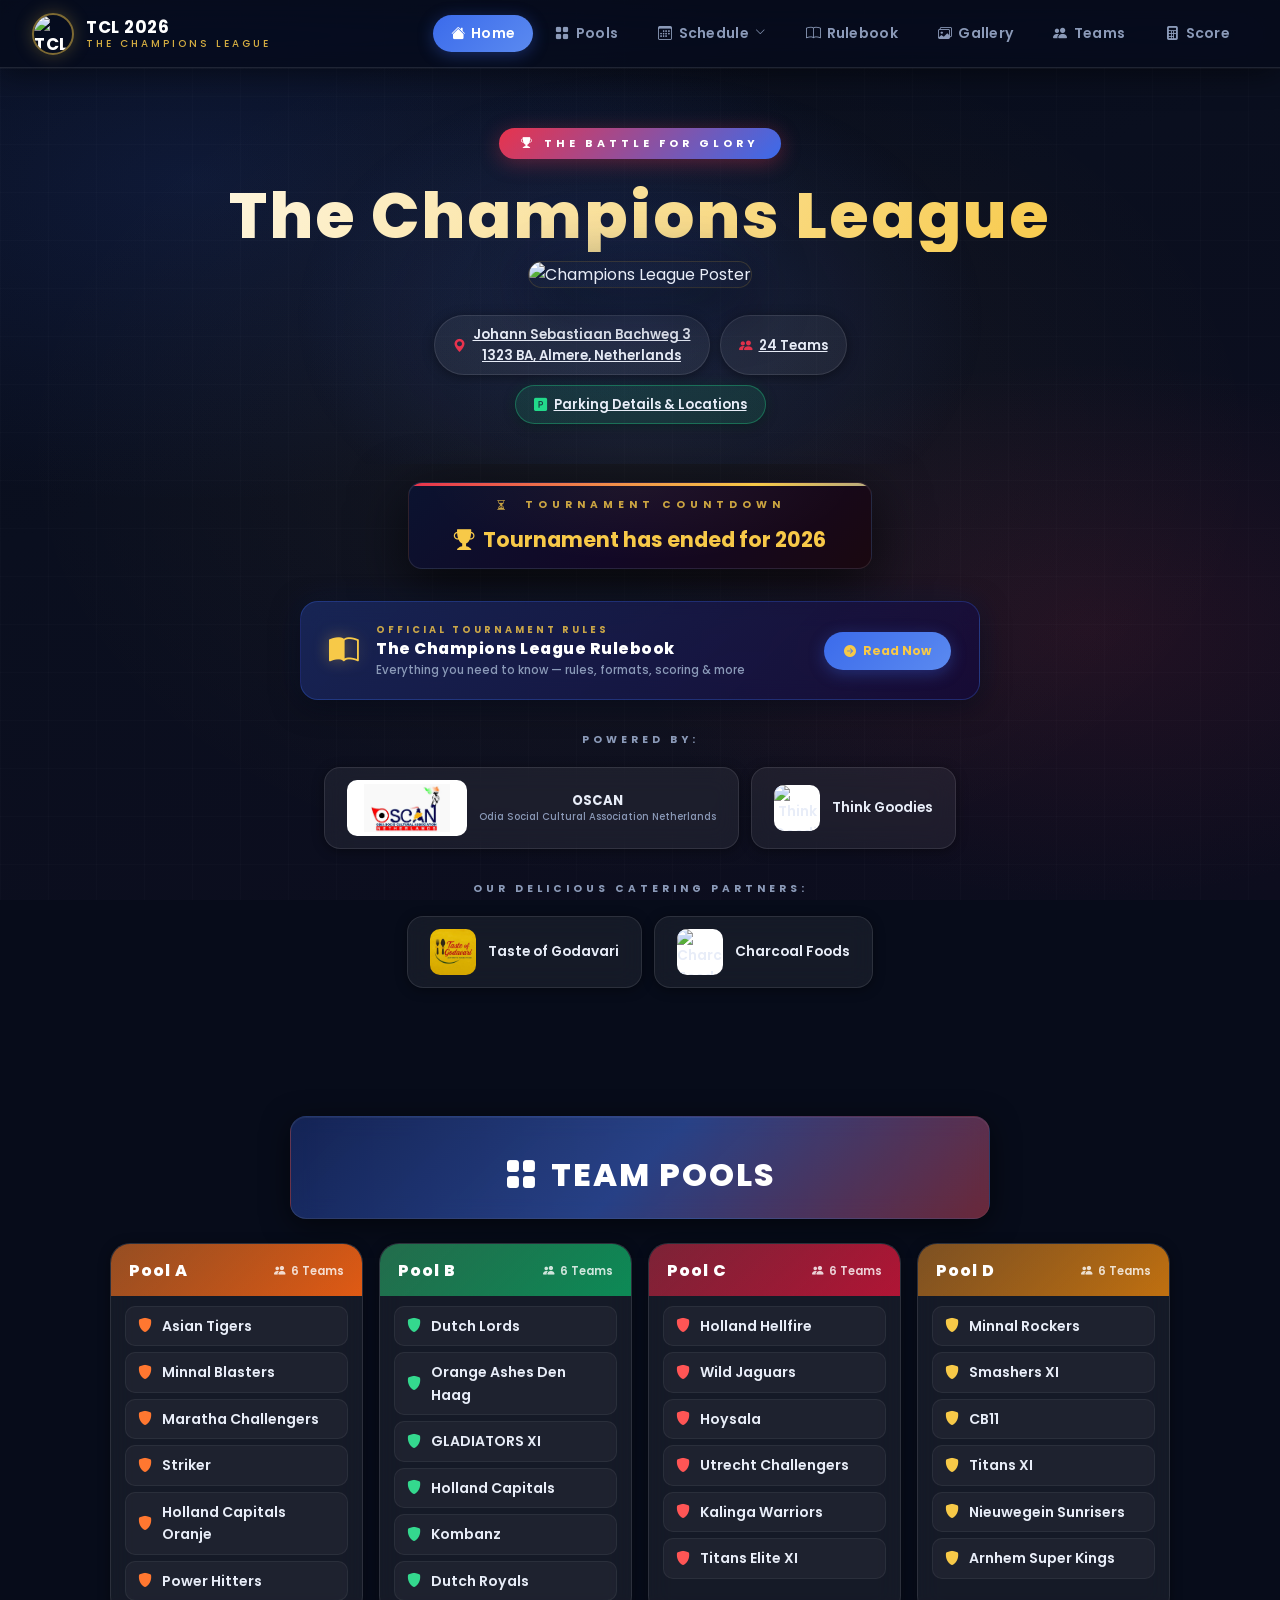
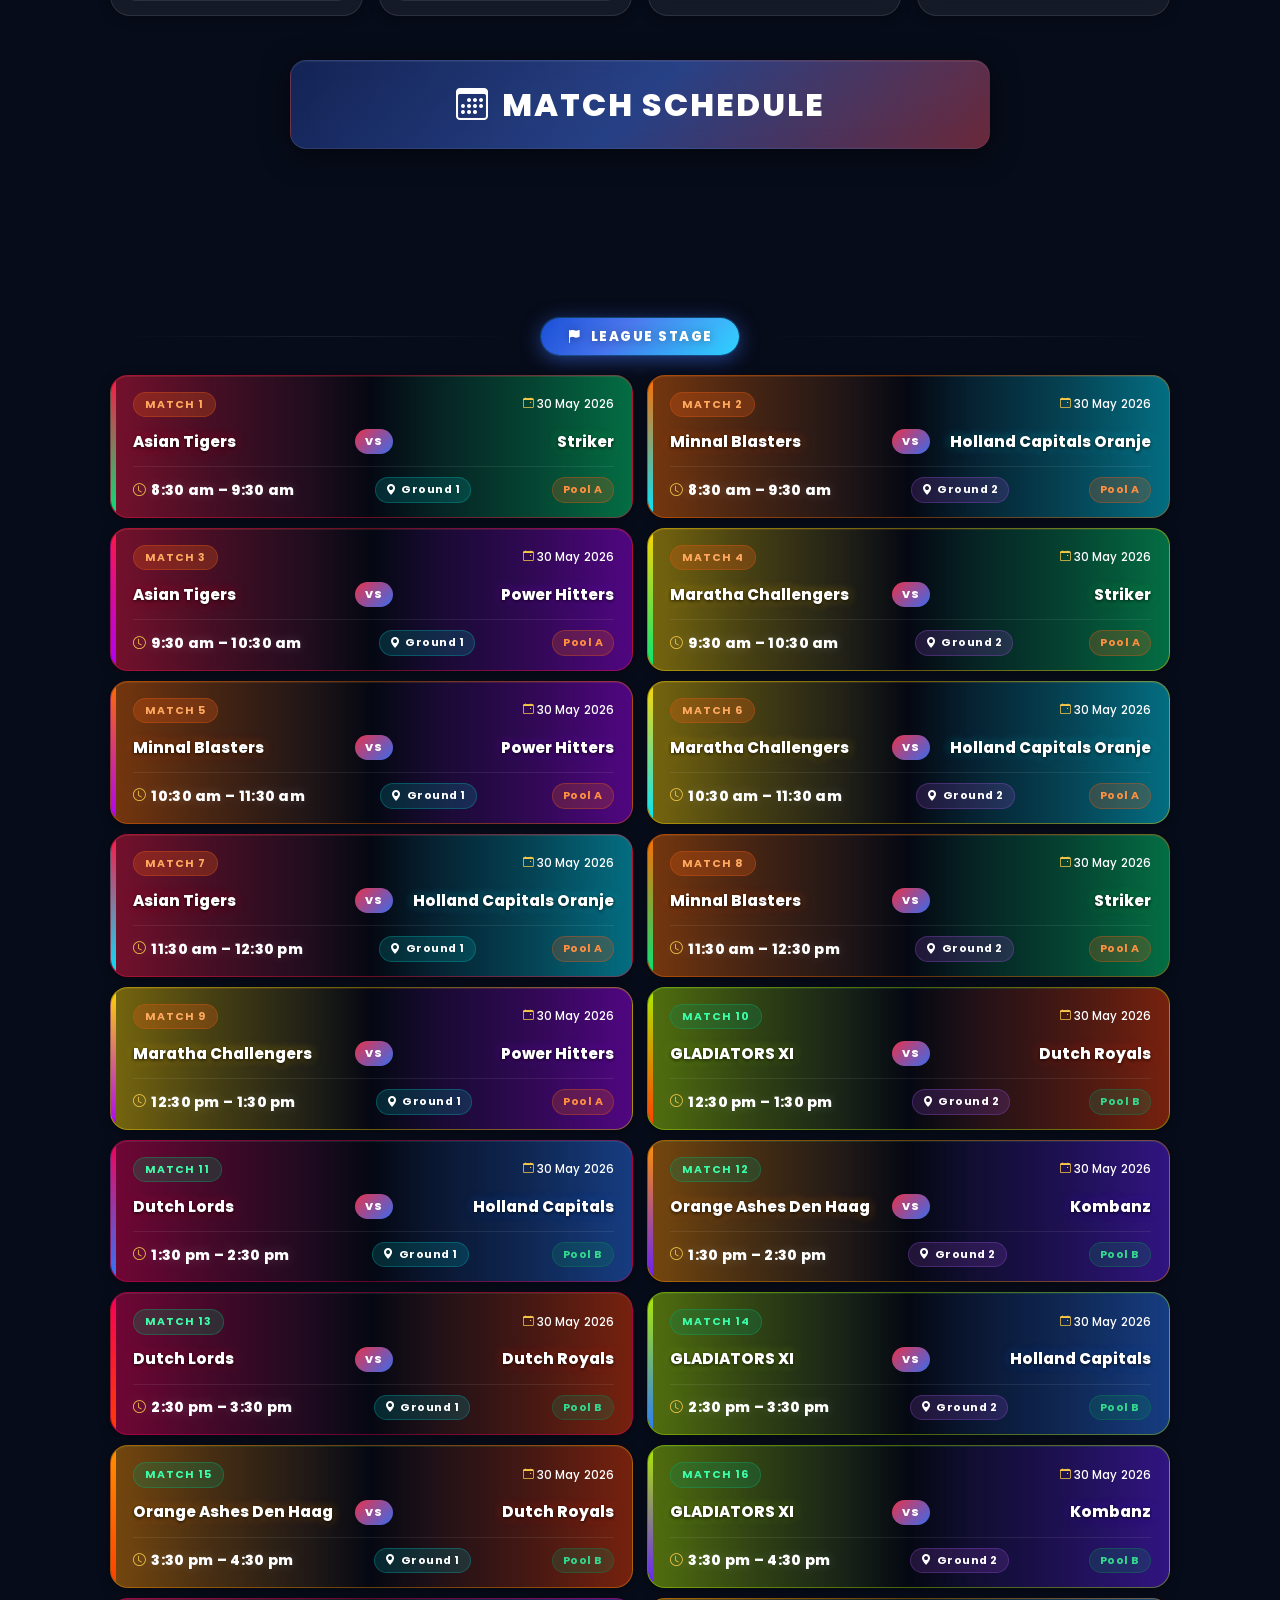
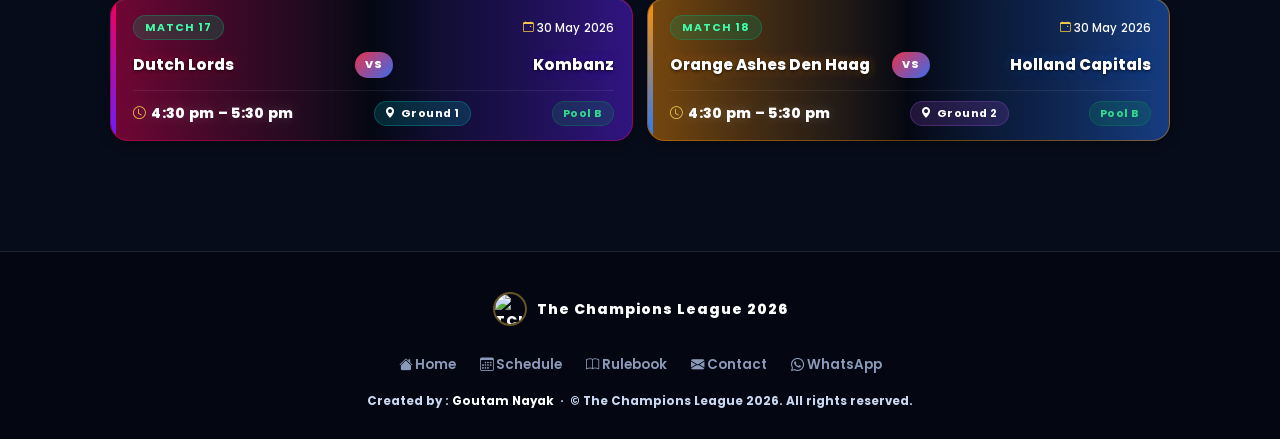
==== commit bac4bcc0: "added score counter" ====
--- a/index.html
+++ b/index.html
@@ -39,6 +39,7 @@
       <li><a href="rulebook.html"><i class="bi bi-book"></i> Rulebook</a></li>
       <li><a href="gallery.html"><i class="bi bi-images"></i> Gallery</a></li>
       <li><a href="teams.html"><i class="bi bi-people-fill"></i> Teams</a></li>
+      <li><a href="score.html"><i class="bi bi-calculator-fill"></i> Score</a></li>
     </ul>
     <button class="hamburger" id="hamburgerBtn" aria-label="Open menu" aria-expanded="false">
       <span></span><span></span><span></span>
@@ -52,6 +53,7 @@
     <a href="rulebook.html"><i class="bi bi-book"></i> Rulebook</a>
     <a href="gallery.html"><i class="bi bi-images"></i> Gallery</a>
     <a href="teams.html"><i class="bi bi-people-fill"></i> Teams</a>
+    <a href="score.html"><i class="bi bi-calculator-fill"></i> Score</a>
   </div>
 
   <div class="hero">
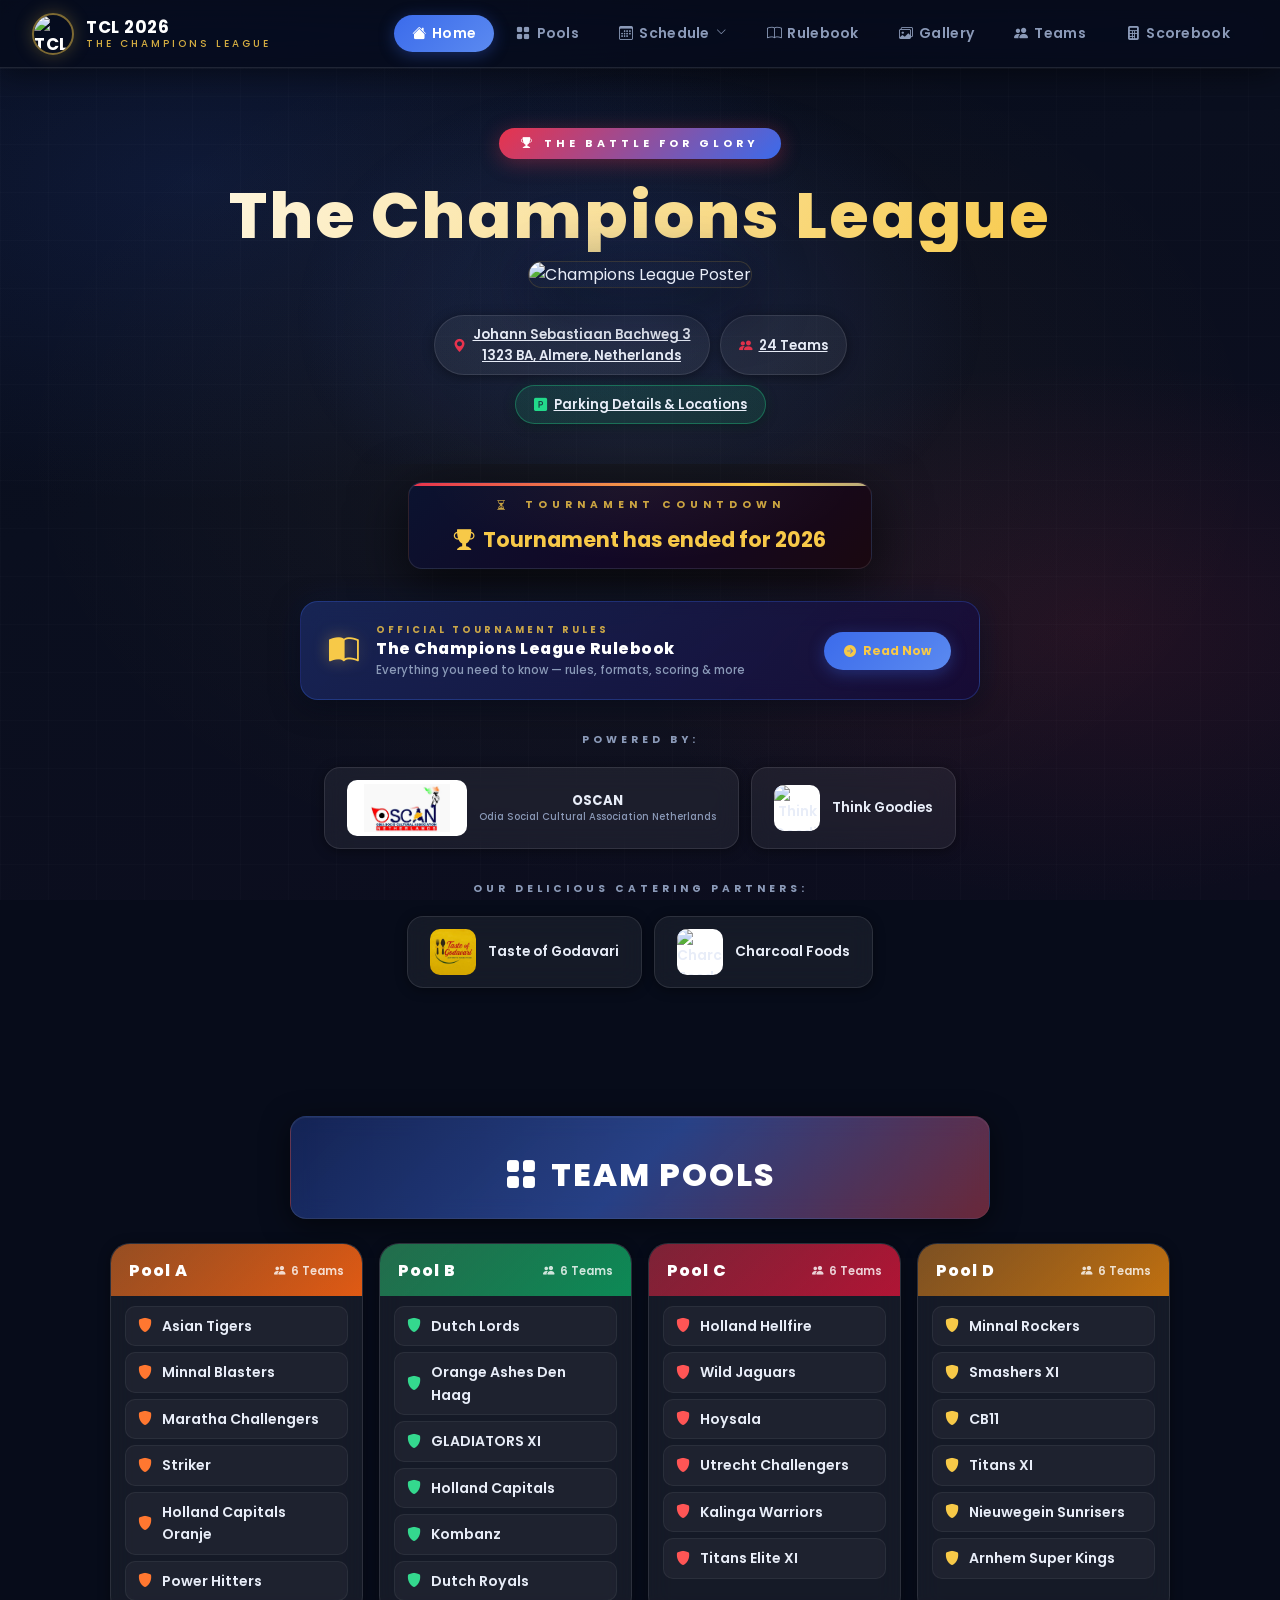
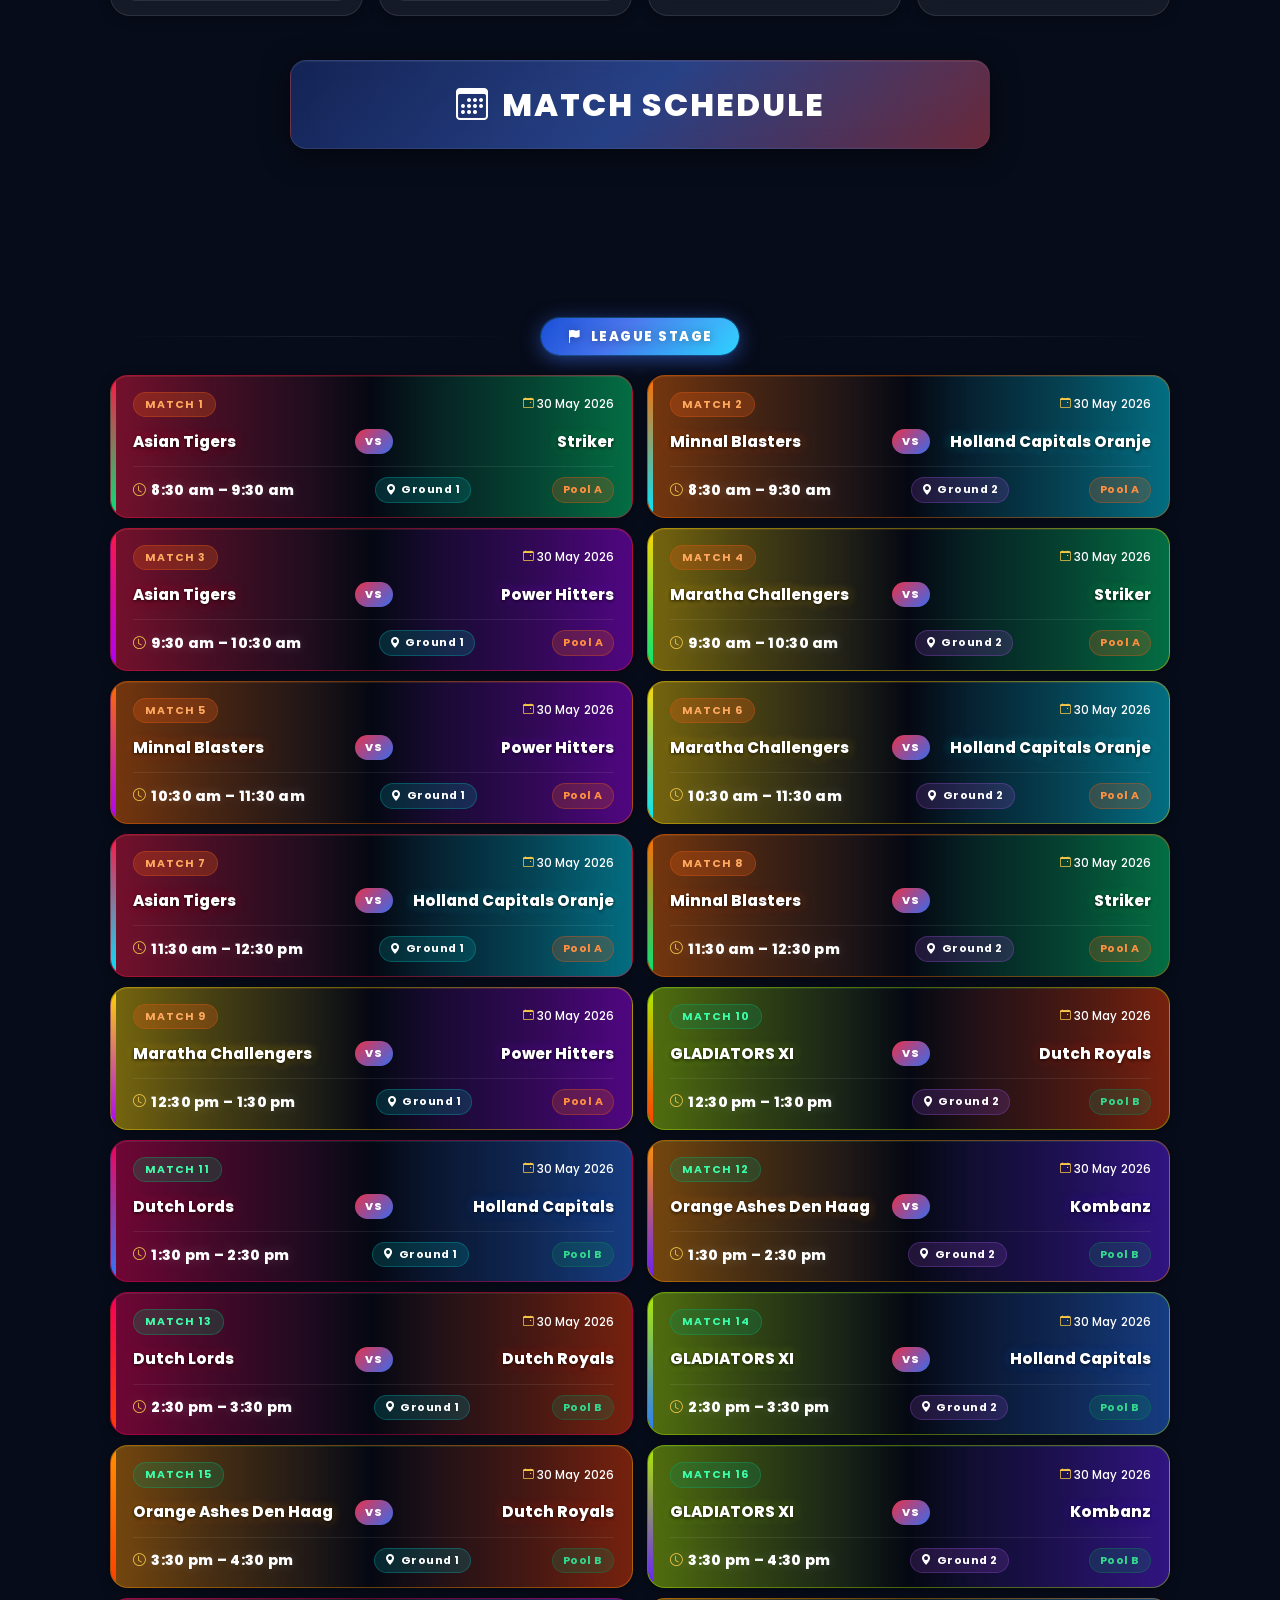
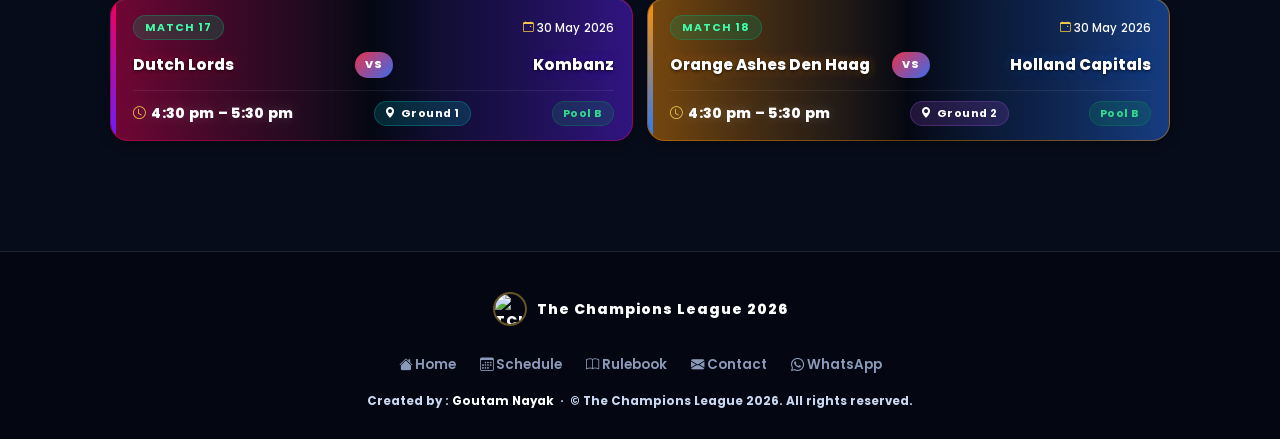
==== commit 15ffb783: "added score counter" ====
--- a/index.html
+++ b/index.html
@@ -39,7 +39,7 @@
       <li><a href="rulebook.html"><i class="bi bi-book"></i> Rulebook</a></li>
       <li><a href="gallery.html"><i class="bi bi-images"></i> Gallery</a></li>
       <li><a href="teams.html"><i class="bi bi-people-fill"></i> Teams</a></li>
-      <li><a href="score.html"><i class="bi bi-calculator-fill"></i> Score</a></li>
+      <li><a href="score.html"><i class="bi bi-calculator-fill"></i> Scorebook</a></li>
     </ul>
     <button class="hamburger" id="hamburgerBtn" aria-label="Open menu" aria-expanded="false">
       <span></span><span></span><span></span>
@@ -53,7 +53,7 @@
     <a href="rulebook.html"><i class="bi bi-book"></i> Rulebook</a>
     <a href="gallery.html"><i class="bi bi-images"></i> Gallery</a>
     <a href="teams.html"><i class="bi bi-people-fill"></i> Teams</a>
-    <a href="score.html"><i class="bi bi-calculator-fill"></i> Score</a>
+    <a href="score.html"><i class="bi bi-calculator-fill"></i> Scorebook</a>
   </div>
 
   <div class="hero">
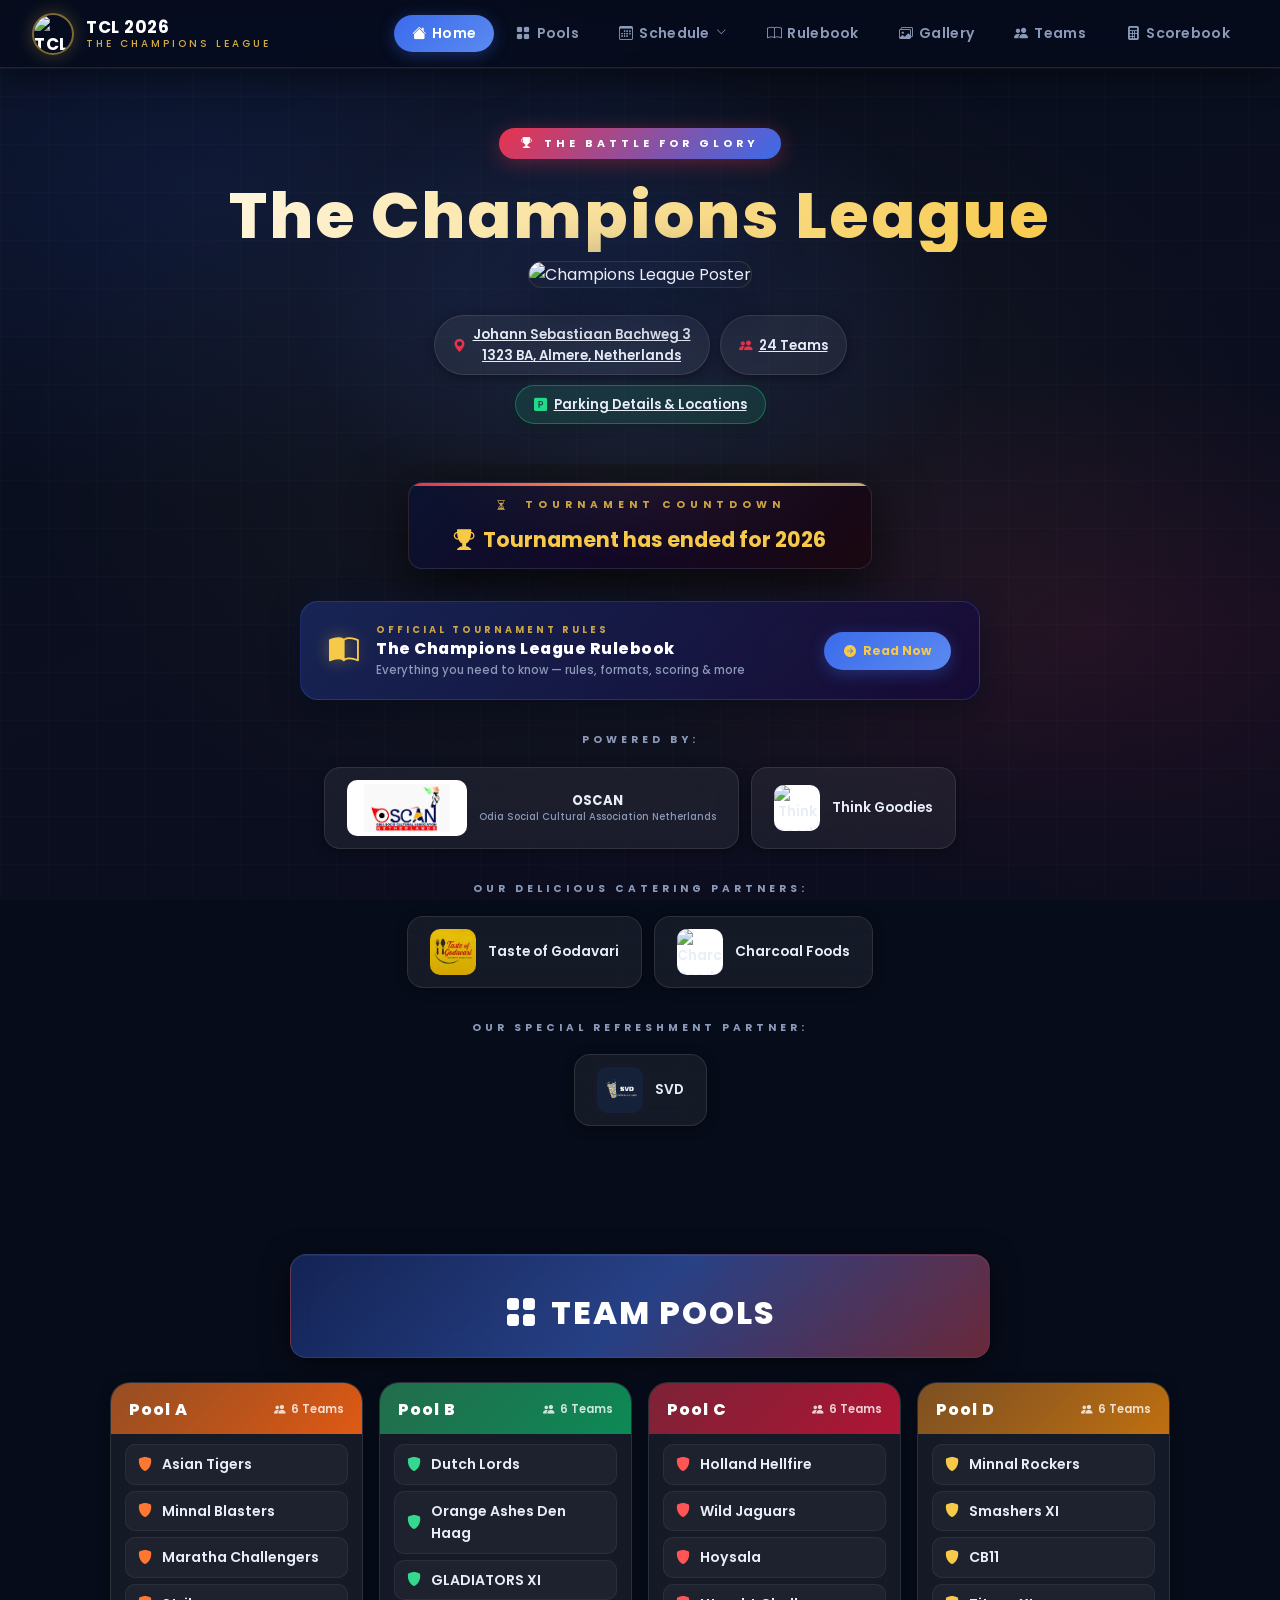
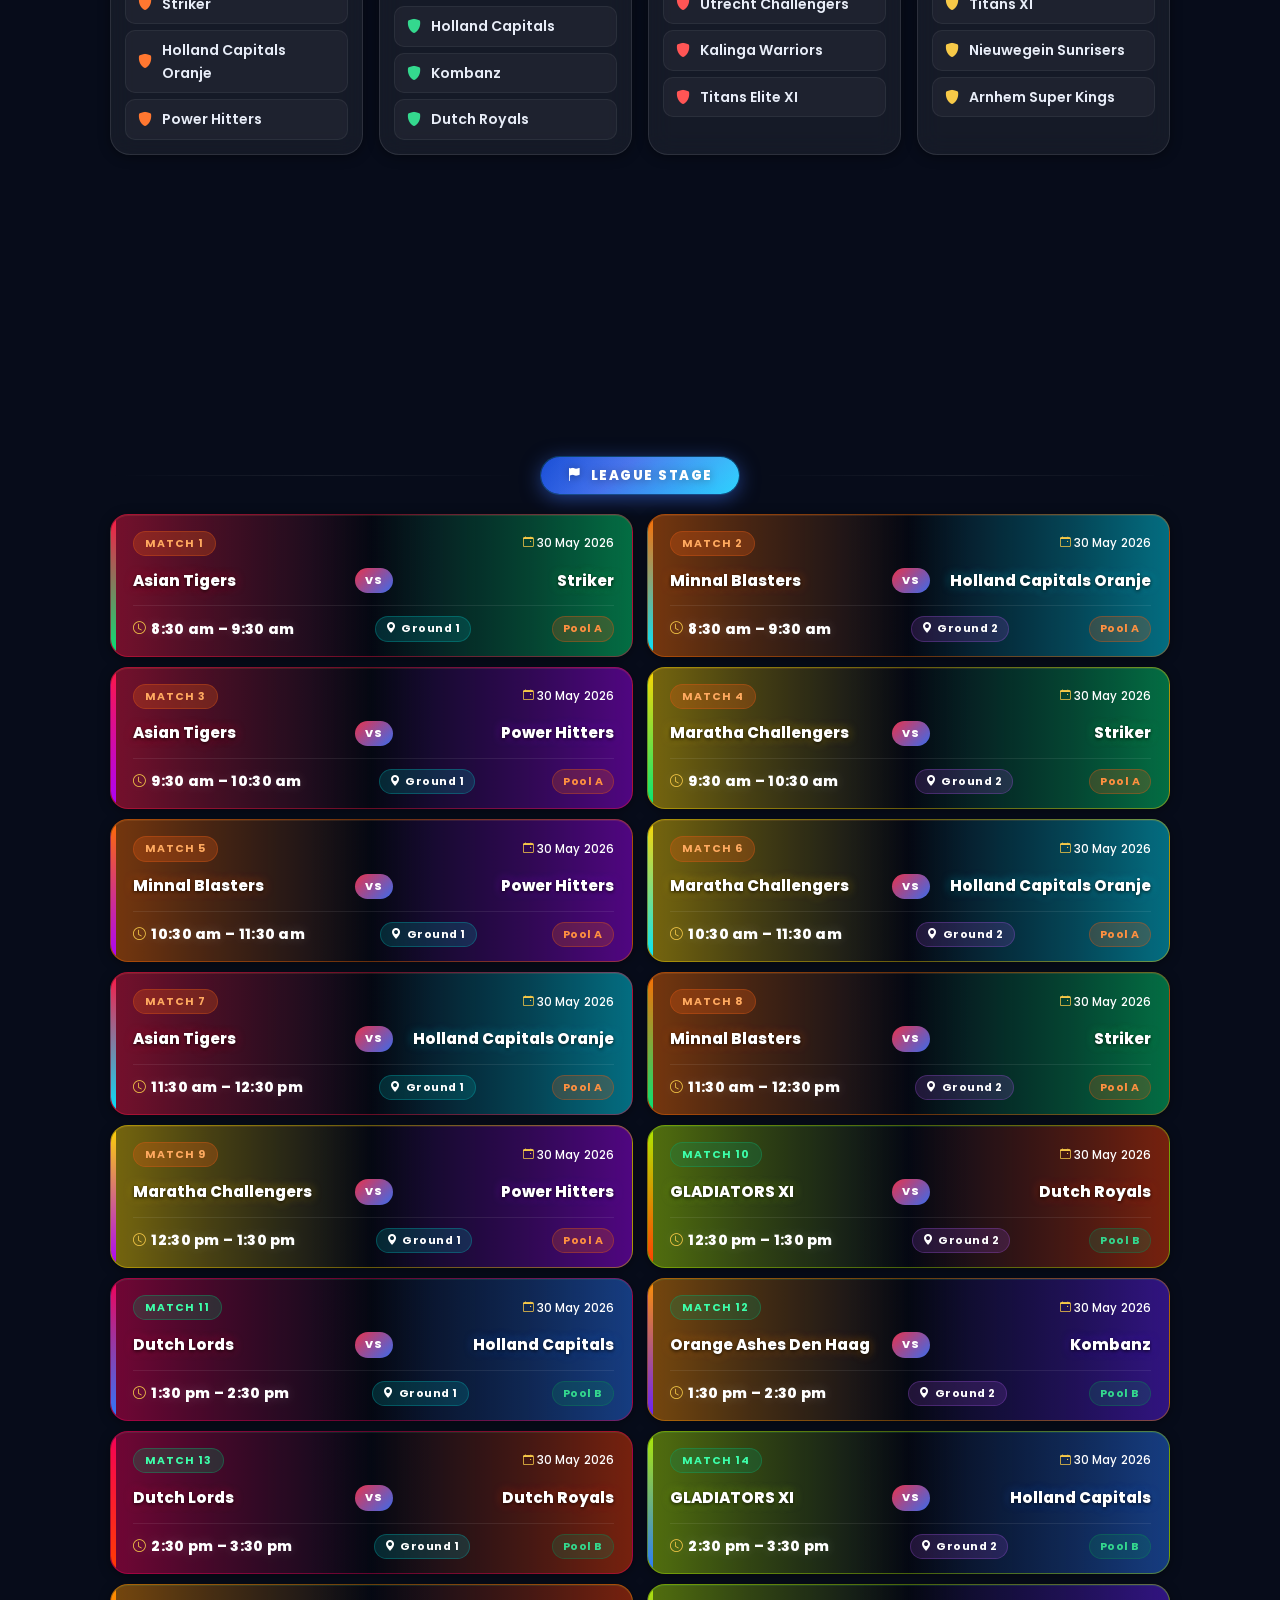
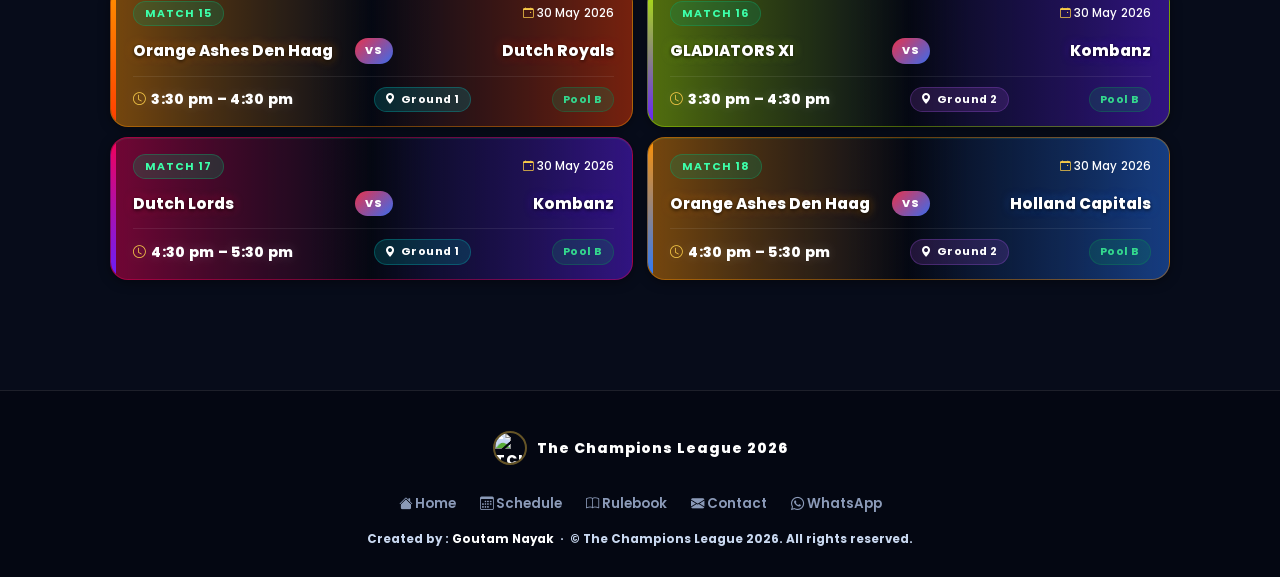
==== commit 59af49db: "added SVD" ====
--- a/index.html
+++ b/index.html
@@ -133,6 +133,16 @@
         <a href="https://charcoalfoods.nl/" target="_blank" rel="noopener noreferrer" class="sponsor-card">
           <img src="images/charcoal.jpeg" alt="Charcoal Foods">
           <span>Charcoal Foods</span>
+        </a>
+      </div>
+    </div>
+    
+    <div class="sponsors-section reveal">
+      <div class="sponsors-lbl">Our Special Refreshment Partner:</div>
+      <div class="sponsors-grid">
+        <a href="https://www.instagram.com/p/DYxKlQsCCC7/?igsh=aGFtcTB3ZWJ4N3Yz" target="_blank" rel="noopener noreferrer" class="sponsor-card">
+          <img src="images/SVD.jpeg" alt="SVD Refreshment">
+          <span>SVD</span>
         </a>
       </div>
     </div>
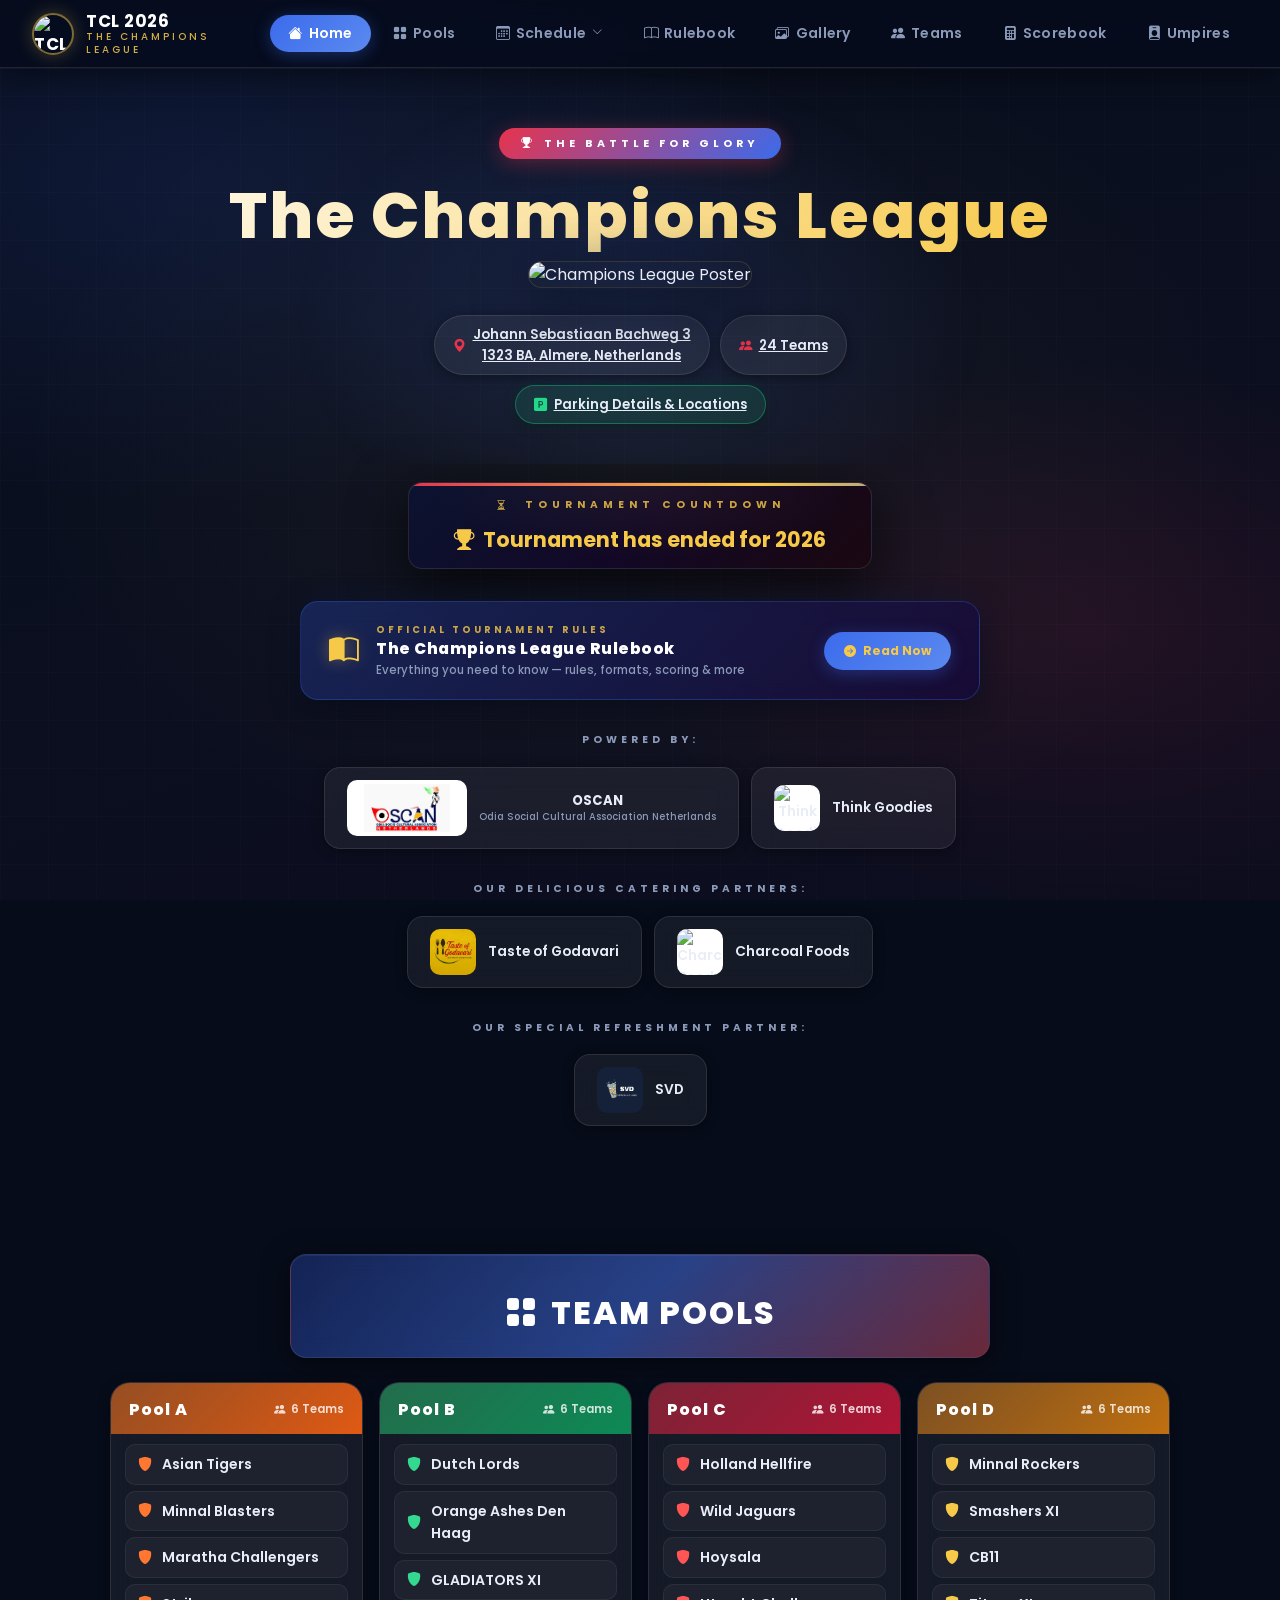
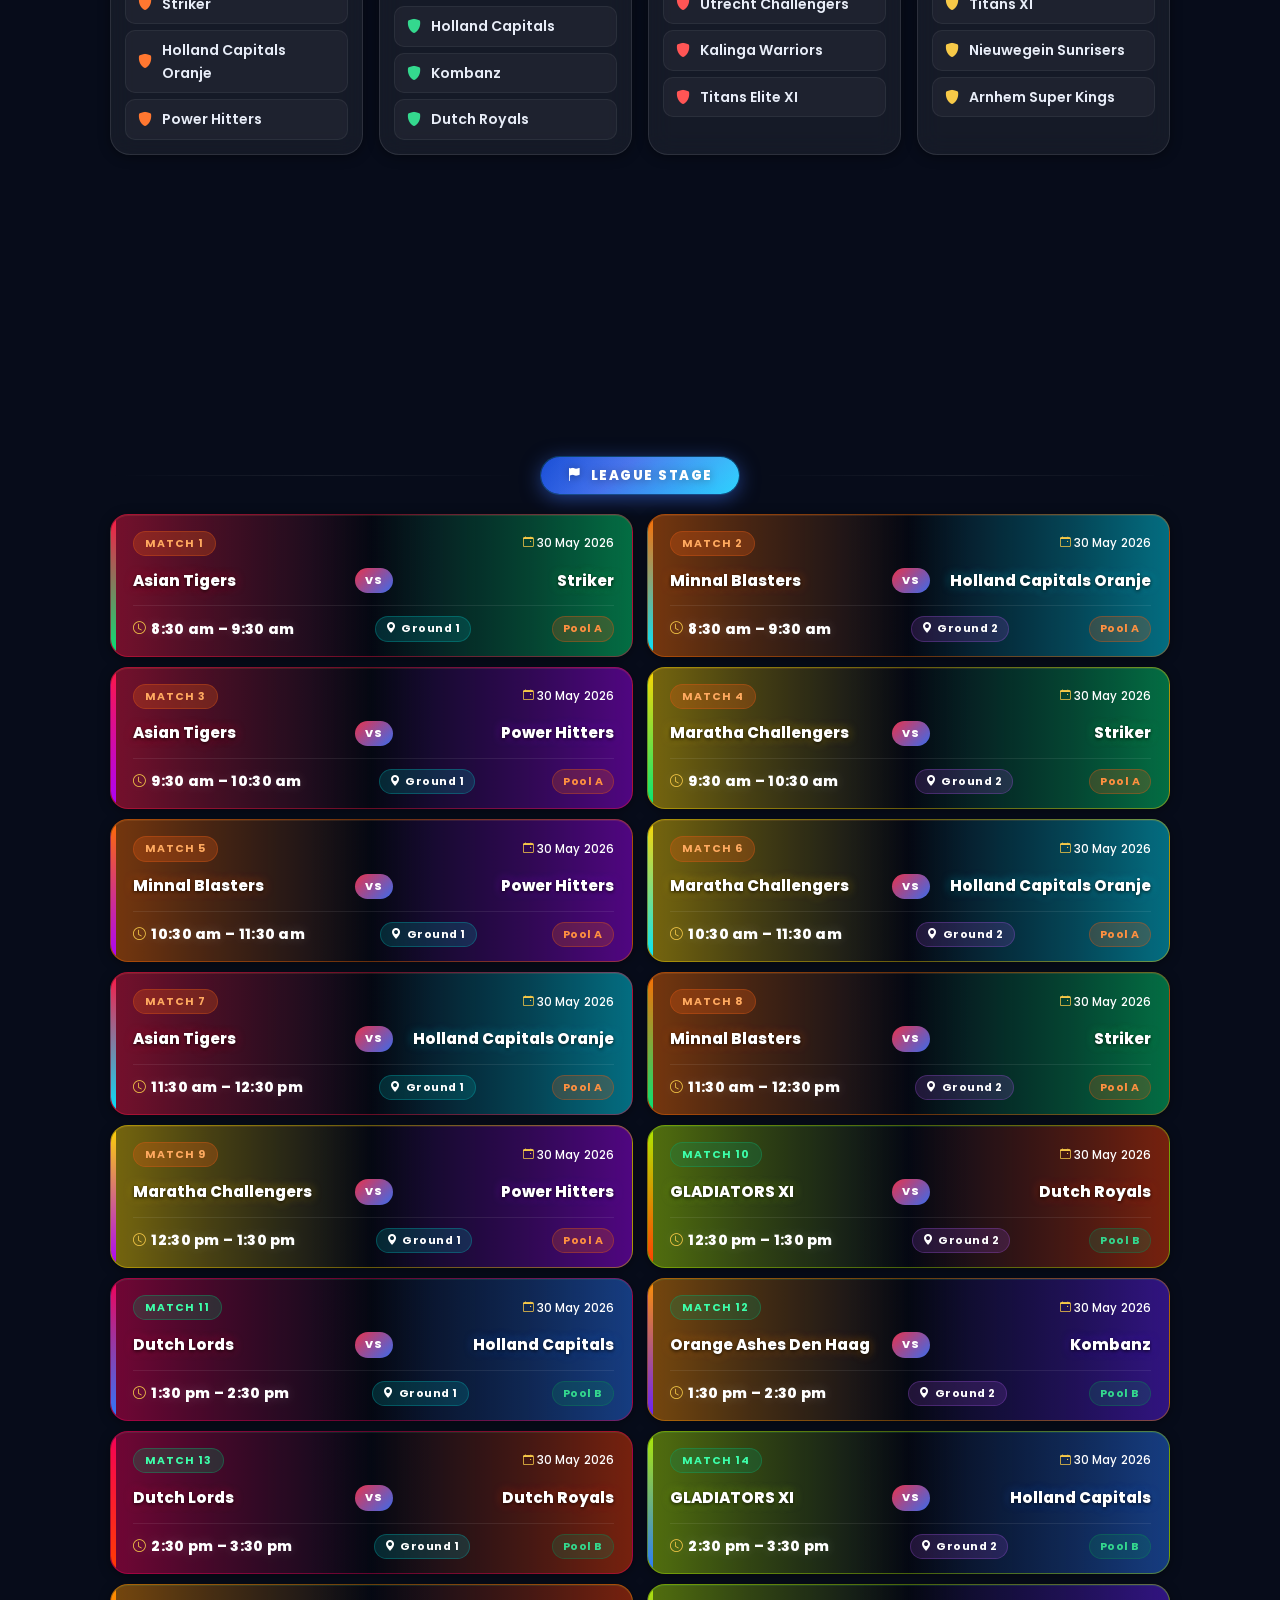
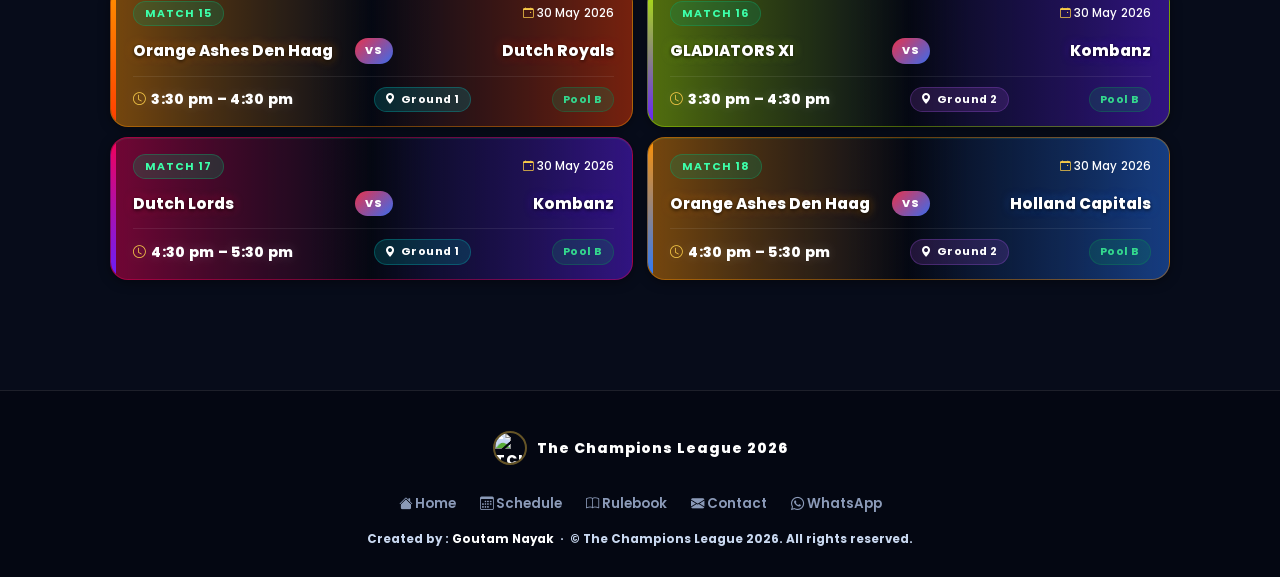
==== commit f1b2de83: "added umpiring" ====
--- a/index.html
+++ b/index.html
@@ -40,6 +40,7 @@
       <li><a href="gallery.html"><i class="bi bi-images"></i> Gallery</a></li>
       <li><a href="teams.html"><i class="bi bi-people-fill"></i> Teams</a></li>
       <li><a href="score.html"><i class="bi bi-calculator-fill"></i> Scorebook</a></li>
+      <li><a href="umpires.html"><i class="bi bi-person-badge-fill"></i> Umpires</a></li>
     </ul>
     <button class="hamburger" id="hamburgerBtn" aria-label="Open menu" aria-expanded="false">
       <span></span><span></span><span></span>
@@ -54,6 +55,7 @@
     <a href="gallery.html"><i class="bi bi-images"></i> Gallery</a>
     <a href="teams.html"><i class="bi bi-people-fill"></i> Teams</a>
     <a href="score.html"><i class="bi bi-calculator-fill"></i> Scorebook</a>
+    <a href="umpires.html"><i class="bi bi-person-badge-fill"></i> Umpires</a>
   </div>
 
   <div class="hero">
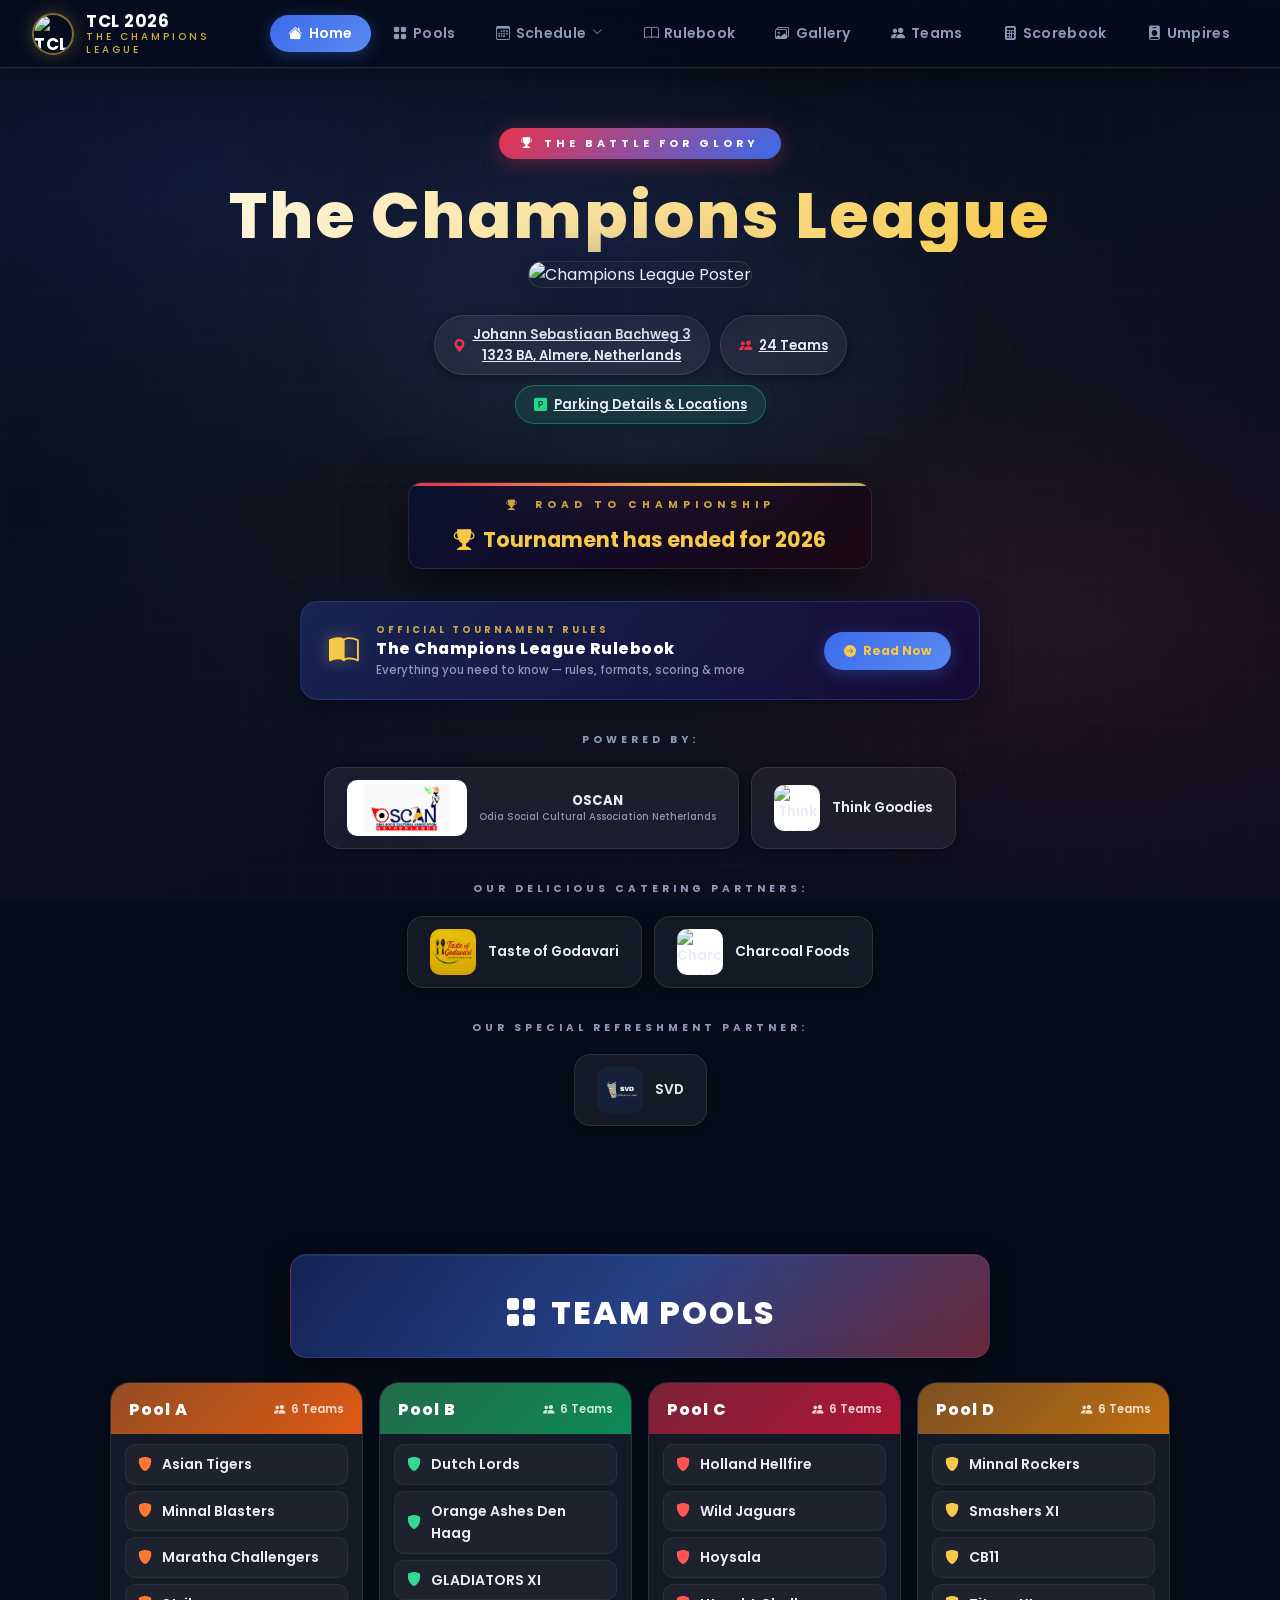
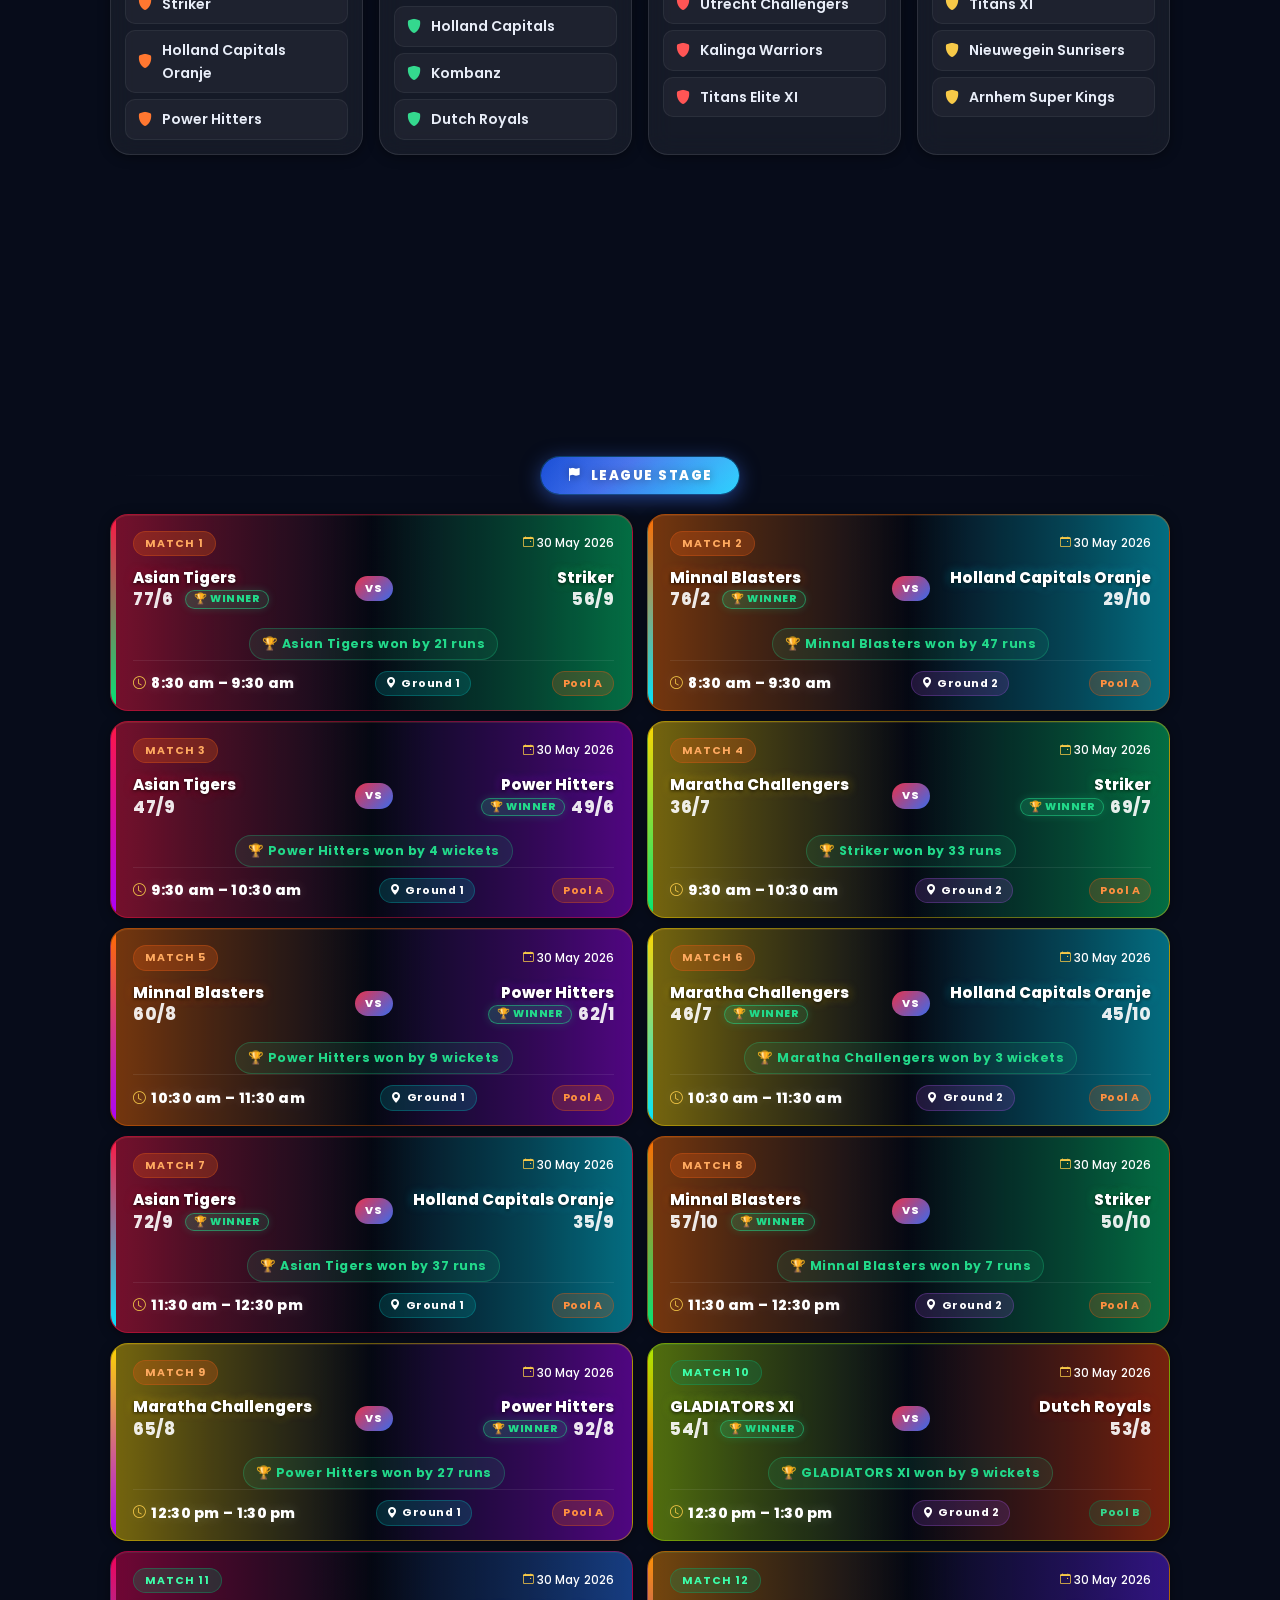
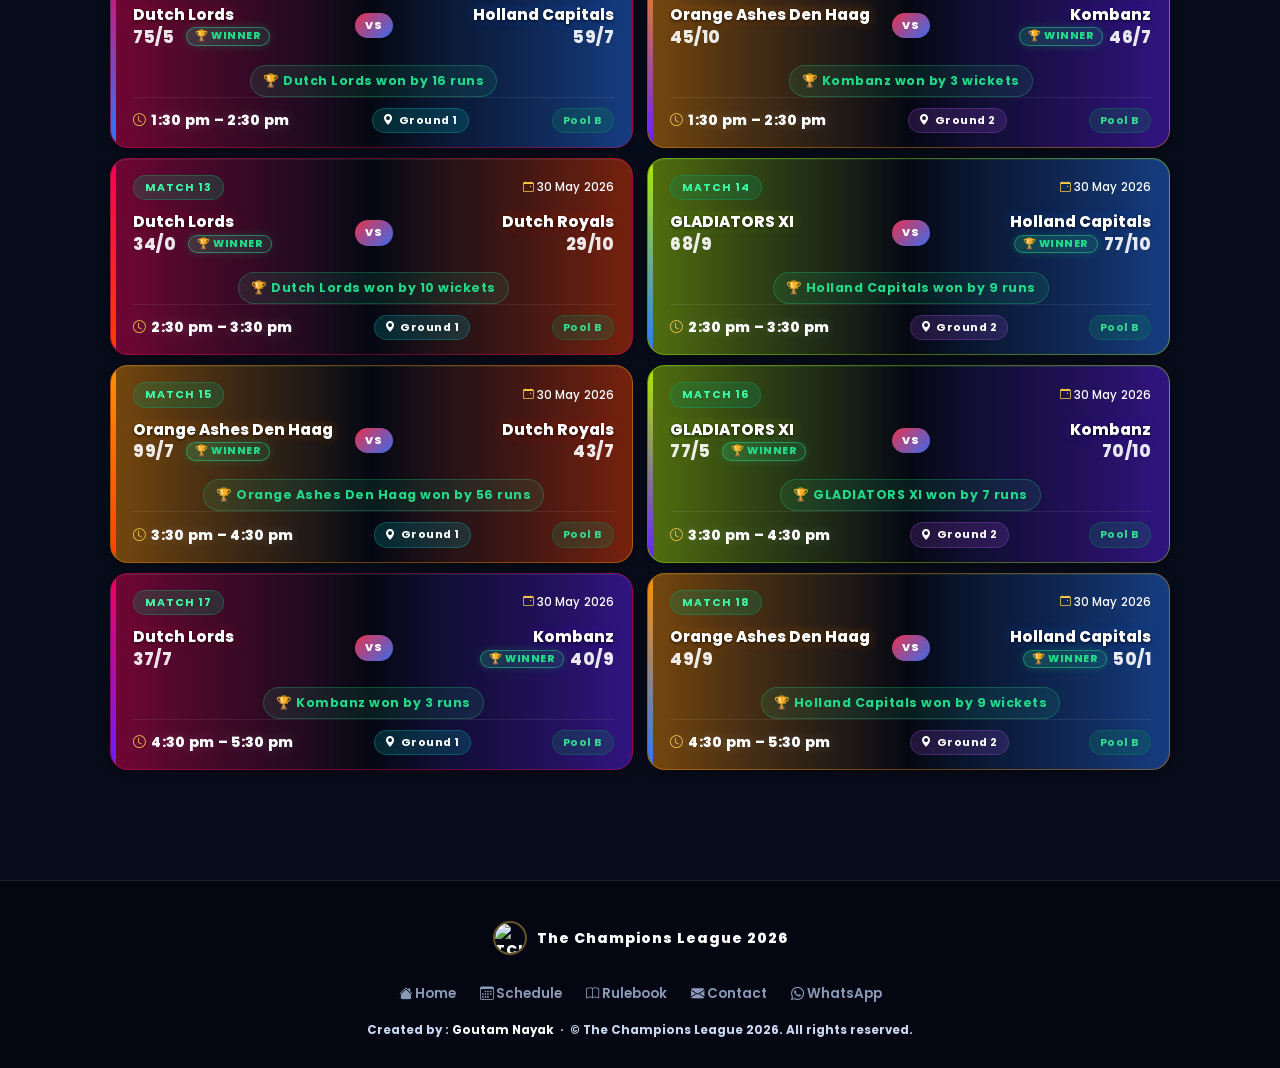
==== commit b32eb7d0: "added knockouts" ====
--- a/index.html
+++ b/index.html
@@ -77,7 +77,7 @@
 
     <div class="countdown-wrap reveal">
       <div class="countdown-box">
-        <span class="countdown-lbl"><i class="bi bi-hourglass-split"></i>&nbsp; Tournament Countdown</span>
+        <span class="countdown-lbl"><i class="bi bi-trophy-fill"></i>&nbsp; Road to Championship</span>
         <div class="countdown-digits">
           <div class="cd-unit"><span class="cd-num" id="cd-days">00</span><span class="cd-text">Days</span></div>
           <span class="cd-sep">:</span>
@@ -88,7 +88,7 @@
           <div class="cd-unit"><span class="cd-num" id="cd-secs">00</span><span class="cd-text">Secs</span></div>
         </div>
         <div class="countdown-started" style="display:none"><i class="bi bi-trophy-fill"></i>&nbsp; Tournament Has Begun!</div>
-        <div class="countdown-target" id="cd-target"><i class="bi bi-clock"></i>&nbsp; Kick-off: 30 May 2026, 8:30 AM &nbsp;</div>
+        <div class="countdown-target" id="cd-target"><i class="bi bi-clock"></i>&nbsp; Kick-off: 6 June 2026, 9:00 AM &nbsp;</div>
       </div>
     </div>
 
@@ -290,9 +290,18 @@
             <span class="match-date"><i class="bi bi-calendar-event"></i> 30 May 2026</span>
           </div>
           <div class="match-vs-row">
-            <span class="match-team">Asian Tigers</span>
-            <span class="match-vs-badge">VS</span>
-            <span class="match-team right">Striker</span>
+            <div class="match-team-wrap">
+              <span class="match-team">Asian Tigers</span>
+              <span class="match-score">77/6 <span class="winner-badge winner-badge-score">🏆 Winner</span></span>
+            </div>
+            <span class="match-vs-badge">VS</span>
+            <div class="match-team-wrap right">
+              <span class="match-team right">Striker</span>
+              <span class="match-score">56/9</span>
+            </div>
+          </div>
+          <div style="text-align:center;">
+            <span class="match-result">🏆 Asian Tigers won by 21 runs</span>
           </div>
           <div class="match-footer">
             <span class="match-time"><i class="bi bi-clock"></i> 8:30 am &ndash; 9:30 am</span>
@@ -307,9 +316,18 @@
             <span class="match-date"><i class="bi bi-calendar-event"></i> 30 May 2026</span>
           </div>
           <div class="match-vs-row">
-            <span class="match-team">Minnal Blasters</span>
-            <span class="match-vs-badge">VS</span>
-            <span class="match-team right">Holland Capitals Oranje</span>
+            <div class="match-team-wrap">
+              <span class="match-team">Minnal Blasters</span>
+              <span class="match-score">76/2 <span class="winner-badge winner-badge-score">🏆 Winner</span></span>
+            </div>
+            <span class="match-vs-badge">VS</span>
+            <div class="match-team-wrap right">
+              <span class="match-team right">Holland Capitals Oranje</span>
+              <span class="match-score">29/10</span>
+            </div>
+          </div>
+          <div style="text-align:center;">
+            <span class="match-result">🏆 Minnal Blasters won by 47 runs</span>
           </div>
           <div class="match-footer">
             <span class="match-time"><i class="bi bi-clock"></i> 8:30 am &ndash; 9:30 am</span>
@@ -328,9 +346,18 @@
             <span class="match-date"><i class="bi bi-calendar-event"></i> 30 May 2026</span>
           </div>
           <div class="match-vs-row">
-            <span class="match-team">Asian Tigers</span>
-            <span class="match-vs-badge">VS</span>
-            <span class="match-team right">Power Hitters</span>
+            <div class="match-team-wrap">
+              <span class="match-team">Asian Tigers</span>
+              <span class="match-score">47/9</span>
+            </div>
+            <span class="match-vs-badge">VS</span>
+            <div class="match-team-wrap right">
+              <span class="match-team right">Power Hitters</span>
+              <span class="match-score"><span class="winner-badge winner-badge-score">🏆 Winner</span> 49/6</span>
+            </div>
+          </div>
+          <div style="text-align:center;">
+            <span class="match-result">🏆 Power Hitters won by 4 wickets</span>
           </div>
           <div class="match-footer">
             <span class="match-time"><i class="bi bi-clock"></i> 9:30 am &ndash; 10:30 am</span>
@@ -345,9 +372,18 @@
             <span class="match-date"><i class="bi bi-calendar-event"></i> 30 May 2026</span>
           </div>
           <div class="match-vs-row">
-            <span class="match-team">Maratha Challengers</span>
-            <span class="match-vs-badge">VS</span>
-            <span class="match-team right">Striker</span>
+            <div class="match-team-wrap">
+              <span class="match-team">Maratha Challengers</span>
+              <span class="match-score">36/7</span>
+            </div>
+            <span class="match-vs-badge">VS</span>
+            <div class="match-team-wrap right">
+              <span class="match-team right">Striker</span>
+              <span class="match-score"><span class="winner-badge winner-badge-score">🏆 Winner</span> 69/7</span>
+            </div>
+          </div>
+          <div style="text-align:center;">
+            <span class="match-result">🏆 Striker won by 33 runs</span>
           </div>
           <div class="match-footer">
             <span class="match-time"><i class="bi bi-clock"></i> 9:30 am &ndash; 10:30 am</span>
@@ -366,9 +402,18 @@
             <span class="match-date"><i class="bi bi-calendar-event"></i> 30 May 2026</span>
           </div>
           <div class="match-vs-row">
-            <span class="match-team">Minnal Blasters</span>
-            <span class="match-vs-badge">VS</span>
-            <span class="match-team right">Power Hitters</span>
+            <div class="match-team-wrap">
+              <span class="match-team">Minnal Blasters</span>
+              <span class="match-score">60/8</span>
+            </div>
+            <span class="match-vs-badge">VS</span>
+            <div class="match-team-wrap right">
+              <span class="match-team right">Power Hitters</span>
+              <span class="match-score"><span class="winner-badge winner-badge-score">🏆 Winner</span> 62/1</span>
+            </div>
+          </div>
+          <div style="text-align:center;">
+            <span class="match-result">🏆 Power Hitters won by 9 wickets</span>
           </div>
           <div class="match-footer">
             <span class="match-time"><i class="bi bi-clock"></i> 10:30 am &ndash; 11:30 am</span>
@@ -383,9 +428,18 @@
             <span class="match-date"><i class="bi bi-calendar-event"></i> 30 May 2026</span>
           </div>
           <div class="match-vs-row">
-            <span class="match-team">Maratha Challengers</span>
-            <span class="match-vs-badge">VS</span>
-            <span class="match-team right">Holland Capitals Oranje</span>
+            <div class="match-team-wrap">
+              <span class="match-team">Maratha Challengers</span>
+              <span class="match-score">46/7 <span class="winner-badge winner-badge-score">🏆 Winner</span></span>
+            </div>
+            <span class="match-vs-badge">VS</span>
+            <div class="match-team-wrap right">
+              <span class="match-team right">Holland Capitals Oranje</span>
+              <span class="match-score">45/10</span>
+            </div>
+          </div>
+          <div style="text-align:center;">
+            <span class="match-result">🏆 Maratha Challengers won by 3 wickets</span>
           </div>
           <div class="match-footer">
             <span class="match-time"><i class="bi bi-clock"></i> 10:30 am &ndash; 11:30 am</span>
@@ -404,9 +458,18 @@
             <span class="match-date"><i class="bi bi-calendar-event"></i> 30 May 2026</span>
           </div>
           <div class="match-vs-row">
-            <span class="match-team">Asian Tigers</span>
-            <span class="match-vs-badge">VS</span>
-            <span class="match-team right">Holland Capitals Oranje</span>
+            <div class="match-team-wrap">
+              <span class="match-team">Asian Tigers</span>
+              <span class="match-score">72/9 <span class="winner-badge winner-badge-score">🏆 Winner</span></span>
+            </div>
+            <span class="match-vs-badge">VS</span>
+            <div class="match-team-wrap right">
+              <span class="match-team right">Holland Capitals Oranje</span>
+              <span class="match-score">35/9</span>
+            </div>
+          </div>
+          <div style="text-align:center;">
+            <span class="match-result">🏆 Asian Tigers won by 37 runs</span>
           </div>
           <div class="match-footer">
             <span class="match-time"><i class="bi bi-clock"></i> 11:30 am &ndash; 12:30 pm</span>
@@ -421,9 +484,18 @@
             <span class="match-date"><i class="bi bi-calendar-event"></i> 30 May 2026</span>
           </div>
           <div class="match-vs-row">
-            <span class="match-team">Minnal Blasters</span>
-            <span class="match-vs-badge">VS</span>
-            <span class="match-team right">Striker</span>
+            <div class="match-team-wrap">
+              <span class="match-team">Minnal Blasters</span>
+              <span class="match-score">57/10 <span class="winner-badge winner-badge-score">🏆 Winner</span></span>
+            </div>
+            <span class="match-vs-badge">VS</span>
+            <div class="match-team-wrap right">
+              <span class="match-team right">Striker</span>
+              <span class="match-score">50/10</span>
+            </div>
+          </div>
+          <div style="text-align:center;">
+            <span class="match-result">🏆 Minnal Blasters won by 7 runs</span>
           </div>
           <div class="match-footer">
             <span class="match-time"><i class="bi bi-clock"></i> 11:30 am &ndash; 12:30 pm</span>
@@ -442,9 +514,18 @@
             <span class="match-date"><i class="bi bi-calendar-event"></i> 30 May 2026</span>
           </div>
           <div class="match-vs-row">
-            <span class="match-team">Maratha Challengers</span>
-            <span class="match-vs-badge">VS</span>
-            <span class="match-team right">Power Hitters</span>
+            <div class="match-team-wrap">
+              <span class="match-team">Maratha Challengers</span>
+              <span class="match-score">65/8</span>
+            </div>
+            <span class="match-vs-badge">VS</span>
+            <div class="match-team-wrap right">
+              <span class="match-team right">Power Hitters</span>
+              <span class="match-score"><span class="winner-badge winner-badge-score">🏆 Winner</span> 92/8</span>
+            </div>
+          </div>
+          <div style="text-align:center;">
+            <span class="match-result">🏆 Power Hitters won by 27 runs</span>
           </div>
           <div class="match-footer">
             <span class="match-time"><i class="bi bi-clock"></i> 12:30 pm &ndash; 1:30 pm</span>
@@ -459,9 +540,18 @@
             <span class="match-date"><i class="bi bi-calendar-event"></i> 30 May 2026</span>
           </div>
           <div class="match-vs-row">
-            <span class="match-team">GLADIATORS XI</span>
-            <span class="match-vs-badge">VS</span>
-            <span class="match-team right">Dutch Royals</span>
+            <div class="match-team-wrap">
+              <span class="match-team">GLADIATORS XI</span>
+              <span class="match-score">54/1 <span class="winner-badge winner-badge-score">🏆 Winner</span></span>
+            </div>
+            <span class="match-vs-badge">VS</span>
+            <div class="match-team-wrap right">
+              <span class="match-team right">Dutch Royals</span>
+              <span class="match-score">53/8</span>
+            </div>
+          </div>
+          <div style="text-align:center;">
+            <span class="match-result">🏆 GLADIATORS XI won by 9 wickets</span>
           </div>
           <div class="match-footer">
             <span class="match-time"><i class="bi bi-clock"></i> 12:30 pm &ndash; 1:30 pm</span>
@@ -480,9 +570,18 @@
             <span class="match-date"><i class="bi bi-calendar-event"></i> 30 May 2026</span>
           </div>
           <div class="match-vs-row">
-            <span class="match-team">Dutch Lords</span>
-            <span class="match-vs-badge">VS</span>
-            <span class="match-team right">Holland Capitals</span>
+            <div class="match-team-wrap">
+              <span class="match-team">Dutch Lords</span>
+              <span class="match-score">75/5 <span class="winner-badge winner-badge-score">🏆 Winner</span></span>
+            </div>
+            <span class="match-vs-badge">VS</span>
+            <div class="match-team-wrap right">
+              <span class="match-team right">Holland Capitals</span>
+              <span class="match-score">59/7</span>
+            </div>
+          </div>
+          <div style="text-align:center;">
+            <span class="match-result">🏆 Dutch Lords won by 16 runs</span>
           </div>
           <div class="match-footer">
             <span class="match-time"><i class="bi bi-clock"></i> 1:30 pm &ndash; 2:30 pm</span>
@@ -497,9 +596,18 @@
             <span class="match-date"><i class="bi bi-calendar-event"></i> 30 May 2026</span>
           </div>
           <div class="match-vs-row">
-            <span class="match-team">Orange Ashes Den Haag</span>
-            <span class="match-vs-badge">VS</span>
-            <span class="match-team right">Kombanz</span>
+            <div class="match-team-wrap">
+              <span class="match-team">Orange Ashes Den Haag</span>
+              <span class="match-score">45/10</span>
+            </div>
+            <span class="match-vs-badge">VS</span>
+            <div class="match-team-wrap right">
+              <span class="match-team right">Kombanz</span>
+              <span class="match-score"><span class="winner-badge winner-badge-score">🏆 Winner</span> 46/7</span>
+            </div>
+          </div>
+          <div style="text-align:center;">
+            <span class="match-result">🏆 Kombanz won by 3 wickets</span>
           </div>
           <div class="match-footer">
             <span class="match-time"><i class="bi bi-clock"></i> 1:30 pm &ndash; 2:30 pm</span>
@@ -518,9 +626,18 @@
             <span class="match-date"><i class="bi bi-calendar-event"></i> 30 May 2026</span>
           </div>
           <div class="match-vs-row">
-            <span class="match-team">Dutch Lords</span>
-            <span class="match-vs-badge">VS</span>
-            <span class="match-team right">Dutch Royals</span>
+            <div class="match-team-wrap">
+              <span class="match-team">Dutch Lords</span>
+              <span class="match-score">34/0 <span class="winner-badge winner-badge-score">🏆 Winner</span></span>
+            </div>
+            <span class="match-vs-badge">VS</span>
+            <div class="match-team-wrap right">
+              <span class="match-team right">Dutch Royals</span>
+              <span class="match-score">29/10</span>
+            </div>
+          </div>
+          <div style="text-align:center;">
+            <span class="match-result">🏆 Dutch Lords won by 10 wickets</span>
           </div>
           <div class="match-footer">
             <span class="match-time"><i class="bi bi-clock"></i> 2:30 pm &ndash; 3:30 pm</span>
@@ -535,9 +652,18 @@
             <span class="match-date"><i class="bi bi-calendar-event"></i> 30 May 2026</span>
           </div>
           <div class="match-vs-row">
-            <span class="match-team">GLADIATORS XI</span>
-            <span class="match-vs-badge">VS</span>
-            <span class="match-team right">Holland Capitals</span>
+            <div class="match-team-wrap">
+              <span class="match-team">GLADIATORS XI</span>
+              <span class="match-score">68/9</span>
+            </div>
+            <span class="match-vs-badge">VS</span>
+            <div class="match-team-wrap right">
+              <span class="match-team right">Holland Capitals</span>
+              <span class="match-score"><span class="winner-badge winner-badge-score">🏆 Winner</span> 77/10</span>
+            </div>
+          </div>
+          <div style="text-align:center;">
+            <span class="match-result">🏆 Holland Capitals won by 9 runs</span>
           </div>
           <div class="match-footer">
             <span class="match-time"><i class="bi bi-clock"></i> 2:30 pm &ndash; 3:30 pm</span>
@@ -556,9 +682,18 @@
             <span class="match-date"><i class="bi bi-calendar-event"></i> 30 May 2026</span>
           </div>
           <div class="match-vs-row">
-            <span class="match-team">Orange Ashes Den Haag</span>
-            <span class="match-vs-badge">VS</span>
-            <span class="match-team right">Dutch Royals</span>
+            <div class="match-team-wrap">
+              <span class="match-team">Orange Ashes Den Haag</span>
+              <span class="match-score">99/7 <span class="winner-badge winner-badge-score">🏆 Winner</span></span>
+            </div>
+            <span class="match-vs-badge">VS</span>
+            <div class="match-team-wrap right">
+              <span class="match-team right">Dutch Royals</span>
+              <span class="match-score">43/7</span>
+            </div>
+          </div>
+          <div style="text-align:center;">
+            <span class="match-result">🏆 Orange Ashes Den Haag won by 56 runs</span>
           </div>
           <div class="match-footer">
             <span class="match-time"><i class="bi bi-clock"></i> 3:30 pm &ndash; 4:30 pm</span>
@@ -573,9 +708,18 @@
             <span class="match-date"><i class="bi bi-calendar-event"></i> 30 May 2026</span>
           </div>
           <div class="match-vs-row">
-            <span class="match-team">GLADIATORS XI</span>
-            <span class="match-vs-badge">VS</span>
-            <span class="match-team right">Kombanz</span>
+            <div class="match-team-wrap">
+              <span class="match-team">GLADIATORS XI</span>
+              <span class="match-score">77/5 <span class="winner-badge winner-badge-score">🏆 Winner</span></span>
+            </div>
+            <span class="match-vs-badge">VS</span>
+            <div class="match-team-wrap right">
+              <span class="match-team right">Kombanz</span>
+              <span class="match-score">70/10</span>
+            </div>
+          </div>
+          <div style="text-align:center;">
+            <span class="match-result">🏆 GLADIATORS XI won by 7 runs</span>
           </div>
           <div class="match-footer">
             <span class="match-time"><i class="bi bi-clock"></i> 3:30 pm &ndash; 4:30 pm</span>
@@ -594,9 +738,18 @@
             <span class="match-date"><i class="bi bi-calendar-event"></i> 30 May 2026</span>
           </div>
           <div class="match-vs-row">
-            <span class="match-team">Dutch Lords</span>
-            <span class="match-vs-badge">VS</span>
-            <span class="match-team right">Kombanz</span>
+            <div class="match-team-wrap">
+              <span class="match-team">Dutch Lords</span>
+              <span class="match-score">37/7</span>
+            </div>
+            <span class="match-vs-badge">VS</span>
+            <div class="match-team-wrap right">
+              <span class="match-team right">Kombanz</span>
+              <span class="match-score"><span class="winner-badge winner-badge-score">🏆 Winner</span> 40/9</span>
+            </div>
+          </div>
+          <div style="text-align:center;">
+            <span class="match-result">🏆 Kombanz won by 3 runs</span>
           </div>
           <div class="match-footer">
             <span class="match-time"><i class="bi bi-clock"></i> 4:30 pm &ndash; 5:30 pm</span>
@@ -611,9 +764,18 @@
             <span class="match-date"><i class="bi bi-calendar-event"></i> 30 May 2026</span>
           </div>
           <div class="match-vs-row">
-            <span class="match-team">Orange Ashes Den Haag</span>
-            <span class="match-vs-badge">VS</span>
-            <span class="match-team right">Holland Capitals</span>
+            <div class="match-team-wrap">
+              <span class="match-team">Orange Ashes Den Haag</span>
+              <span class="match-score">49/9</span>
+            </div>
+            <span class="match-vs-badge">VS</span>
+            <div class="match-team-wrap right">
+              <span class="match-team right">Holland Capitals</span>
+              <span class="match-score"><span class="winner-badge winner-badge-score">🏆 Winner</span> 50/1</span>
+            </div>
+          </div>
+          <div style="text-align:center;">
+            <span class="match-result">🏆 Holland Capitals won by 9 wickets</span>
           </div>
           <div class="match-footer">
             <span class="match-time"><i class="bi bi-clock"></i> 4:30 pm &ndash; 5:30 pm</span>
@@ -640,9 +802,18 @@
             <span class="match-date"><i class="bi bi-calendar-event"></i> 31 May 2026</span>
           </div>
           <div class="match-vs-row">
-            <span class="match-team">Holland Hellfire</span>
-            <span class="match-vs-badge">VS</span>
-            <span class="match-team right">Utrecht Challengers</span>
+            <div class="match-team-wrap">
+              <span class="match-team">Holland Hellfire</span>
+              <span class="match-score">85/9</span>
+            </div>
+            <span class="match-vs-badge">VS</span>
+            <div class="match-team-wrap right">
+              <span class="match-team right">Utrecht Challengers</span>
+              <span class="match-score">85/6</span>
+            </div>
+          </div>
+          <div style="text-align:center;">
+            <span class="match-result" style="color:#f7c948;border-color:rgba(247,201,72,0.4);background:rgba(247,201,72,0.10);">🤝 Match Tied</span>
           </div>
           <div class="match-footer">
             <span class="match-time"><i class="bi bi-clock"></i> 8:30 am &ndash; 9:30 am</span>
@@ -657,9 +828,18 @@
             <span class="match-date"><i class="bi bi-calendar-event"></i> 31 May 2026</span>
           </div>
           <div class="match-vs-row">
-            <span class="match-team">Wild Jaguars</span>
-            <span class="match-vs-badge">VS</span>
-            <span class="match-team right">Kalinga Warriors</span>
+            <div class="match-team-wrap">
+              <span class="match-team">Wild Jaguars</span>
+              <span class="match-score">54/8</span>
+            </div>
+            <span class="match-vs-badge">VS</span>
+            <div class="match-team-wrap right">
+              <span class="match-team right">Kalinga Warriors</span>
+              <span class="match-score"><span class="winner-badge winner-badge-score">🏆 Winner</span> 86/9</span>
+            </div>
+          </div>
+          <div style="text-align:center;">
+            <span class="match-result">🏆 Kalinga Warriors won by 32 runs</span>
           </div>
           <div class="match-footer">
             <span class="match-time"><i class="bi bi-clock"></i> 8:30 am &ndash; 9:30 am</span>
@@ -678,9 +858,18 @@
             <span class="match-date"><i class="bi bi-calendar-event"></i> 31 May 2026</span>
           </div>
           <div class="match-vs-row">
-            <span class="match-team">Holland Hellfire</span>
-            <span class="match-vs-badge">VS</span>
-            <span class="match-team right">Titans Elite XI</span>
+            <div class="match-team-wrap">
+              <span class="match-team">Holland Hellfire</span>
+              <span class="match-score">68/8</span>
+            </div>
+            <span class="match-vs-badge">VS</span>
+            <div class="match-team-wrap right">
+              <span class="match-team right">Titans Elite XI</span>
+              <span class="match-score"><span class="winner-badge winner-badge-score">🏆 Winner</span> 73/7</span>
+            </div>
+          </div>
+          <div style="text-align:center;">
+            <span class="match-result">🏆 Titans Elite XI won by 5 runs</span>
           </div>
           <div class="match-footer">
             <span class="match-time"><i class="bi bi-clock"></i> 9:30 am &ndash; 10:30 am</span>
@@ -695,9 +884,18 @@
             <span class="match-date"><i class="bi bi-calendar-event"></i> 31 May 2026</span>
           </div>
           <div class="match-vs-row">
-            <span class="match-team">Hoysala</span>
-            <span class="match-vs-badge">VS</span>
-            <span class="match-team right">Utrecht Challengers</span>
+            <div class="match-team-wrap">
+              <span class="match-team">Hoysala</span>
+              <span class="match-score">72/8 <span class="winner-badge winner-badge-score">🏆 Winner</span></span>
+            </div>
+            <span class="match-vs-badge">VS</span>
+            <div class="match-team-wrap right">
+              <span class="match-team right">Utrecht Challengers</span>
+              <span class="match-score">31/10</span>
+            </div>
+          </div>
+          <div style="text-align:center;">
+            <span class="match-result">🏆 Hoysala won by 41 runs</span>
           </div>
           <div class="match-footer">
             <span class="match-time"><i class="bi bi-clock"></i> 9:30 am &ndash; 10:30 am</span>
@@ -716,9 +914,18 @@
             <span class="match-date"><i class="bi bi-calendar-event"></i> 31 May 2026</span>
           </div>
           <div class="match-vs-row">
-            <span class="match-team">Wild Jaguars</span>
-            <span class="match-vs-badge">VS</span>
-            <span class="match-team right">Titans Elite XI</span>
+            <div class="match-team-wrap">
+              <span class="match-team">Wild Jaguars</span>
+              <span class="match-score">59/4 <span class="winner-badge winner-badge-score">🏆 Winner</span></span>
+            </div>
+            <span class="match-vs-badge">VS</span>
+            <div class="match-team-wrap right">
+              <span class="match-team right">Titans Elite XI</span>
+              <span class="match-score">58/10</span>
+            </div>
+          </div>
+          <div style="text-align:center;">
+            <span class="match-result">🏆 Wild Jaguars won by 1 run</span>
           </div>
           <div class="match-footer">
             <span class="match-time"><i class="bi bi-clock"></i> 10:30 am &ndash; 11:30 am</span>
@@ -733,9 +940,18 @@
             <span class="match-date"><i class="bi bi-calendar-event"></i> 31 May 2026</span>
           </div>
           <div class="match-vs-row">
-            <span class="match-team">Hoysala</span>
-            <span class="match-vs-badge">VS</span>
-            <span class="match-team right">Kalinga Warriors</span>
+            <div class="match-team-wrap">
+              <span class="match-team">Hoysala</span>
+              <span class="match-score">11/10</span>
+            </div>
+            <span class="match-vs-badge">VS</span>
+            <div class="match-team-wrap right">
+              <span class="match-team right">Kalinga Warriors</span>
+              <span class="match-score"><span class="winner-badge winner-badge-score">🏆 Winner</span> 66/10</span>
+            </div>
+          </div>
+          <div style="text-align:center;">
+            <span class="match-result">🏆 Kalinga Warriors won by 55 runs</span>
           </div>
           <div class="match-footer">
             <span class="match-time"><i class="bi bi-clock"></i> 10:30 am &ndash; 11:30 am</span>
@@ -754,9 +970,18 @@
             <span class="match-date"><i class="bi bi-calendar-event"></i> 31 May 2026</span>
           </div>
           <div class="match-vs-row">
-            <span class="match-team">Holland Hellfire</span>
-            <span class="match-vs-badge">VS</span>
-            <span class="match-team right">Kalinga Warriors</span>
+            <div class="match-team-wrap">
+              <span class="match-team">Holland Hellfire</span>
+              <span class="match-score">54/10</span>
+            </div>
+            <span class="match-vs-badge">VS</span>
+            <div class="match-team-wrap right">
+              <span class="match-team right">Kalinga Warriors</span>
+              <span class="match-score"><span class="winner-badge winner-badge-score">🏆 Winner</span> 83/7</span>
+            </div>
+          </div>
+          <div style="text-align:center;">
+            <span class="match-result">🏆 Kalinga Warriors won by 29 runs</span>
           </div>
           <div class="match-footer">
             <span class="match-time"><i class="bi bi-clock"></i> 11:30 am &ndash; 12:30 pm</span>
@@ -771,9 +996,18 @@
             <span class="match-date"><i class="bi bi-calendar-event"></i> 31 May 2026</span>
           </div>
           <div class="match-vs-row">
-            <span class="match-team">Wild Jaguars</span>
-            <span class="match-vs-badge">VS</span>
-            <span class="match-team right">Utrecht Challengers</span>
+            <div class="match-team-wrap">
+              <span class="match-team">Wild Jaguars</span>
+              <span class="match-score">66/10</span>
+            </div>
+            <span class="match-vs-badge">VS</span>
+            <div class="match-team-wrap right">
+              <span class="match-team right">Utrecht Challengers</span>
+              <span class="match-score"><span class="winner-badge winner-badge-score">🏆 Winner</span> 69/9</span>
+            </div>
+          </div>
+          <div style="text-align:center;">
+            <span class="match-result">🏆 Utrecht Challengers won by 3 runs</span>
           </div>
           <div class="match-footer">
             <span class="match-time"><i class="bi bi-clock"></i> 11:30 am &ndash; 12:30 pm</span>
@@ -792,9 +1026,18 @@
             <span class="match-date"><i class="bi bi-calendar-event"></i> 31 May 2026</span>
           </div>
           <div class="match-vs-row">
-            <span class="match-team">Hoysala</span>
-            <span class="match-vs-badge">VS</span>
-            <span class="match-team right">Titans Elite XI</span>
+            <div class="match-team-wrap">
+              <span class="match-team">Hoysala</span>
+              <span class="match-score">102/3 <span class="winner-badge winner-badge-score">🏆 Winner</span></span>
+            </div>
+            <span class="match-vs-badge">VS</span>
+            <div class="match-team-wrap right">
+              <span class="match-team right">Titans Elite XI</span>
+              <span class="match-score">49/10</span>
+            </div>
+          </div>
+          <div style="text-align:center;">
+            <span class="match-result">🏆 Hoysala won by 53 runs</span>
           </div>
           <div class="match-footer">
             <span class="match-time"><i class="bi bi-clock"></i> 12:30 pm &ndash; 1:30 pm</span>
@@ -809,9 +1052,18 @@
             <span class="match-date"><i class="bi bi-calendar-event"></i> 31 May 2026</span>
           </div>
           <div class="match-vs-row">
-            <span class="match-team">CB11</span>
-            <span class="match-vs-badge">VS</span>
-            <span class="match-team right">Arnhem Super Kings</span>
+            <div class="match-team-wrap">
+              <span class="match-team">CB11</span>
+              <span class="match-score">56/9</span>
+            </div>
+            <span class="match-vs-badge">VS</span>
+            <div class="match-team-wrap right">
+              <span class="match-team right">Arnhem Super Kings</span>
+              <span class="match-score"><span class="winner-badge winner-badge-score">🏆 Winner</span> 57/3</span>
+            </div>
+          </div>
+          <div style="text-align:center;">
+            <span class="match-result">🏆 Arnhem Super Kings won by 7 wickets</span>
           </div>
           <div class="match-footer">
             <span class="match-time"><i class="bi bi-clock"></i> 12:30 pm &ndash; 1:30 pm</span>
@@ -830,9 +1082,18 @@
             <span class="match-date"><i class="bi bi-calendar-event"></i> 31 May 2026</span>
           </div>
           <div class="match-vs-row">
-            <span class="match-team">Minnal Rockers</span>
-            <span class="match-vs-badge">VS</span>
-            <span class="match-team right">Titans XI</span>
+            <div class="match-team-wrap">
+              <span class="match-team">Minnal Rockers</span>
+              <span class="match-score">57/5 <span class="winner-badge winner-badge-score">🏆 Winner</span></span>
+            </div>
+            <span class="match-vs-badge">VS</span>
+            <div class="match-team-wrap right">
+              <span class="match-team right">Titans XI</span>
+              <span class="match-score">56/10</span>
+            </div>
+          </div>
+          <div style="text-align:center;">
+            <span class="match-result">🏆 Minnal Rockers won by 1 run</span>
           </div>
           <div class="match-footer">
             <span class="match-time"><i class="bi bi-clock"></i> 1:30 pm &ndash; 2:30 pm</span>
@@ -847,9 +1108,18 @@
             <span class="match-date"><i class="bi bi-calendar-event"></i> 31 May 2026</span>
           </div>
           <div class="match-vs-row">
-            <span class="match-team">Smashers XI</span>
-            <span class="match-vs-badge">VS</span>
-            <span class="match-team right">Nieuwegein Sunrisers</span>
+            <div class="match-team-wrap">
+              <span class="match-team">Smashers XI</span>
+              <span class="match-score">95/8 <span class="winner-badge winner-badge-score">🏆 Winner</span></span>
+            </div>
+            <span class="match-vs-badge">VS</span>
+            <div class="match-team-wrap right">
+              <span class="match-team right">Nieuwegein Sunrisers</span>
+              <span class="match-score">53/6</span>
+            </div>
+          </div>
+          <div style="text-align:center;">
+            <span class="match-result">🏆 Smashers XI won by 42 runs</span>
           </div>
           <div class="match-footer">
             <span class="match-time"><i class="bi bi-clock"></i> 1:30 pm &ndash; 2:30 pm</span>
@@ -868,9 +1138,18 @@
             <span class="match-date"><i class="bi bi-calendar-event"></i> 31 May 2026</span>
           </div>
           <div class="match-vs-row">
-            <span class="match-team">Minnal Rockers</span>
-            <span class="match-vs-badge">VS</span>
-            <span class="match-team right">Arnhem Super Kings</span>
+            <div class="match-team-wrap">
+              <span class="match-team">Minnal Rockers</span>
+              <span class="match-score">87/8 <span class="winner-badge winner-badge-score">🏆 Winner</span></span>
+            </div>
+            <span class="match-vs-badge">VS</span>
+            <div class="match-team-wrap right">
+              <span class="match-team right">Arnhem Super Kings</span>
+              <span class="match-score">45/9</span>
+            </div>
+          </div>
+          <div style="text-align:center;">
+            <span class="match-result">🏆 Minnal Rockers won by 42 runs</span>
           </div>
           <div class="match-footer">
             <span class="match-time"><i class="bi bi-clock"></i> 2:30 pm &ndash; 3:30 pm</span>
@@ -885,9 +1164,18 @@
             <span class="match-date"><i class="bi bi-calendar-event"></i> 31 May 2026</span>
           </div>
           <div class="match-vs-row">
-            <span class="match-team">CB11</span>
-            <span class="match-vs-badge">VS</span>
-            <span class="match-team right">Titans XI</span>
+            <div class="match-team-wrap">
+              <span class="match-team">CB11</span>
+              <span class="match-score">24/7</span>
+            </div>
+            <span class="match-vs-badge">VS</span>
+            <div class="match-team-wrap right">
+              <span class="match-team right">Titans XI</span>
+              <span class="match-score"><span class="winner-badge winner-badge-score">🏆 Winner</span> 133/3</span>
+            </div>
+          </div>
+          <div style="text-align:center;">
+            <span class="match-result">🏆 Titans XI won by 109 runs</span>
           </div>
           <div class="match-footer">
             <span class="match-time"><i class="bi bi-clock"></i> 2:30 pm &ndash; 3:30 pm</span>
@@ -906,9 +1194,18 @@
             <span class="match-date"><i class="bi bi-calendar-event"></i> 31 May 2026</span>
           </div>
           <div class="match-vs-row">
-            <span class="match-team">Smashers XI</span>
-            <span class="match-vs-badge">VS</span>
-            <span class="match-team right">Arnhem Super Kings</span>
+            <div class="match-team-wrap">
+              <span class="match-team">Smashers XI</span>
+              <span class="match-score">114/7 <span class="winner-badge winner-badge-score">🏆 Winner</span></span>
+            </div>
+            <span class="match-vs-badge">VS</span>
+            <div class="match-team-wrap right">
+              <span class="match-team right">Arnhem Super Kings</span>
+              <span class="match-score">59/6</span>
+            </div>
+          </div>
+          <div style="text-align:center;">
+            <span class="match-result">🏆 Smashers XI won by 55 runs</span>
           </div>
           <div class="match-footer">
             <span class="match-time"><i class="bi bi-clock"></i> 3:30 pm &ndash; 4:30 pm</span>
@@ -923,9 +1220,18 @@
             <span class="match-date"><i class="bi bi-calendar-event"></i> 31 May 2026</span>
           </div>
           <div class="match-vs-row">
-            <span class="match-team">CB11</span>
-            <span class="match-vs-badge">VS</span>
-            <span class="match-team right">Nieuwegein Sunrisers</span>
+            <div class="match-team-wrap">
+              <span class="match-team">CB11</span>
+              <span class="match-score">32/10</span>
+            </div>
+            <span class="match-vs-badge">VS</span>
+            <div class="match-team-wrap right">
+              <span class="match-team right">Nieuwegein Sunrisers</span>
+              <span class="match-score"><span class="winner-badge winner-badge-score">🏆 Winner</span> 96/4</span>
+            </div>
+          </div>
+          <div style="text-align:center;">
+            <span class="match-result">🏆 Nieuwegein Sunrisers won by 64 runs</span>
           </div>
           <div class="match-footer">
             <span class="match-time"><i class="bi bi-clock"></i> 3:30 pm &ndash; 4:30 pm</span>
@@ -944,9 +1250,18 @@
             <span class="match-date"><i class="bi bi-calendar-event"></i> 31 May 2026</span>
           </div>
           <div class="match-vs-row">
-            <span class="match-team">Minnal Rockers</span>
-            <span class="match-vs-badge">VS</span>
-            <span class="match-team right">Nieuwegein Sunrisers</span>
+            <div class="match-team-wrap">
+              <span class="match-team">Minnal Rockers</span>
+              <span class="match-score">51/2 <span class="winner-badge winner-badge-score">🏆 Winner</span></span>
+            </div>
+            <span class="match-vs-badge">VS</span>
+            <div class="match-team-wrap right">
+              <span class="match-team right">Nieuwegein Sunrisers</span>
+              <span class="match-score">50/10</span>
+            </div>
+          </div>
+          <div style="text-align:center;">
+            <span class="match-result">🏆 Minnal Rockers won by 1 run</span>
           </div>
           <div class="match-footer">
             <span class="match-time"><i class="bi bi-clock"></i> 4:30 pm &ndash; 5:30 pm</span>
@@ -961,9 +1276,18 @@
             <span class="match-date"><i class="bi bi-calendar-event"></i> 31 May 2026</span>
           </div>
           <div class="match-vs-row">
-            <span class="match-team">Smashers XI</span>
-            <span class="match-vs-badge">VS</span>
-            <span class="match-team right">Titans XI</span>
+            <div class="match-team-wrap">
+              <span class="match-team">Smashers XI</span>
+              <span class="match-score">60/3 <span class="winner-badge winner-badge-score">🏆 Winner</span></span>
+            </div>
+            <span class="match-vs-badge">VS</span>
+            <div class="match-team-wrap right">
+              <span class="match-team right">Titans XI</span>
+              <span class="match-score">59/9</span>
+            </div>
+          </div>
+          <div style="text-align:center;">
+            <span class="match-result">🏆 Smashers XI won by 1 run</span>
           </div>
           <div class="match-footer">
             <span class="match-time"><i class="bi bi-clock"></i> 4:30 pm &ndash; 5:30 pm</span>
@@ -989,12 +1313,12 @@
             <span class="match-date"><i class="bi bi-calendar-event"></i> 6 June 2026</span>
           </div>
           <div class="match-vs-row">
-            <span class="match-team">Pool A-2</span>
-            <span class="match-vs-badge">VS</span>
-            <span class="match-team right">Pool D-3</span>
-          </div>
-          <div class="match-footer">
-            <span class="match-time"><i class="bi bi-clock"></i> TBD</span>
+            <span class="match-team">Asian Tigers</span>
+            <span class="match-vs-badge">VS</span>
+            <span class="match-team right">Titans XI</span>
+          </div>
+          <div class="match-footer">
+            <span class="match-time"><i class="bi bi-clock"></i> 9:00 am &ndash; 10:15 am</span>
             <span class="tag-ground tag-ground-1"><i class="bi bi-geo-alt-fill"></i> Ground 1</span>
             <span class="match-pool-tag tag-pq">PQ 1</span>
           </div>
@@ -1006,12 +1330,12 @@
             <span class="match-date"><i class="bi bi-calendar-event"></i> 6 June 2026</span>
           </div>
           <div class="match-vs-row">
-            <span class="match-team">Pool A-3</span>
-            <span class="match-vs-badge">VS</span>
-            <span class="match-team right">Pool D-2</span>
-          </div>
-          <div class="match-footer">
-            <span class="match-time"><i class="bi bi-clock"></i> TBD</span>
+            <span class="match-team">Minnal Blasters</span>
+            <span class="match-vs-badge">VS</span>
+            <span class="match-team right">Minnal Rockers</span>
+          </div>
+          <div class="match-footer">
+            <span class="match-time"><i class="bi bi-clock"></i> 9:00 am &ndash; 10:15 am</span>
             <span class="tag-ground tag-ground-2"><i class="bi bi-geo-alt-fill"></i> Ground 2</span>
             <span class="match-pool-tag tag-pq">PQ 2</span>
           </div>
@@ -1025,12 +1349,12 @@
             <span class="match-date"><i class="bi bi-calendar-event"></i> 6 June 2026</span>
           </div>
           <div class="match-vs-row">
-            <span class="match-team">Pool B-2</span>
-            <span class="match-vs-badge">VS</span>
-            <span class="match-team right">Pool C-3</span>
-          </div>
-          <div class="match-footer">
-            <span class="match-time"><i class="bi bi-clock"></i> TBD</span>
+            <span class="match-team">Holland Capitals</span>
+            <span class="match-vs-badge">VS</span>
+            <span class="match-team right">Utrecht Challengers</span>
+          </div>
+          <div class="match-footer">
+            <span class="match-time"><i class="bi bi-clock"></i> 10:15 am &ndash; 11:30 am</span>
             <span class="tag-ground tag-ground-1"><i class="bi bi-geo-alt-fill"></i> Ground 1</span>
             <span class="match-pool-tag tag-pq">PQ 3</span>
           </div>
@@ -1042,12 +1366,12 @@
             <span class="match-date"><i class="bi bi-calendar-event"></i> 6 June 2026</span>
           </div>
           <div class="match-vs-row">
-            <span class="match-team">Pool B-3</span>
-            <span class="match-vs-badge">VS</span>
-            <span class="match-team right">Pool C-2</span>
-          </div>
-          <div class="match-footer">
-            <span class="match-time"><i class="bi bi-clock"></i> TBD</span>
+            <span class="match-team">Gladiators</span>
+            <span class="match-vs-badge">VS</span>
+            <span class="match-team right">Hoysala</span>
+          </div>
+          <div class="match-footer">
+            <span class="match-time"><i class="bi bi-clock"></i> 10:15 am &ndash; 11:30 am</span>
             <span class="tag-ground tag-ground-2"><i class="bi bi-geo-alt-fill"></i> Ground 2</span>
             <span class="match-pool-tag tag-pq">PQ 4</span>
           </div>
@@ -1061,71 +1385,81 @@
         <div class="match-card qf">
           <div class="match-header">
             <span class="match-badge qf">Quarter Final</span>
-            <span class="match-ground"><i class="bi bi-geo-alt"></i> Ground 1</span>
+            <span class="match-ground"><i class="bi bi-geo-alt"></i> Ground 2</span>
             <span class="match-date"><i class="bi bi-calendar-event"></i> 6 June 2026</span>
           </div>
           <div class="match-vs-row">
-            <span class="match-team">Pool A-1</span>
+            <span class="match-team">Dutch Lords</span>
+            <span class="match-vs-badge">VS</span>
+            <span class="match-team right">PQ3 Winner</span>
+          </div>
+          <div class="match-footer">
+            <span class="match-time"><i class="bi bi-clock"></i> 11:30 am &ndash; 12:45 pm</span>
+            <span class="tag-ground tag-ground-2"><i class="bi bi-geo-alt-fill"></i> Ground 1</span>
+            <span class="match-pool-tag tag-qf">QF 2</span>
+          </div>
+        </div>
+        <div class="match-card qf">
+          <div class="match-header">
+            <span class="match-badge qf">Quarter Final</span>
+            <span class="match-ground"><i class="bi bi-geo-alt"></i> Ground 1</span>
+            <span class="match-date"><i class="bi bi-calendar-event"></i> 6 June 2026</span>
+          </div>
+          <div class="match-vs-row">
+            <span class="match-team">Smashers XI</span>
+            <span class="match-vs-badge">VS</span>
+            <span class="match-team right">PQ1 Winner</span>
+          </div>
+          <div class="match-footer">
+            <span class="match-time"><i class="bi bi-clock"></i> 11:30 am &ndash; 12:45 pm</span>
+            <span class="tag-ground tag-ground-1"><i class="bi bi-geo-alt-fill"></i> Ground 2</span>
+            <span class="match-pool-tag tag-qf">QF 4</span>
+          </div>
+        </div>
+      </div>
+      <!-- Lunch Break Banner -->
+      <div class="lunch-break-banner">
+        <div class="lunch-break-icon"><i class="bi bi-cup-hot-fill"></i></div>
+        <div class="lunch-break-content">
+          <div class="lunch-break-title">🍽️ Lunch Break</div>
+          <div class="lunch-break-time"><i class="bi bi-clock"></i> 12:45 pm &ndash; 1:15 pm</div>
+        </div>
+        <div class="lunch-break-icon"><i class="bi bi-cup-hot-fill"></i></div>
+      </div>
+
+      <div class="matches-grid-2col">
+        <div class="match-card qf">
+          <div class="match-header">
+            <span class="match-badge qf">Quarter Final</span>
+            <span class="match-ground"><i class="bi bi-geo-alt"></i> Ground 1</span>
+            <span class="match-date"><i class="bi bi-calendar-event"></i> 6 June 2026</span>
+          </div>
+          <div class="match-vs-row">
+            <span class="match-team">Kalinga Warriors</span>
+            <span class="match-vs-badge">VS</span>
+            <span class="match-team right">PQ2 Winner</span>
+          </div>
+          <div class="match-footer">
+            <span class="match-time"><i class="bi bi-clock"></i> 1:15 pm &ndash; 2:30 pm</span>
+            <span class="tag-ground tag-ground-1"><i class="bi bi-geo-alt-fill"></i> Ground 1</span>
+            <span class="match-pool-tag tag-qf">QF 3</span>
+          </div>
+        </div>
+        <div class="match-card qf">
+          <div class="match-header">
+            <span class="match-badge qf">Quarter Final</span>
+            <span class="match-ground"><i class="bi bi-geo-alt"></i> Ground 2</span>
+            <span class="match-date"><i class="bi bi-calendar-event"></i> 6 June 2026</span>
+          </div>
+          <div class="match-vs-row">
+            <span class="match-team">Powerhitters</span>
             <span class="match-vs-badge">VS</span>
             <span class="match-team right">PQ4 Winner</span>
           </div>
           <div class="match-footer">
-            <span class="match-time"><i class="bi bi-clock"></i> TBD</span>
-            <span class="tag-ground tag-ground-1"><i class="bi bi-geo-alt-fill"></i> Ground 1</span>
+            <span class="match-time"><i class="bi bi-clock"></i> 1:15 pm &ndash; 2:30 pm</span>
+            <span class="tag-ground tag-ground-2"><i class="bi bi-geo-alt-fill"></i> Ground 2</span>
             <span class="match-pool-tag tag-qf">QF 1</span>
-          </div>
-        </div>
-        <div class="match-card qf">
-          <div class="match-header">
-            <span class="match-badge qf">Quarter Final</span>
-            <span class="match-ground"><i class="bi bi-geo-alt"></i> Ground 2</span>
-            <span class="match-date"><i class="bi bi-calendar-event"></i> 6 June 2026</span>
-          </div>
-          <div class="match-vs-row">
-            <span class="match-team">Pool B-1</span>
-            <span class="match-vs-badge">VS</span>
-            <span class="match-team right">PQ3 Winner</span>
-          </div>
-          <div class="match-footer">
-            <span class="match-time"><i class="bi bi-clock"></i> TBD</span>
-            <span class="tag-ground tag-ground-2"><i class="bi bi-geo-alt-fill"></i> Ground 2</span>
-            <span class="match-pool-tag tag-qf">QF 2</span>
-          </div>
-        </div>
-      </div>
-      <div class="matches-grid-2col">
-        <div class="match-card qf">
-          <div class="match-header">
-            <span class="match-badge qf">Quarter Final</span>
-            <span class="match-ground"><i class="bi bi-geo-alt"></i> Ground 1</span>
-            <span class="match-date"><i class="bi bi-calendar-event"></i> 6 June 2026</span>
-          </div>
-          <div class="match-vs-row">
-            <span class="match-team">Pool C-1</span>
-            <span class="match-vs-badge">VS</span>
-            <span class="match-team right">PQ2 Winner</span>
-          </div>
-          <div class="match-footer">
-            <span class="match-time"><i class="bi bi-clock"></i> TBD</span>
-            <span class="tag-ground tag-ground-1"><i class="bi bi-geo-alt-fill"></i> Ground 1</span>
-            <span class="match-pool-tag tag-qf">QF 3</span>
-          </div>
-        </div>
-        <div class="match-card qf">
-          <div class="match-header">
-            <span class="match-badge qf">Quarter Final</span>
-            <span class="match-ground"><i class="bi bi-geo-alt"></i> Ground 2</span>
-            <span class="match-date"><i class="bi bi-calendar-event"></i> 6 June 2026</span>
-          </div>
-          <div class="match-vs-row">
-            <span class="match-team">Pool D-1</span>
-            <span class="match-vs-badge">VS</span>
-            <span class="match-team right">PQ1 Winner</span>
-          </div>
-          <div class="match-footer">
-            <span class="match-time"><i class="bi bi-clock"></i> TBD</span>
-            <span class="tag-ground tag-ground-2"><i class="bi bi-geo-alt-fill"></i> Ground 2</span>
-            <span class="match-pool-tag tag-qf">QF 4</span>
           </div>
         </div>
       </div>
@@ -1146,7 +1480,7 @@
             <span class="match-team right">QF4 Winner</span>
           </div>
           <div class="match-footer">
-            <span class="match-time"><i class="bi bi-clock"></i> TBD</span>
+            <span class="match-time"><i class="bi bi-clock"></i> 2:30 pm &ndash; 3:45 pm</span>
             <span class="tag-ground tag-ground-1"><i class="bi bi-geo-alt-fill"></i> Ground 1</span>
             <span class="match-pool-tag tag-ko">SF 1</span>
           </div>
@@ -1163,7 +1497,7 @@
             <span class="match-team right">QF3 Winner</span>
           </div>
           <div class="match-footer">
-            <span class="match-time"><i class="bi bi-clock"></i> TBD</span>
+            <span class="match-time"><i class="bi bi-clock"></i> 2:30 pm &ndash; 3:45 pm</span>
             <span class="tag-ground tag-ground-2"><i class="bi bi-geo-alt-fill"></i> Ground 2</span>
             <span class="match-pool-tag tag-ko">SF 2</span>
           </div>
@@ -1186,8 +1520,8 @@
             <span class="match-team right">SF2 Loser</span>
           </div>
           <div class="match-footer">
-            <span class="match-time"><i class="bi bi-clock"></i> TBD</span>
-            <span class="tag-ground tag-ground-2"><i class="bi bi-geo-alt-fill"></i> Ground 2</span>
+            <span class="match-time"><i class="bi bi-clock"></i> 3:45 pm &ndash; 5:00 pm</span>
+            <span class="tag-ground tag-ground-2"><i class="bi bi-geo-alt-fill"></i> Ground 1</span>
             <span class="match-pool-tag tag-ko">Third Place</span>
           </div>
         </div>
@@ -1200,7 +1534,7 @@
         <div class="match-card final">
           <div class="match-header">
             <span class="match-badge final">Grand Final</span>
-            <span class="match-ground"><i class="bi bi-geo-alt"></i> Ground 1</span>
+            <span class="match-ground"><i class="bi bi-geo-alt"></i> Ground 2</span>
             <span class="match-date"><i class="bi bi-calendar-event"></i> 6 June 2026</span>
           </div>
           <div class="match-vs-row">
@@ -1209,8 +1543,8 @@
             <span class="match-team right">SF2 Winner</span>
           </div>
           <div class="match-footer">
-            <span class="match-time"><i class="bi bi-clock"></i> TBD</span>
-            <span class="tag-ground tag-ground-1"><i class="bi bi-geo-alt-fill"></i> Ground 1</span>
+            <span class="match-time"><i class="bi bi-clock"></i> 4:45 pm &ndash; 6:00 pm</span>
+            <span class="tag-ground tag-ground-1"><i class="bi bi-geo-alt-fill"></i> Ground 2</span>
             <span class="match-pool-tag tag-final">&#127942; Final</span>
           </div>
         </div>
--- a/css/style.css
+++ b/css/style.css
@@ -2779,3 +2779,162 @@
   font-size: 1.1em;
   vertical-align: -2px;
 }
+
+
+
+/* Score line with inline winner badge */
+.match-score {
+  display: flex;
+  align-items: center;
+  gap: 6px;
+  flex-wrap: nowrap;
+}
+.match-team-wrap.right .match-score {
+  justify-content: flex-end;
+}
+.winner-badge-score {
+  font-size: 0.58em;
+  padding: 1px 6px;
+  margin-left: 0;
+  vertical-align: middle;
+}
+/* ════════════════════════════════════════
+   MATCH SCORE & RESULT
+   ════════════════════════════════════════ */
+.match-team-wrap {
+  flex: 1;
+  display: flex;
+  flex-direction: column;
+  gap: 2px;
+}
+.match-team-wrap.right {
+  align-items: flex-end;
+  text-align: right;
+}
+.match-score {
+  font-size: 1.05em;
+  font-weight: 800;
+  color: rgba(255,255,255,0.90);
+  letter-spacing: 0.5px;
+  line-height: 1.2;
+}
+.match-result {
+  text-align: center;
+  font-size: 0.78em;
+  font-weight: 700;
+  color: #22d98a;
+  letter-spacing: 0.5px;
+  padding: 5px 12px;
+  margin-top: 6px;
+  background: rgba(34,217,138,0.10);
+  border: 1px solid rgba(34,217,138,0.25);
+  border-radius: var(--radius-pill);
+  display: inline-block;
+}
+/* ════════════════════════════════════════
+   WINNER BADGE
+   ════════════════════════════════════════ */
+.winner-badge {
+  display: inline-flex;
+  align-items: center;
+  gap: 4px;
+  background: linear-gradient(135deg, rgba(34,217,138,0.22), rgba(34,217,138,0.12));
+  border: 1px solid rgba(34,217,138,0.5);
+  color: #22d98a;
+  font-size: 0.62em;
+  font-weight: 800;
+  letter-spacing: 0.5px;
+  text-transform: uppercase;
+  padding: 2px 8px;
+  border-radius: var(--radius-pill);
+  margin-left: 6px;
+  white-space: nowrap;
+  vertical-align: middle;
+  box-shadow: 0 0 8px rgba(34,217,138,0.20);
+  flex-shrink: 0;
+}
+
+/* ════════════════════════════════════════
+   LUNCH BREAK BANNER
+   ════════════════════════════════════════ */
+.lunch-break-banner {
+  display: flex;
+  align-items: center;
+  justify-content: center;
+  gap: 20px;
+  background: linear-gradient(135deg,
+    rgba(255, 140, 0, 0.18) 0%,
+    rgba(255, 100, 0, 0.22) 40%,
+    rgba(255, 160, 0, 0.18) 100%);
+  border: 1px solid rgba(255, 140, 0, 0.45);
+  border-radius: var(--radius);
+  padding: 20px 32px;
+  margin: 18px 0;
+  backdrop-filter: blur(12px);
+  box-shadow:
+    var(--shadow),
+    0 0 32px rgba(255, 140, 0, 0.18),
+    inset 0 1px 0 rgba(255, 200, 80, 0.15);
+  position: relative;
+  overflow: hidden;
+}
+.lunch-break-banner::before {
+  content: "";
+  position: absolute;
+  top: 0; left: 0; right: 0;
+  height: 3px;
+  background: linear-gradient(90deg,
+    transparent,
+    rgba(255, 160, 0, 0.5) 20%,
+    #ff9800 40%,
+    #ffcc02 50%,
+    #ff9800 60%,
+    rgba(255, 160, 0, 0.5) 80%,
+    transparent);
+  background-size: 300% auto;
+  animation: shimmer 3s linear infinite;
+}
+.lunch-break-icon {
+  font-size: 2rem;
+  color: #ffb300;
+  filter: drop-shadow(0 0 10px rgba(255, 180, 0, 0.7));
+  flex-shrink: 0;
+  line-height: 1;
+  animation: pulse 2.5s ease-in-out infinite;
+}
+.lunch-break-content {
+  text-align: center;
+  flex: 0 0 auto;
+}
+.lunch-break-title {
+  font-size: 1.3em;
+  font-weight: 800;
+  letter-spacing: 3px;
+  text-transform: uppercase;
+  color: #fff;
+  text-shadow: 0 0 18px rgba(255, 180, 0, 0.6);
+  margin-bottom: 4px;
+}
+.lunch-break-time {
+  font-size: 0.9em;
+  font-weight: 700;
+  color: #ffcc44;
+  display: flex;
+  align-items: center;
+  justify-content: center;
+  gap: 6px;
+  letter-spacing: 1px;
+}
+.lunch-break-time i {
+  color: #ffb300;
+  font-size: 0.95em;
+}
+@media (max-width: 480px) {
+  .lunch-break-banner {
+    flex-direction: column;
+    gap: 10px;
+    padding: 16px 20px;
+    text-align: center;
+  }
+  .lunch-break-title { font-size: 1.05em; letter-spacing: 2px; }
+}
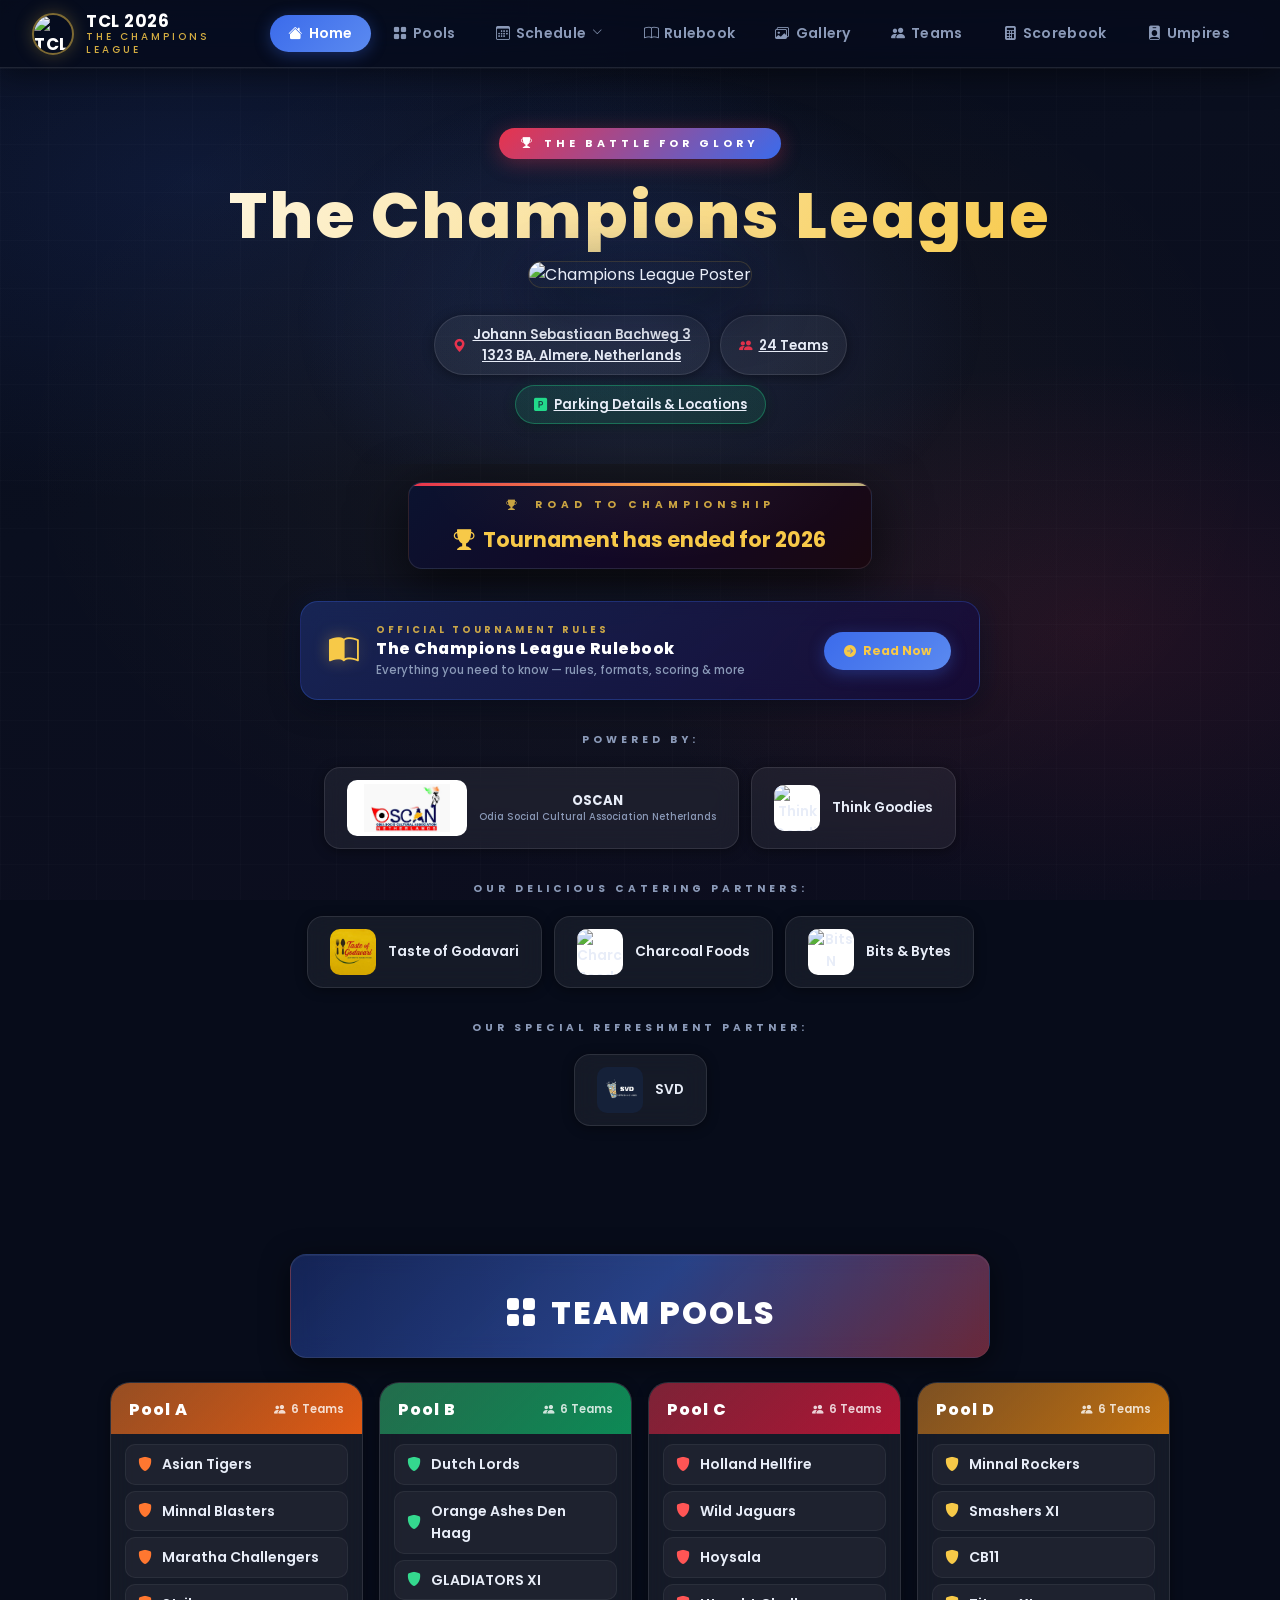
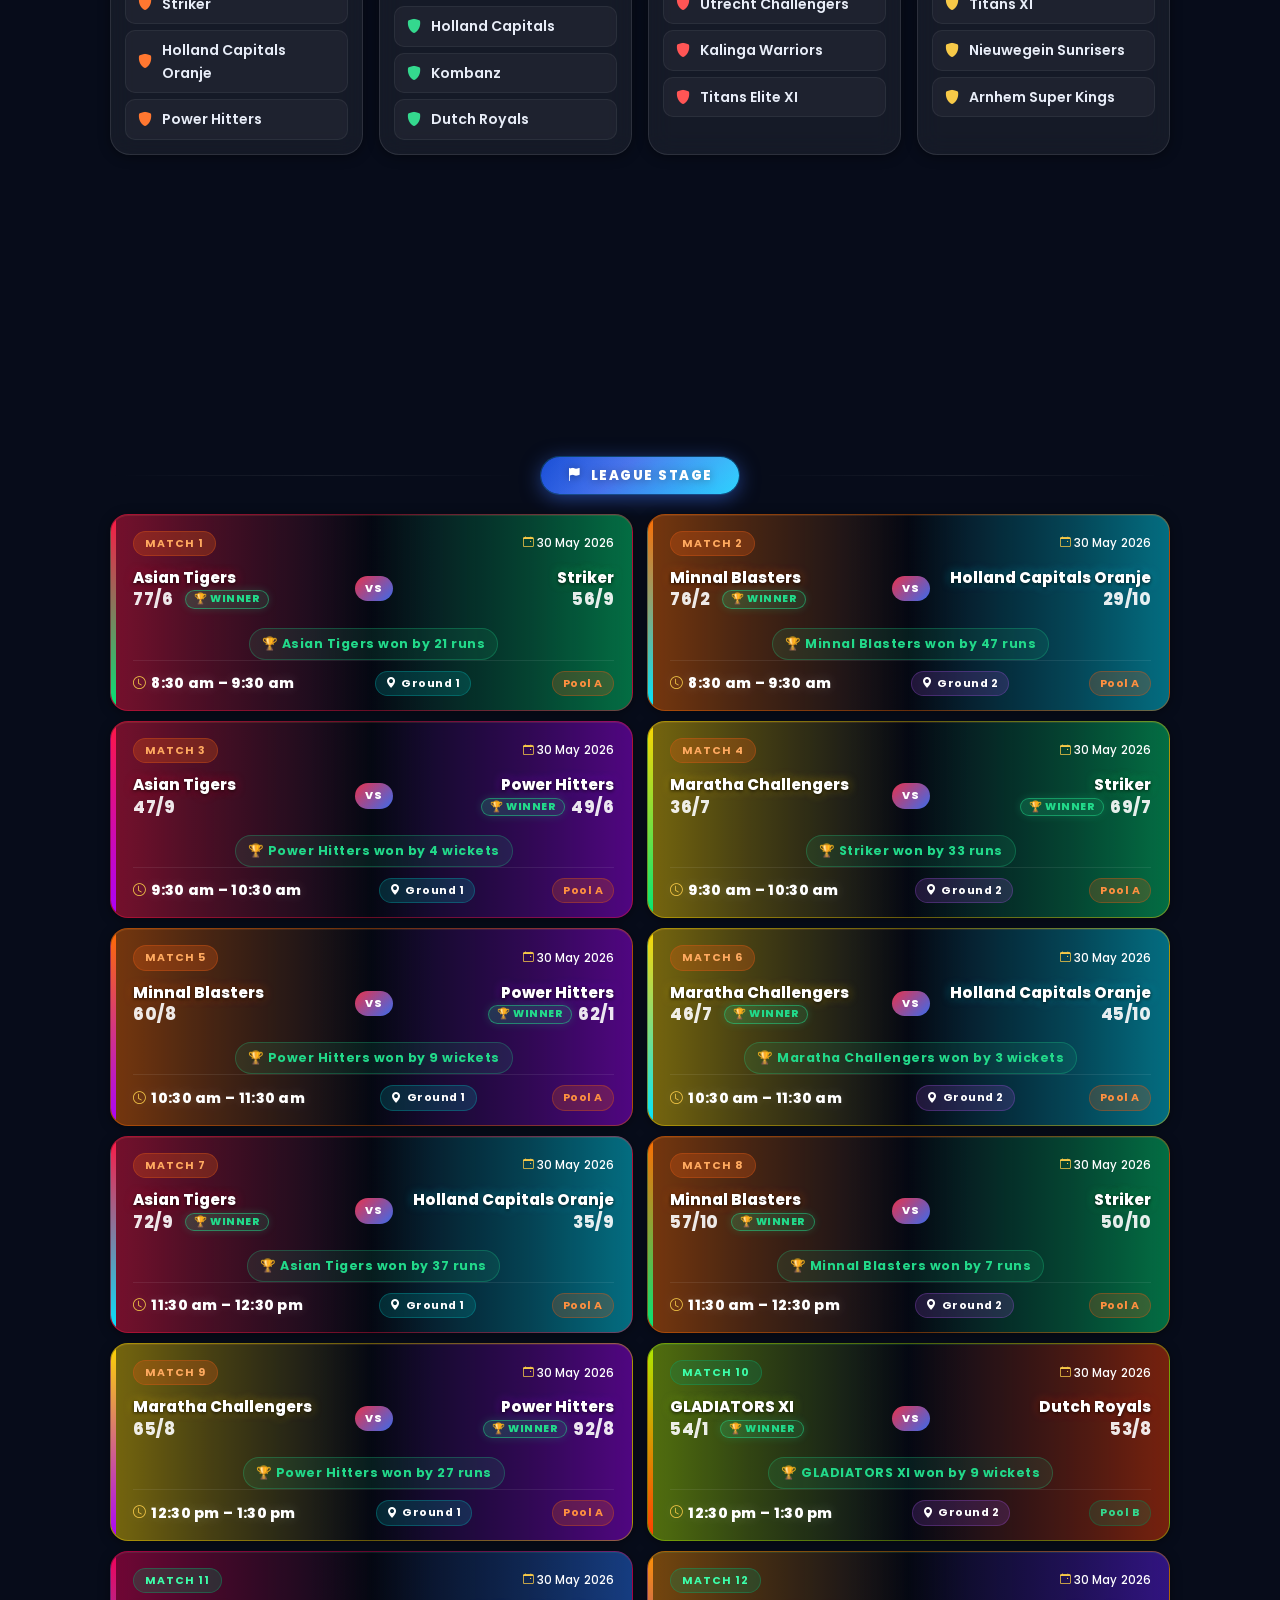
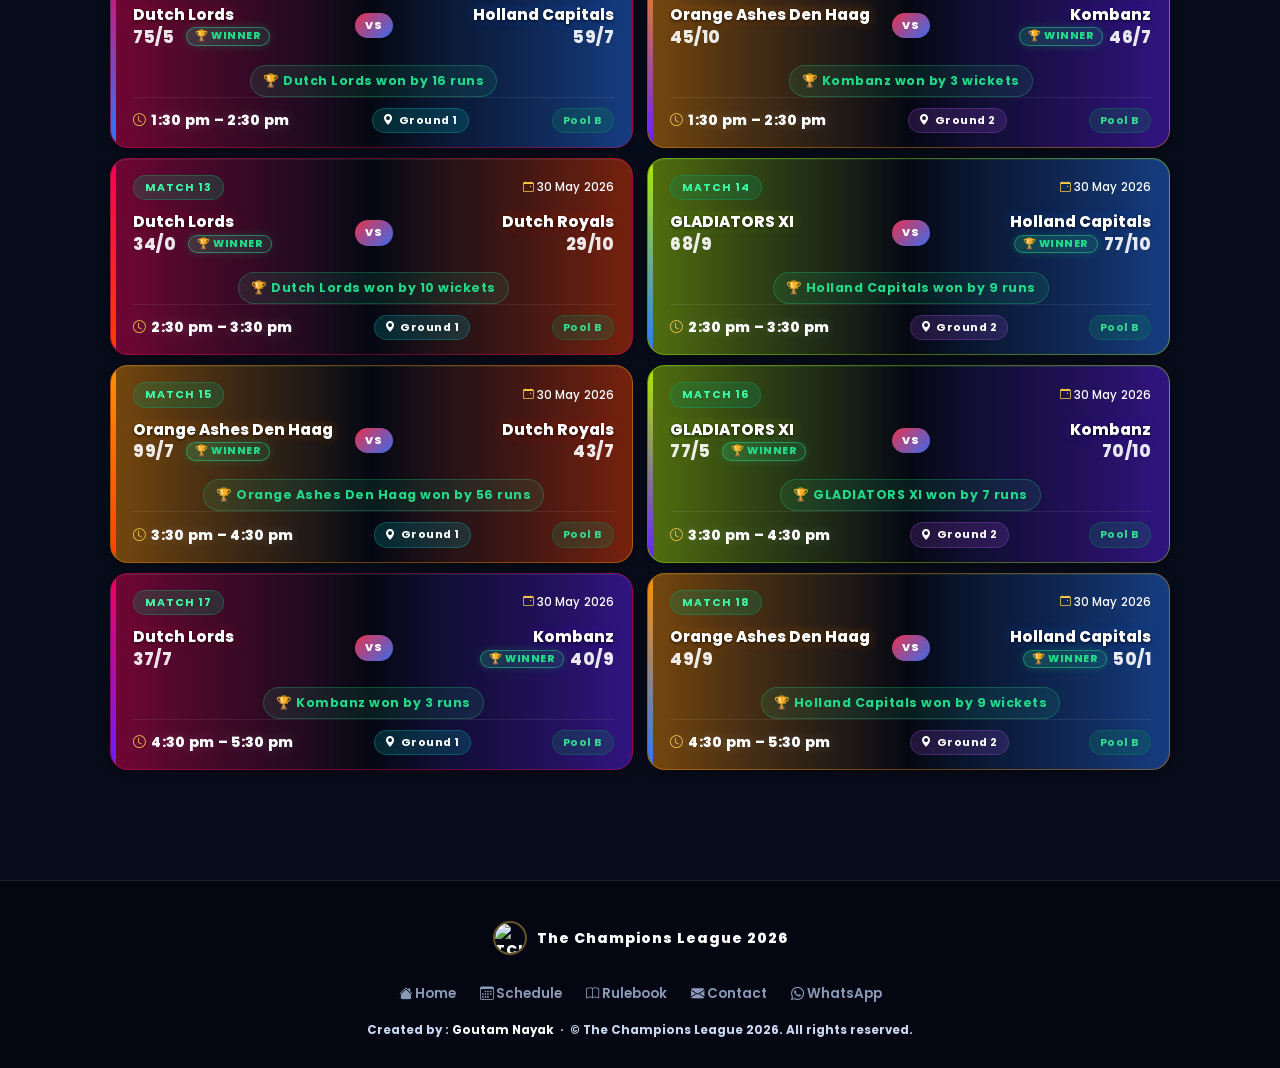
==== commit 204c0740: "added bits_bytes" ====
--- a/index.html
+++ b/index.html
@@ -118,11 +118,7 @@
           <img src="images/parallel_logo.svg" alt="Think Goodies">
           <span>Think Goodies</span>
         </a>
-        <!-- <a href="https://maps.app.goo.gl/N2iS6ZbHbGvohFxC9" target="_blank" rel="noopener noreferrer" class="sponsor-card">
-          <img src="images/bits_bytes.jpeg" alt="Bits N Bytes">
-          <span>Bits &amp; Bytes</span>
-        </a> -->
-        </a>
+  
       </div>
     </div>
 
@@ -135,6 +131,10 @@
         <a href="https://charcoalfoods.nl/" target="_blank" rel="noopener noreferrer" class="sponsor-card">
           <img src="images/charcoal.jpeg" alt="Charcoal Foods">
           <span>Charcoal Foods</span>
+        </a>
+        <a href="https://maps.app.goo.gl/N2iS6ZbHbGvohFxC9" target="_blank" rel="noopener noreferrer" class="sponsor-card">
+          <img src="images/bits_bytes.jpeg" alt="Bits N Bytes">
+          <span>Bits &amp; Bytes</span>
         </a>
       </div>
     </div>
